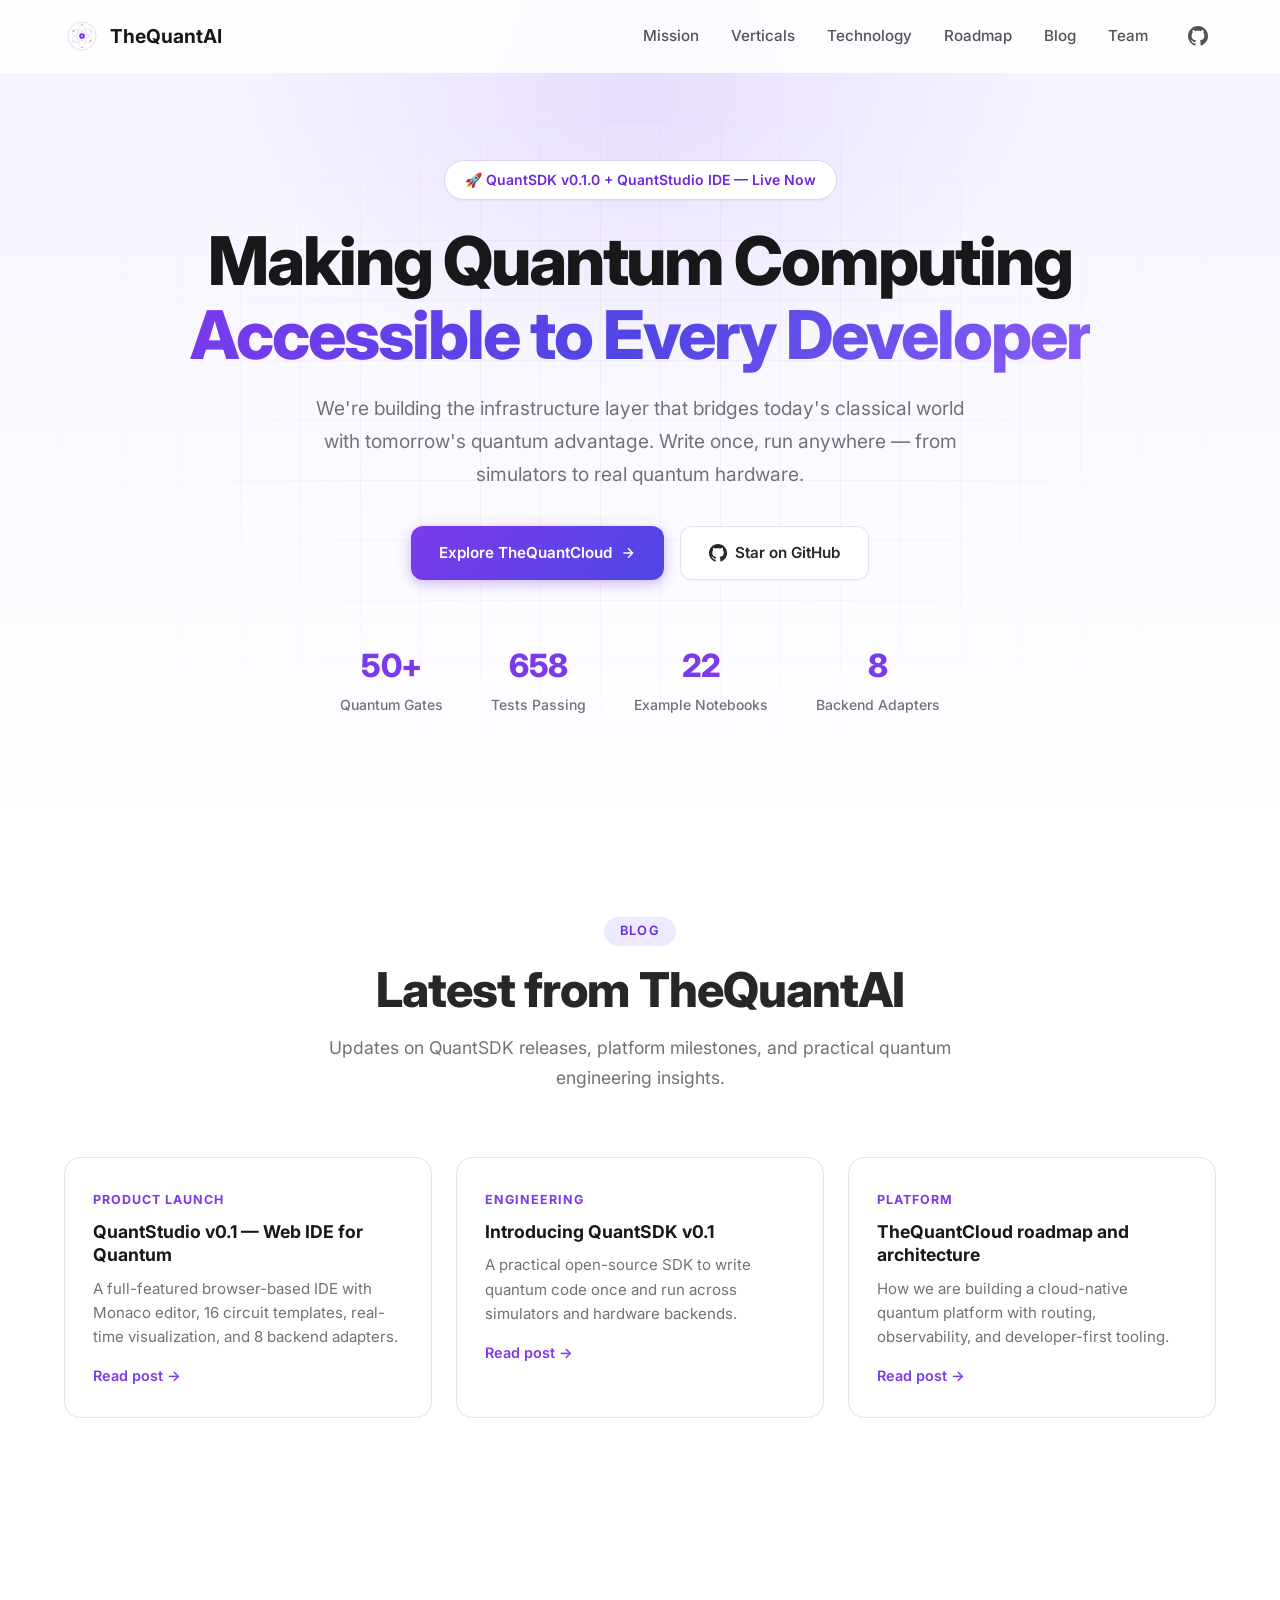
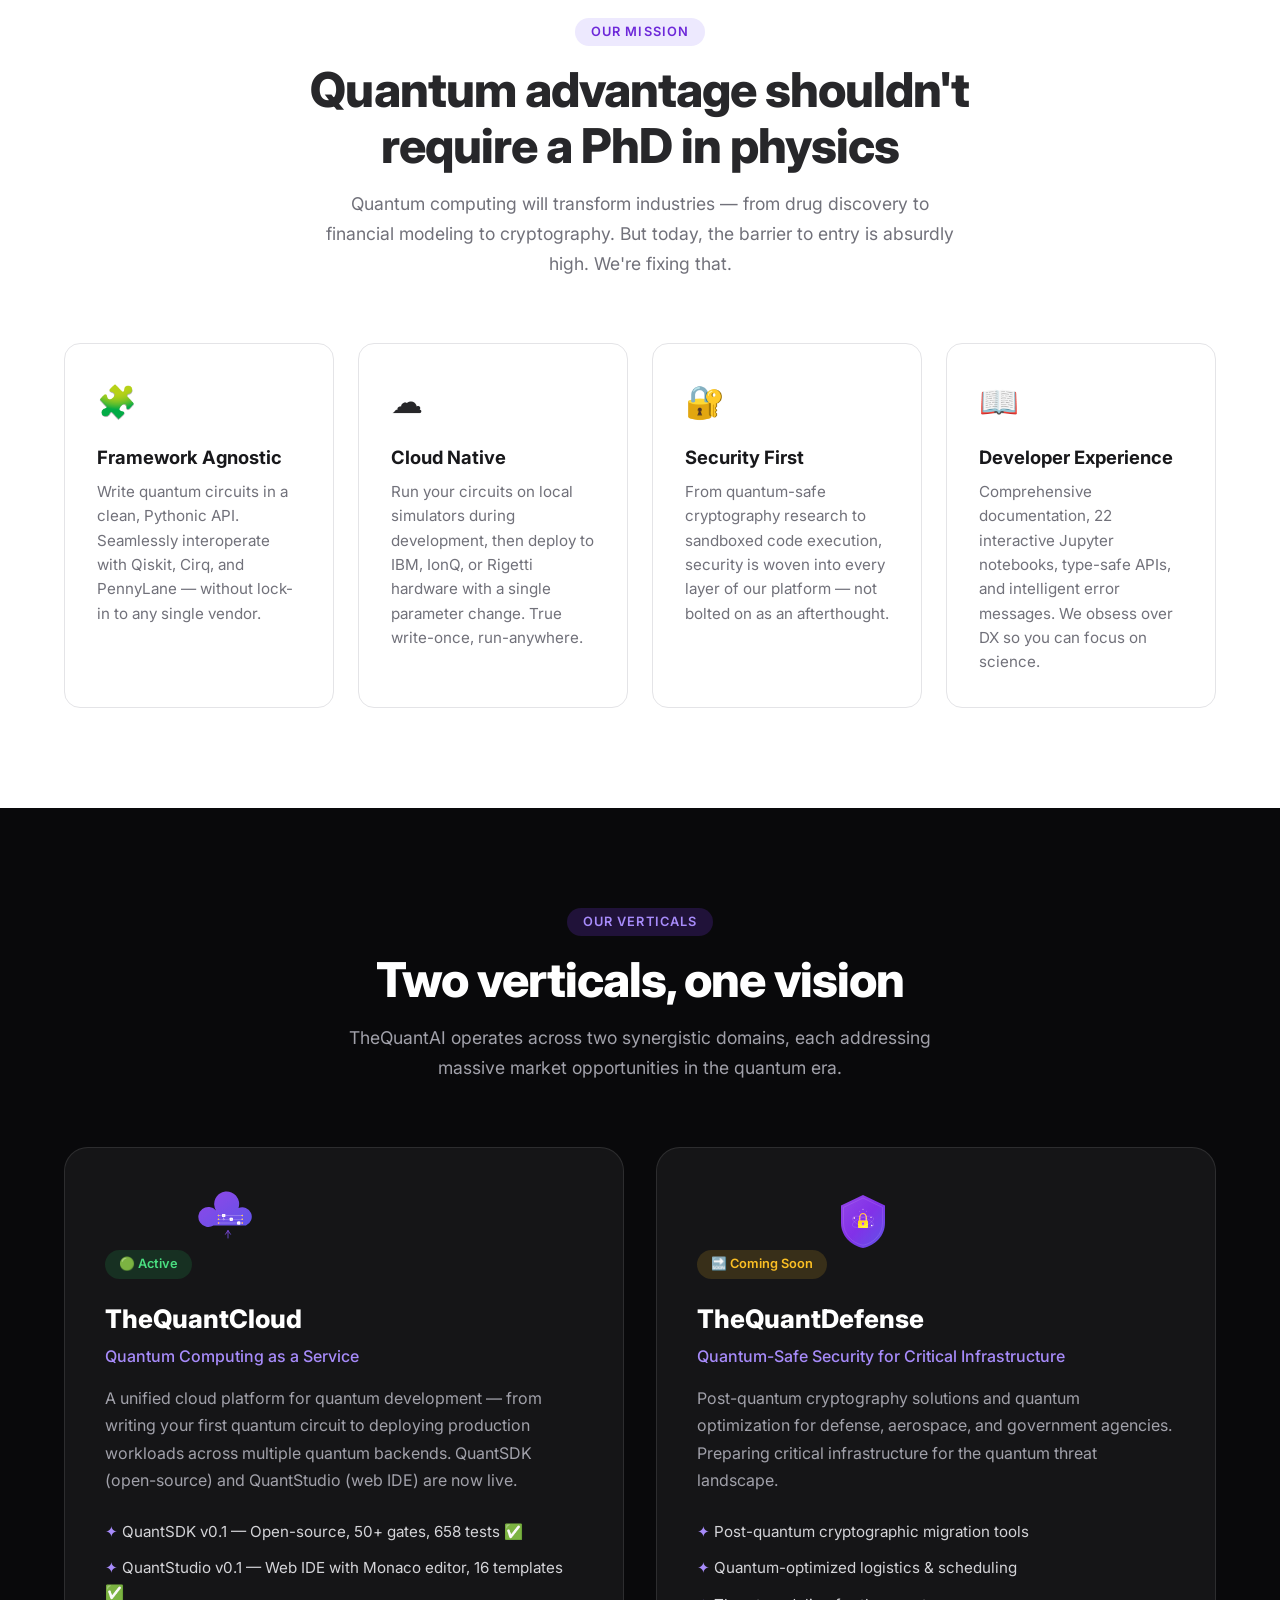
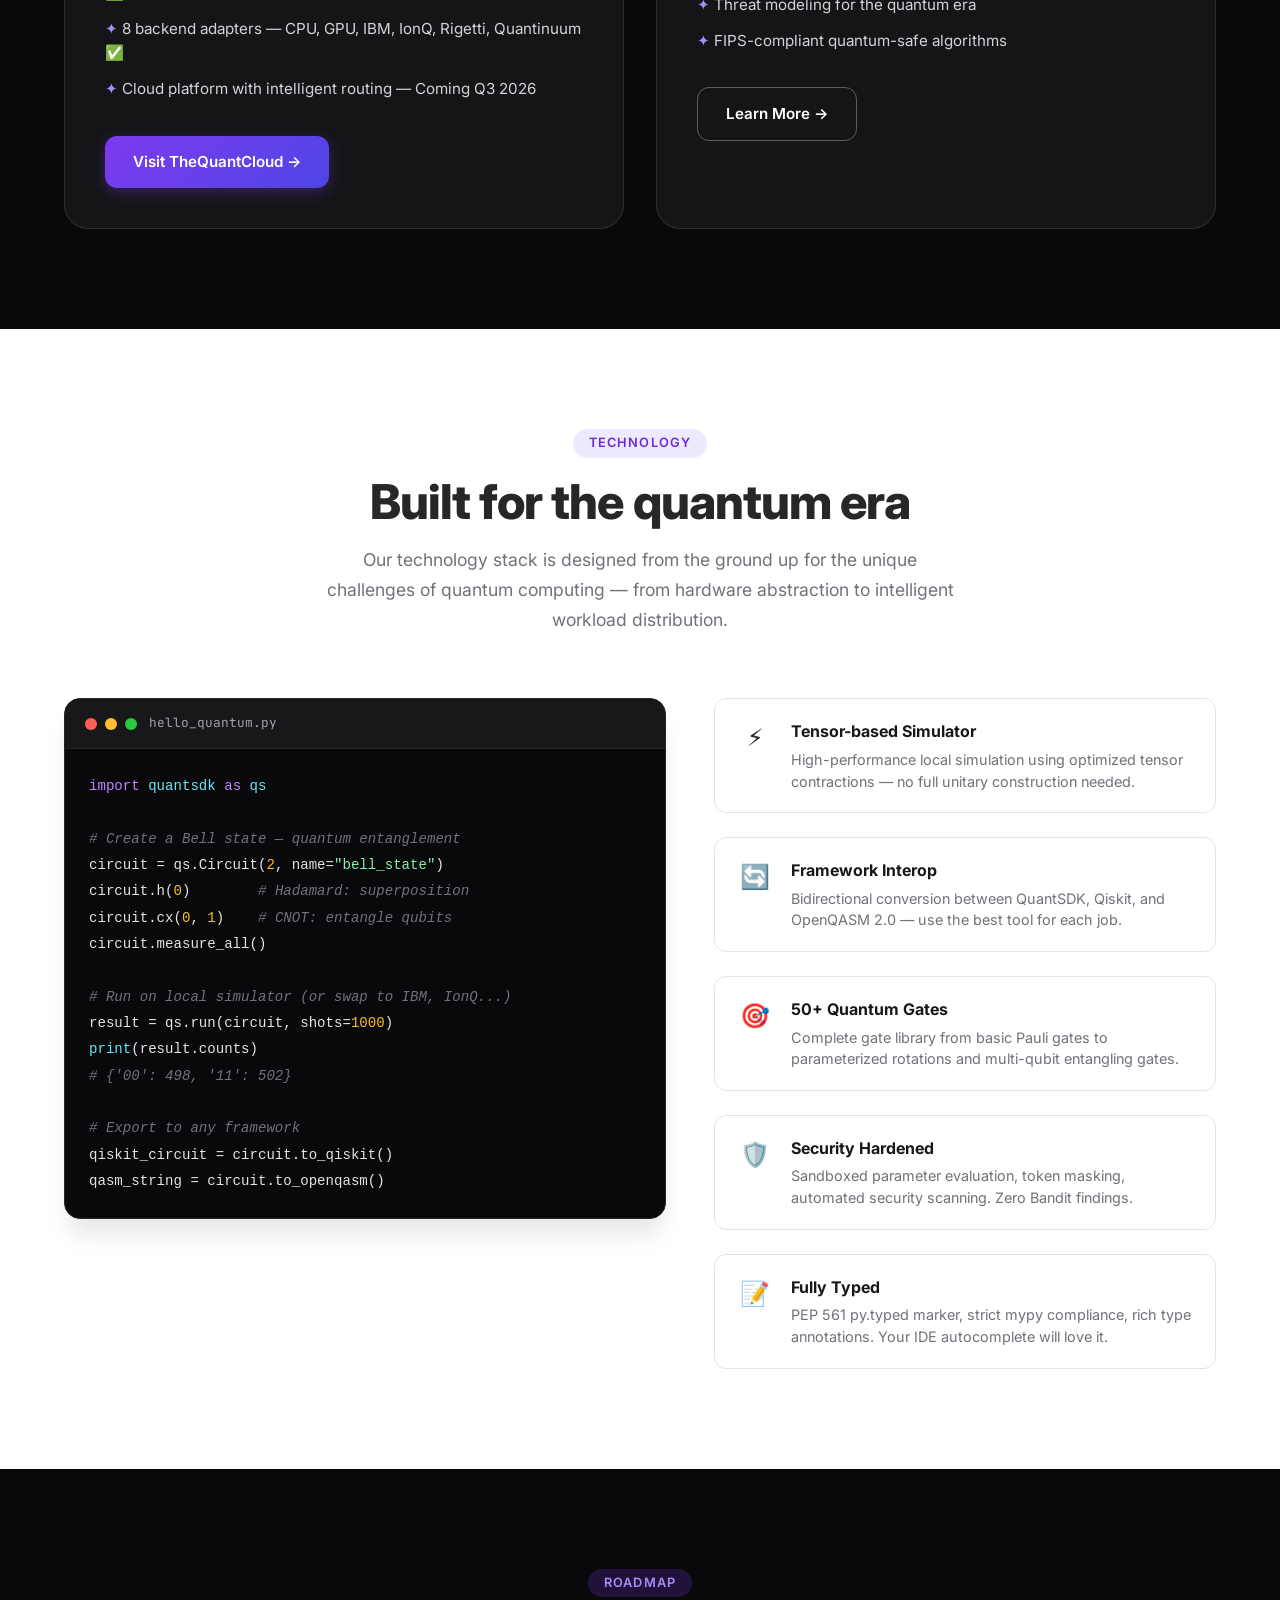
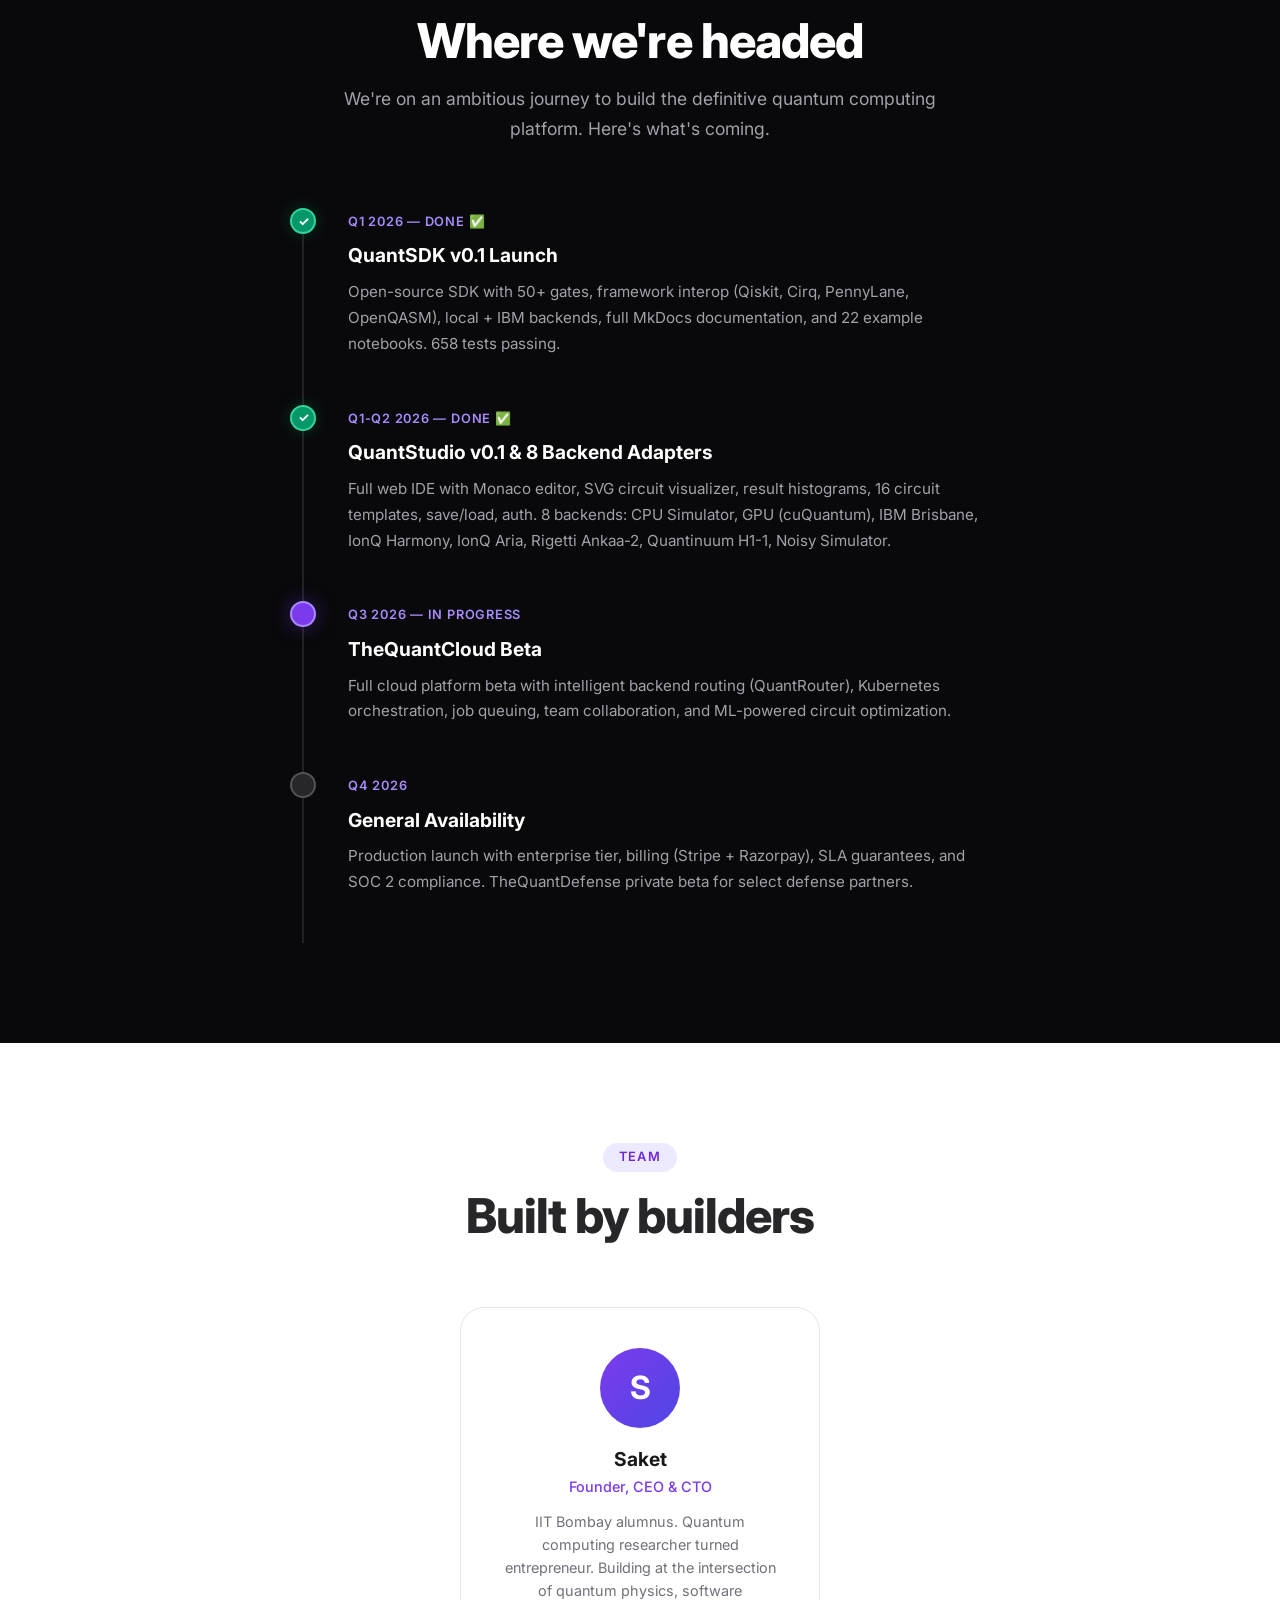
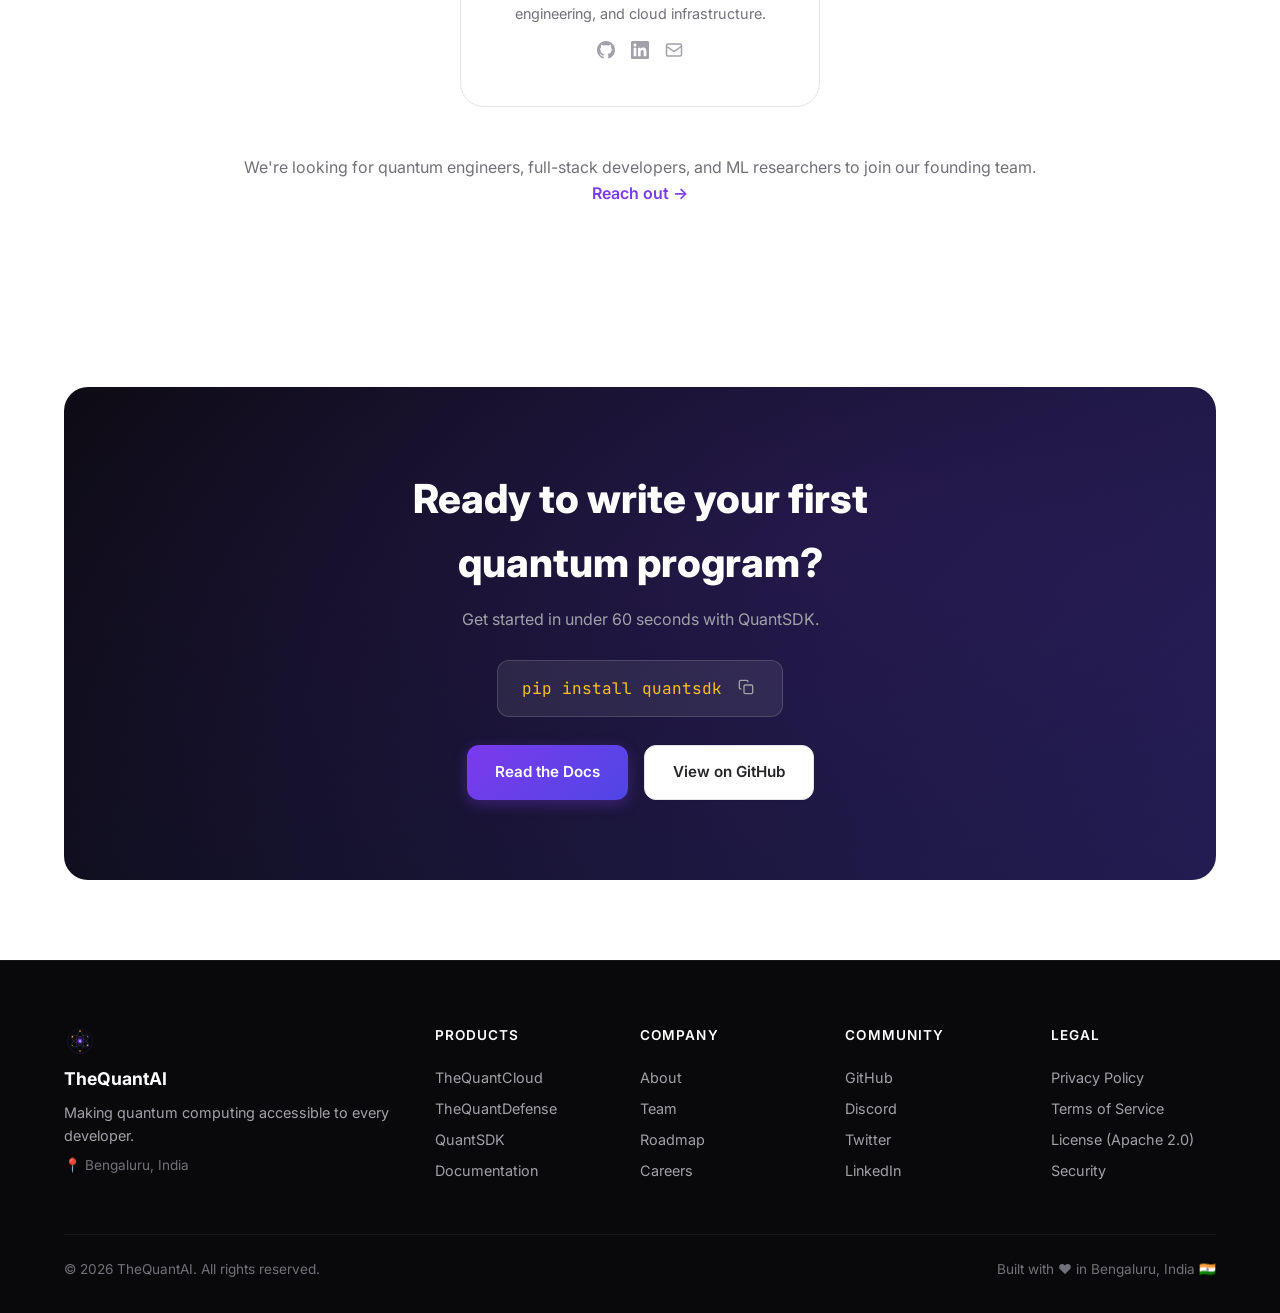
==== index.html @ 884511b2 "update: Sprint 2 complete — QuantStudio live, 658 tests, 8 backends - Hero badge: QuantSDK v0.1.0 + " ====
<!DOCTYPE html>
<html lang="en">
<head>
    <meta charset="UTF-8">
    <meta name="viewport" content="width=device-width, initial-scale=1.0">
    <title>TheQuantAI — Making Quantum Computing Accessible</title>
    <meta name="description" content="TheQuantAI is building the infrastructure that makes quantum computing practical for every developer. From SDKs to cloud orchestration to defense-grade cryptography.">
    <meta name="keywords" content="quantum computing, quantum SDK, quantum cloud, quantum-safe cryptography, TheQuantAI">
    <meta name="author" content="TheQuantAI">

    <!-- Open Graph -->
    <meta property="og:title" content="TheQuantAI — Making Quantum Computing Accessible">
    <meta property="og:description" content="Building the infrastructure layer for practical quantum computing. Write once, run anywhere.">
    <meta property="og:type" content="website">
    <meta property="og:url" content="https://thequantai.in">
    <meta property="og:image" content="https://thequantai.in/assets/og-image.png">
    <meta property="og:image:alt" content="TheQuantAI — Quantum computing infrastructure for developers">

    <!-- Twitter Card -->
    <meta name="twitter:card" content="summary_large_image">
    <meta name="twitter:site" content="@TheQuantAI">
    <meta name="twitter:title" content="TheQuantAI — Making Quantum Computing Accessible">
    <meta name="twitter:description" content="Building the infrastructure layer for practical quantum computing.">
    <meta name="twitter:image" content="https://thequantai.in/assets/og-image.png">

    <!-- Favicon -->
    <link rel="icon" type="image/svg+xml" href="assets/favicon.svg">

    <!-- Fonts -->
    <link rel="preconnect" href="https://fonts.googleapis.com">
    <link rel="preconnect" href="https://fonts.gstatic.com" crossorigin>
    <link href="https://fonts.googleapis.com/css2?family=Inter:wght@400;500;600;700;800&family=JetBrains+Mono:wght@400;500&display=swap" rel="stylesheet">

    <link rel="stylesheet" href="style.css">
    <script defer data-domain="thequantai.in" src="https://plausible.io/js/script.js"></script>
</head>
<body>
    <!-- ─── Navigation ─── -->
    <nav class="nav" id="nav">
        <div class="container nav-inner">
            <a href="/" class="nav-logo">
                <img src="assets/logo-thequantai.svg" alt="TheQuantAI" width="36" height="36">
                <span>TheQuantAI</span>
            </a>
            <div class="nav-links" id="navLinks">
                <a href="#mission">Mission</a>
                <a href="#verticals">Verticals</a>
                <a href="#technology">Technology</a>
                <a href="#roadmap">Roadmap</a>
                <a href="#blog">Blog</a>
                <a href="#team">Team</a>
                <a href="https://github.com/TheQuantAI" target="_blank" rel="noopener" class="nav-github">
                    <svg width="20" height="20" viewBox="0 0 24 24" fill="currentColor"><path d="M12 0c-6.626 0-12 5.373-12 12 0 5.302 3.438 9.8 8.207 11.387.599.111.793-.261.793-.577v-2.234c-3.338.726-4.033-1.416-4.033-1.416-.546-1.387-1.333-1.756-1.333-1.756-1.089-.745.083-.729.083-.729 1.205.084 1.839 1.237 1.839 1.237 1.07 1.834 2.807 1.304 3.492.997.107-.775.418-1.305.762-1.604-2.665-.305-5.467-1.334-5.467-5.931 0-1.311.469-2.381 1.236-3.221-.124-.303-.535-1.524.117-3.176 0 0 1.008-.322 3.301 1.23.957-.266 1.983-.399 3.003-.404 1.02.005 2.047.138 3.006.404 2.291-1.552 3.297-1.23 3.297-1.23.653 1.653.242 2.874.118 3.176.77.84 1.235 1.911 1.235 3.221 0 4.609-2.807 5.624-5.479 5.921.43.372.823 1.102.823 2.222v3.293c0 .319.192.694.801.576 4.765-1.589 8.199-6.086 8.199-11.386 0-6.627-5.373-12-12-12z"/></svg>
                </a>
            </div>
            <button class="nav-toggle" id="navToggle" aria-label="Menu">
                <span></span><span></span><span></span>
            </button>
        </div>
    </nav>

    <!-- ─── Hero Section ─── -->
    <section class="hero">
        <div class="hero-bg">
            <div class="hero-grid"></div>
            <div class="hero-glow"></div>
        </div>
        <div class="container hero-content">
            <div class="hero-badge">🚀 QuantSDK v0.1.0 + QuantStudio IDE — Live Now</div>
            <h1>Making Quantum Computing<br><span class="gradient-text">Accessible to Every Developer</span></h1>
            <p class="hero-subtitle">We're building the infrastructure layer that bridges today's classical world with tomorrow's quantum advantage. Write once, run anywhere — from simulators to real quantum hardware.</p>
            <div class="hero-actions">
                <a href="https://thequantcloud.com" class="btn btn-primary">
                    <span>Explore TheQuantCloud</span>
                    <svg width="16" height="16" viewBox="0 0 24 24" fill="none" stroke="currentColor" stroke-width="2"><path d="M5 12h14M12 5l7 7-7 7"/></svg>
                </a>
                <a href="https://github.com/TheQuantAI/quantsdk" class="btn btn-secondary" target="_blank" rel="noopener">
                    <svg width="18" height="18" viewBox="0 0 24 24" fill="currentColor"><path d="M12 0c-6.626 0-12 5.373-12 12 0 5.302 3.438 9.8 8.207 11.387.599.111.793-.261.793-.577v-2.234c-3.338.726-4.033-1.416-4.033-1.416-.546-1.387-1.333-1.756-1.333-1.756-1.089-.745.083-.729.083-.729 1.205.084 1.839 1.237 1.839 1.237 1.07 1.834 2.807 1.304 3.492.997.107-.775.418-1.305.762-1.604-2.665-.305-5.467-1.334-5.467-5.931 0-1.311.469-2.381 1.236-3.221-.124-.303-.535-1.524.117-3.176 0 0 1.008-.322 3.301 1.23.957-.266 1.983-.399 3.003-.404 1.02.005 2.047.138 3.006.404 2.291-1.552 3.297-1.23 3.297-1.23.653 1.653.242 2.874.118 3.176.77.84 1.235 1.911 1.235 3.221 0 4.609-2.807 5.624-5.479 5.921.43.372.823 1.102.823 2.222v3.293c0 .319.192.694.801.576 4.765-1.589 8.199-6.086 8.199-11.386 0-6.627-5.373-12-12-12z"/></svg>
                    <span>Star on GitHub</span>
                </a>
            </div>
            <div class="hero-stats">
                <div class="stat"><span class="stat-value">50+</span><span class="stat-label">Quantum Gates</span></div>
                <div class="stat"><span class="stat-value">658</span><span class="stat-label">Tests Passing</span></div>
                <div class="stat"><span class="stat-value">22</span><span class="stat-label">Example Notebooks</span></div>
                <div class="stat"><span class="stat-value">8</span><span class="stat-label">Backend Adapters</span></div>
            </div>
        </div>
    </section>

    <!-- ─── Blog ─── -->
    <section class="section" id="blog">
        <div class="container">
            <div class="section-header">
                <span class="section-tag">Blog</span>
                <h2>Latest from TheQuantAI</h2>
                <p class="section-desc">Updates on QuantSDK releases, platform milestones, and practical quantum engineering insights.</p>
            </div>
            <div class="blog-grid">
                <a class="blog-card" href="/blog.html#quantstudio-launch">
                    <span class="blog-meta">Product Launch</span>
                    <h3>QuantStudio v0.1 — Web IDE for Quantum</h3>
                    <p>A full-featured browser-based IDE with Monaco editor, 16 circuit templates, real-time visualization, and 8 backend adapters.</p>
                    <span class="blog-link">Read post →</span>
                </a>
                <a class="blog-card" href="/blog.html#quant-sdk-v01">
                    <span class="blog-meta">Engineering</span>
                    <h3>Introducing QuantSDK v0.1</h3>
                    <p>A practical open-source SDK to write quantum code once and run across simulators and hardware backends.</p>
                    <span class="blog-link">Read post →</span>
                </a>
                <a class="blog-card" href="/blog.html#quantcloud-roadmap">
                    <span class="blog-meta">Platform</span>
                    <h3>TheQuantCloud roadmap and architecture</h3>
                    <p>How we are building a cloud-native quantum platform with routing, observability, and developer-first tooling.</p>
                    <span class="blog-link">Read post →</span>
                </a>
            </div>
        </div>
    </section>

    <!-- ─── Mission ─── -->
    <section class="section" id="mission">
        <div class="container">
            <div class="section-header">
                <span class="section-tag">Our Mission</span>
                <h2>Quantum advantage shouldn't<br>require a PhD in physics</h2>
                <p class="section-desc">Quantum computing will transform industries — from drug discovery to financial modeling to cryptography. But today, the barrier to entry is absurdly high. We're fixing that.</p>
            </div>
            <div class="mission-grid">
                <div class="mission-card">
                    <div class="mission-icon">🧩</div>
                    <h3>Framework Agnostic</h3>
                    <p>Write quantum circuits in a clean, Pythonic API. Seamlessly interoperate with Qiskit, Cirq, and PennyLane — without lock-in to any single vendor.</p>
                </div>
                <div class="mission-card">
                    <div class="mission-icon">☁️</div>
                    <h3>Cloud Native</h3>
                    <p>Run your circuits on local simulators during development, then deploy to IBM, IonQ, or Rigetti hardware with a single parameter change. True write-once, run-anywhere.</p>
                </div>
                <div class="mission-card">
                    <div class="mission-icon">🔐</div>
                    <h3>Security First</h3>
                    <p>From quantum-safe cryptography research to sandboxed code execution, security is woven into every layer of our platform — not bolted on as an afterthought.</p>
                </div>
                <div class="mission-card">
                    <div class="mission-icon">📖</div>
                    <h3>Developer Experience</h3>
                    <p>Comprehensive documentation, 22 interactive Jupyter notebooks, type-safe APIs, and intelligent error messages. We obsess over DX so you can focus on science.</p>
                </div>
            </div>
        </div>
    </section>

    <!-- ─── Verticals ─── -->
    <section class="section section-dark" id="verticals">
        <div class="container">
            <div class="section-header">
                <span class="section-tag">Our Verticals</span>
                <h2>Two verticals, one vision</h2>
                <p class="section-desc">TheQuantAI operates across two synergistic domains, each addressing massive market opportunities in the quantum era.</p>
            </div>
            <div class="verticals-grid">
                <div class="vertical-card">
                    <div class="vertical-badge active">🟢 Active</div>
                    <img src="assets/logo-thequantcloud.svg" alt="TheQuantCloud" width="64" height="64" class="vertical-logo">
                    <h3>TheQuantCloud</h3>
                    <p class="vertical-tagline">Quantum Computing as a Service</p>
                    <p>A unified cloud platform for quantum development — from writing your first quantum circuit to deploying production workloads across multiple quantum backends. QuantSDK (open-source) and QuantStudio (web IDE) are now live.</p>
                    <ul class="vertical-features">
                        <li>QuantSDK v0.1 — Open-source, 50+ gates, 658 tests ✅</li>
                        <li>QuantStudio v0.1 — Web IDE with Monaco editor, 16 templates ✅</li>
                        <li>8 backend adapters — CPU, GPU, IBM, IonQ, Rigetti, Quantinuum ✅</li>
                        <li>Cloud platform with intelligent routing — Coming Q3 2026</li>
                    </ul>
                    <a href="https://thequantcloud.com" class="btn btn-primary">Visit TheQuantCloud →</a>
                </div>
                <div class="vertical-card">
                    <div class="vertical-badge coming">🔜 Coming Soon</div>
                    <img src="assets/logo-thequantdefense.svg" alt="TheQuantDefense" width="64" height="64" class="vertical-logo">
                    <h3>TheQuantDefense</h3>
                    <p class="vertical-tagline">Quantum-Safe Security for Critical Infrastructure</p>
                    <p>Post-quantum cryptography solutions and quantum optimization for defense, aerospace, and government agencies. Preparing critical infrastructure for the quantum threat landscape.</p>
                    <ul class="vertical-features">
                        <li>Post-quantum cryptographic migration tools</li>
                        <li>Quantum-optimized logistics & scheduling</li>
                        <li>Threat modeling for the quantum era</li>
                        <li>FIPS-compliant quantum-safe algorithms</li>
                    </ul>
                    <a href="https://thequantdefense.com" class="btn btn-outline">Learn More →</a>
                </div>
            </div>
        </div>
    </section>

    <!-- ─── Technology ─── -->
    <section class="section" id="technology">
        <div class="container">
            <div class="section-header">
                <span class="section-tag">Technology</span>
                <h2>Built for the quantum era</h2>
                <p class="section-desc">Our technology stack is designed from the ground up for the unique challenges of quantum computing — from hardware abstraction to intelligent workload distribution.</p>
            </div>
            <div class="tech-showcase">
                <div class="tech-code">
                    <div class="code-header">
                        <div class="code-dots">
                            <span class="dot red"></span>
                            <span class="dot yellow"></span>
                            <span class="dot green"></span>
                        </div>
                        <span class="code-title">hello_quantum.py</span>
                    </div>
                    <pre class="code-block"><code><span class="kw">import</span> <span class="mod">quantsdk</span> <span class="kw">as</span> <span class="mod">qs</span>

<span class="cmt"># Create a Bell state — quantum entanglement</span>
circuit = qs.Circuit(<span class="num">2</span>, name=<span class="str">"bell_state"</span>)
circuit.h(<span class="num">0</span>)        <span class="cmt"># Hadamard: superposition</span>
circuit.cx(<span class="num">0</span>, <span class="num">1</span>)    <span class="cmt"># CNOT: entangle qubits</span>
circuit.measure_all()

<span class="cmt"># Run on local simulator (or swap to IBM, IonQ...)</span>
result = qs.run(circuit, shots=<span class="num">1000</span>)
<span class="fn">print</span>(result.counts)
<span class="cmt"># {'00': 498, '11': 502}</span>

<span class="cmt"># Export to any framework</span>
qiskit_circuit = circuit.to_qiskit()
qasm_string = circuit.to_openqasm()</code></pre>
                </div>
                <div class="tech-features">
                    <div class="tech-feature">
                        <div class="tech-icon">⚡</div>
                        <div>
                            <h4>Tensor-based Simulator</h4>
                            <p>High-performance local simulation using optimized tensor contractions — no full unitary construction needed.</p>
                        </div>
                    </div>
                    <div class="tech-feature">
                        <div class="tech-icon">🔄</div>
                        <div>
                            <h4>Framework Interop</h4>
                            <p>Bidirectional conversion between QuantSDK, Qiskit, and OpenQASM 2.0 — use the best tool for each job.</p>
                        </div>
                    </div>
                    <div class="tech-feature">
                        <div class="tech-icon">🎯</div>
                        <div>
                            <h4>50+ Quantum Gates</h4>
                            <p>Complete gate library from basic Pauli gates to parameterized rotations and multi-qubit entangling gates.</p>
                        </div>
                    </div>
                    <div class="tech-feature">
                        <div class="tech-icon">🛡️</div>
                        <div>
                            <h4>Security Hardened</h4>
                            <p>Sandboxed parameter evaluation, token masking, automated security scanning. Zero Bandit findings.</p>
                        </div>
                    </div>
                    <div class="tech-feature">
                        <div class="tech-icon">📝</div>
                        <div>
                            <h4>Fully Typed</h4>
                            <p>PEP 561 py.typed marker, strict mypy compliance, rich type annotations. Your IDE autocomplete will love it.</p>
                        </div>
                    </div>
                </div>
            </div>
        </div>
    </section>

    <!-- ─── Roadmap ─── -->
    <section class="section section-dark" id="roadmap">
        <div class="container">
            <div class="section-header">
                <span class="section-tag">Roadmap</span>
                <h2>Where we're headed</h2>
                <p class="section-desc">We're on an ambitious journey to build the definitive quantum computing platform. Here's what's coming.</p>
            </div>
            <div class="timeline">
                <div class="timeline-item completed">
                    <div class="timeline-marker"></div>
                    <div class="timeline-content">
                        <span class="timeline-date">Q1 2026 — Done ✅</span>
                        <h4>QuantSDK v0.1 Launch</h4>
                        <p>Open-source SDK with 50+ gates, framework interop (Qiskit, Cirq, PennyLane, OpenQASM), local + IBM backends, full MkDocs documentation, and 22 example notebooks. 658 tests passing.</p>
                    </div>
                </div>
                <div class="timeline-item completed">
                    <div class="timeline-marker"></div>
                    <div class="timeline-content">
                        <span class="timeline-date">Q1-Q2 2026 — Done ✅</span>
                        <h4>QuantStudio v0.1 & 8 Backend Adapters</h4>
                        <p>Full web IDE with Monaco editor, SVG circuit visualizer, result histograms, 16 circuit templates, save/load, auth. 8 backends: CPU Simulator, GPU (cuQuantum), IBM Brisbane, IonQ Harmony, IonQ Aria, Rigetti Ankaa-2, Quantinuum H1-1, Noisy Simulator.</p>
                    </div>
                </div>
                <div class="timeline-item active">
                    <div class="timeline-marker"></div>
                    <div class="timeline-content">
                        <span class="timeline-date">Q3 2026 — In Progress</span>
                        <h4>TheQuantCloud Beta</h4>
                        <p>Full cloud platform beta with intelligent backend routing (QuantRouter), Kubernetes orchestration, job queuing, team collaboration, and ML-powered circuit optimization.</p>
                    </div>
                </div>
                <div class="timeline-item">
                    <div class="timeline-marker"></div>
                    <div class="timeline-content">
                        <span class="timeline-date">Q4 2026</span>
                        <h4>General Availability</h4>
                        <p>Production launch with enterprise tier, billing (Stripe + Razorpay), SLA guarantees, and SOC 2 compliance. TheQuantDefense private beta for select defense partners.</p>
                    </div>
                </div>
            </div>
        </div>
    </section>

    <!-- ─── Team ─── -->
    <section class="section" id="team">
        <div class="container">
            <div class="section-header">
                <span class="section-tag">Team</span>
                <h2>Built by builders</h2>
            </div>
            <div class="team-grid">
                <div class="team-card">
                    <div class="team-avatar">S</div>
                    <h4>Saket</h4>
                    <p class="team-role">Founder, CEO & CTO</p>
                    <p class="team-bio">IIT Bombay alumnus. Quantum computing researcher turned entrepreneur. Building at the intersection of quantum physics, software engineering, and cloud infrastructure.</p>
                    <div class="team-links">
                        <a href="https://github.com/Saket-TheQuantAI" target="_blank" rel="noopener" aria-label="GitHub">
                            <svg width="18" height="18" viewBox="0 0 24 24" fill="currentColor"><path d="M12 0c-6.626 0-12 5.373-12 12 0 5.302 3.438 9.8 8.207 11.387.599.111.793-.261.793-.577v-2.234c-3.338.726-4.033-1.416-4.033-1.416-.546-1.387-1.333-1.756-1.333-1.756-1.089-.745.083-.729.083-.729 1.205.084 1.839 1.237 1.839 1.237 1.07 1.834 2.807 1.304 3.492.997.107-.775.418-1.305.762-1.604-2.665-.305-5.467-1.334-5.467-5.931 0-1.311.469-2.381 1.236-3.221-.124-.303-.535-1.524.117-3.176 0 0 1.008-.322 3.301 1.23.957-.266 1.983-.399 3.003-.404 1.02.005 2.047.138 3.006.404 2.291-1.552 3.297-1.23 3.297-1.23.653 1.653.242 2.874.118 3.176.77.84 1.235 1.911 1.235 3.221 0 4.609-2.807 5.624-5.479 5.921.43.372.823 1.102.823 2.222v3.293c0 .319.192.694.801.576 4.765-1.589 8.199-6.086 8.199-11.386 0-6.627-5.373-12-12-12z"/></svg>
                        </a>
                        <a href="https://linkedin.com/in/saket-thequantai" target="_blank" rel="noopener" aria-label="LinkedIn">
                            <svg width="18" height="18" viewBox="0 0 24 24" fill="currentColor"><path d="M20.447 20.452h-3.554v-5.569c0-1.328-.027-3.037-1.852-3.037-1.853 0-2.136 1.445-2.136 2.939v5.667H9.351V9h3.414v1.561h.046c.477-.9 1.637-1.85 3.37-1.85 3.601 0 4.267 2.37 4.267 5.455v6.286zM5.337 7.433c-1.144 0-2.063-.926-2.063-2.065 0-1.138.92-2.063 2.063-2.063 1.14 0 2.064.925 2.064 2.063 0 1.139-.925 2.065-2.064 2.065zm1.782 13.019H3.555V9h3.564v11.452zM22.225 0H1.771C.792 0 0 .774 0 1.729v20.542C0 23.227.792 24 1.771 24h20.451C23.2 24 24 23.227 24 22.271V1.729C24 .774 23.2 0 22.222 0h.003z"/></svg>
                        </a>
                        <a href="mailto:saket@thequantai.in" aria-label="Email">
                            <svg width="18" height="18" viewBox="0 0 24 24" fill="none" stroke="currentColor" stroke-width="2"><rect x="2" y="4" width="20" height="16" rx="2"/><path d="M22 7l-10 7L2 7"/></svg>
                        </a>
                    </div>
                </div>
            </div>
            <p class="team-hiring">We're looking for quantum engineers, full-stack developers, and ML researchers to join our founding team.<br><a href="mailto:team@thequantai.in">Reach out →</a></p>
        </div>
    </section>

    <!-- ─── CTA ─── -->
    <section class="section cta-section">
        <div class="container">
            <div class="cta-inner">
                <h2>Ready to write your first<br>quantum program?</h2>
                <p>Get started in under 60 seconds with QuantSDK.</p>
                <div class="cta-install">
                    <code>pip install quantsdk</code>
                    <button class="copy-btn" onclick="navigator.clipboard.writeText('pip install quantsdk')" title="Copy">
                        <svg width="16" height="16" viewBox="0 0 24 24" fill="none" stroke="currentColor" stroke-width="2"><rect x="9" y="9" width="13" height="13" rx="2"/><path d="M5 15H4a2 2 0 01-2-2V4a2 2 0 012-2h9a2 2 0 012 2v1"/></svg>
                    </button>
                </div>
                <div class="cta-actions">
                    <a href="https://docs.thequantcloud.com" class="btn btn-primary">Read the Docs</a>
                    <a href="https://github.com/TheQuantAI/quantsdk" class="btn btn-secondary" target="_blank" rel="noopener">View on GitHub</a>
                </div>
            </div>
        </div>
    </section>

    <!-- ─── Footer ─── -->
    <footer class="footer">
        <div class="container">
            <div class="footer-grid">
                <div class="footer-brand">
                    <img src="assets/logo-thequantai.svg" alt="TheQuantAI" width="32" height="32">
                    <span>TheQuantAI</span>
                    <p>Making quantum computing accessible to every developer.</p>
                    <p class="footer-location">📍 Bengaluru, India</p>
                </div>
                <div class="footer-col">
                    <h5>Products</h5>
                    <a href="https://thequantcloud.com">TheQuantCloud</a>
                    <a href="https://thequantdefense.com">TheQuantDefense</a>
                    <a href="https://github.com/TheQuantAI/quantsdk">QuantSDK</a>
                    <a href="https://docs.thequantcloud.com">Documentation</a>
                </div>
                <div class="footer-col">
                    <h5>Company</h5>
                    <a href="#mission">About</a>
                    <a href="#team">Team</a>
                    <a href="#roadmap">Roadmap</a>
                    <a href="mailto:team@thequantai.in">Careers</a>
                </div>
                <div class="footer-col">
                    <h5>Community</h5>
                    <a href="https://github.com/TheQuantAI" target="_blank" rel="noopener">GitHub</a>
                    <a href="https://discord.gg/TheQuantAI" target="_blank" rel="noopener">Discord</a>
                    <a href="https://twitter.com/TheQuantAI" target="_blank" rel="noopener">Twitter</a>
                    <a href="https://linkedin.com/company/thequantai" target="_blank" rel="noopener">LinkedIn</a>
                </div>
                <div class="footer-col">
                    <h5>Legal</h5>
                    <a href="/privacy">Privacy Policy</a>
                    <a href="/terms">Terms of Service</a>
                    <a href="https://github.com/TheQuantAI/quantsdk/blob/main/LICENSE">License (Apache 2.0)</a>
                    <a href="mailto:security@thequantai.in">Security</a>
                </div>
            </div>
            <div class="footer-bottom">
                <p>&copy; 2026 TheQuantAI. All rights reserved.</p>
                <p>Built with ❤️ in Bengaluru, India 🇮🇳</p>
            </div>
        </div>
    </footer>

    <script src="script.js"></script>
</body>
</html>
---- style.css ----
/* ─── TheQuantAI — Design System ─── */
/* Palette: Violet #7C3AED → Indigo #4F46E5 | Amber #F59E0B accent */

:root {
    --violet-50: #F5F3FF;
    --violet-100: #EDE9FE;
    --violet-200: #DDD6FE;
    --violet-400: #A78BFA;
    --violet-500: #8B5CF6;
    --violet-600: #7C3AED;
    --violet-700: #6D28D9;
    --violet-800: #5B21B6;
    --violet-900: #4C1D95;
    --indigo-500: #6366F1;
    --indigo-600: #4F46E5;
    --amber-400: #FBBF24;
    --amber-500: #F59E0B;
    --gray-50: #FAFAFA;
    --gray-100: #F4F4F5;
    --gray-200: #E4E4E7;
    --gray-300: #D4D4D8;
    --gray-400: #A1A1AA;
    --gray-500: #71717A;
    --gray-600: #52525B;
    --gray-700: #3F3F46;
    --gray-800: #27272A;
    --gray-900: #18181B;
    --gray-950: #09090B;
    --font-sans: 'Inter', system-ui, -apple-system, sans-serif;
    --font-mono: 'JetBrains Mono', 'Fira Code', monospace;
    --radius: 12px;
    --radius-sm: 8px;
    --radius-lg: 16px;
    --radius-xl: 24px;
    --shadow-sm: 0 1px 2px rgba(0,0,0,0.05);
    --shadow: 0 4px 6px -1px rgba(0,0,0,0.1);
    --shadow-lg: 0 10px 15px -3px rgba(0,0,0,0.1);
    --shadow-xl: 0 20px 25px -5px rgba(0,0,0,0.1);
    --shadow-glow: 0 0 40px rgba(124,58,237,0.15);
}

*, *::before, *::after { box-sizing: border-box; margin: 0; padding: 0; }

html { scroll-behavior: smooth; }

body {
    font-family: var(--font-sans);
    color: var(--gray-800);
    background: white;
    line-height: 1.6;
    -webkit-font-smoothing: antialiased;
    -moz-osx-font-smoothing: grayscale;
}

.container {
    max-width: 1200px;
    margin: 0 auto;
    padding: 0 24px;
}

/* ─── Navigation ─── */
.nav {
    position: fixed;
    top: 0;
    left: 0;
    right: 0;
    z-index: 1000;
    background: rgba(255,255,255,0.85);
    backdrop-filter: blur(16px);
    -webkit-backdrop-filter: blur(16px);
    border-bottom: 1px solid transparent;
    transition: border-color 0.3s, background 0.3s;
}
.nav.scrolled {
    border-bottom-color: var(--gray-200);
    background: rgba(255,255,255,0.95);
}
.nav-inner {
    display: flex;
    align-items: center;
    justify-content: space-between;
    height: 72px;
}
.nav-logo {
    display: flex;
    align-items: center;
    gap: 10px;
    text-decoration: none;
    font-weight: 700;
    font-size: 1.2rem;
    color: var(--gray-900);
}
.nav-links {
    display: flex;
    align-items: center;
    gap: 32px;
}
.nav-links a {
    text-decoration: none;
    color: var(--gray-600);
    font-weight: 500;
    font-size: 0.95rem;
    transition: color 0.2s;
}
.nav-links a:hover { color: var(--violet-600); }
.nav-github {
    display: flex;
    align-items: center;
    padding: 8px;
    border-radius: 8px;
    transition: background 0.2s;
}
.nav-github:hover { background: var(--gray-100); }
.nav-toggle {
    display: none;
    flex-direction: column;
    gap: 5px;
    background: none;
    border: none;
    cursor: pointer;
    padding: 8px;
}
.nav-toggle span {
    display: block;
    width: 24px;
    height: 2px;
    background: var(--gray-700);
    border-radius: 2px;
    transition: transform 0.3s;
}

/* ─── Hero ─── */
.hero {
    position: relative;
    padding: 160px 0 100px;
    overflow: hidden;
    background: linear-gradient(180deg, var(--violet-50) 0%, white 100%);
}
.hero-bg {
    position: absolute;
    inset: 0;
    overflow: hidden;
}
.hero-grid {
    position: absolute;
    inset: 0;
    background-image:
        linear-gradient(rgba(124,58,237,0.05) 1px, transparent 1px),
        linear-gradient(90deg, rgba(124,58,237,0.05) 1px, transparent 1px);
    background-size: 60px 60px;
    mask-image: radial-gradient(ellipse at center, black 30%, transparent 70%);
    -webkit-mask-image: radial-gradient(ellipse at center, black 30%, transparent 70%);
}
.hero-glow {
    position: absolute;
    top: -200px;
    left: 50%;
    transform: translateX(-50%);
    width: 800px;
    height: 600px;
    background: radial-gradient(ellipse, rgba(124,58,237,0.12) 0%, transparent 70%);
}
.hero-content {
    position: relative;
    text-align: center;
    z-index: 1;
}
.hero-badge {
    display: inline-flex;
    align-items: center;
    gap: 8px;
    padding: 8px 20px;
    background: white;
    border: 1px solid var(--violet-200);
    border-radius: 100px;
    font-size: 0.875rem;
    font-weight: 600;
    color: var(--violet-700);
    margin-bottom: 24px;
    box-shadow: var(--shadow-sm);
}
.hero h1 {
    font-size: clamp(2.5rem, 6vw, 4.2rem);
    font-weight: 800;
    line-height: 1.1;
    letter-spacing: -0.03em;
    color: var(--gray-900);
    margin-bottom: 20px;
}
.gradient-text {
    background: linear-gradient(135deg, var(--violet-600), var(--indigo-600), var(--violet-500));
    -webkit-background-clip: text;
    -webkit-text-fill-color: transparent;
    background-clip: text;
}
.hero-subtitle {
    font-size: 1.2rem;
    color: var(--gray-500);
    max-width: 680px;
    margin: 0 auto 36px;
    line-height: 1.7;
}
.hero-actions {
    display: flex;
    gap: 16px;
    justify-content: center;
    flex-wrap: wrap;
    margin-bottom: 60px;
}
.hero-stats {
    display: flex;
    justify-content: center;
    gap: 48px;
    flex-wrap: wrap;
}
.stat {
    text-align: center;
}
.stat-value {
    display: block;
    font-size: 2rem;
    font-weight: 800;
    color: var(--violet-600);
    letter-spacing: -0.02em;
}
.stat-label {
    font-size: 0.875rem;
    color: var(--gray-500);
    font-weight: 500;
}

/* ─── Buttons ─── */
.btn {
    display: inline-flex;
    align-items: center;
    gap: 8px;
    padding: 14px 28px;
    border-radius: var(--radius);
    font-weight: 600;
    font-size: 0.95rem;
    text-decoration: none;
    transition: all 0.2s ease;
    cursor: pointer;
    border: none;
}
.btn-primary {
    background: linear-gradient(135deg, var(--violet-600), var(--indigo-600));
    color: white;
    box-shadow: 0 4px 14px rgba(124,58,237,0.35);
}
.btn-primary:hover {
    transform: translateY(-2px);
    box-shadow: 0 6px 20px rgba(124,58,237,0.45);
}
.btn-secondary {
    background: white;
    color: var(--gray-800);
    border: 1px solid var(--gray-200);
    box-shadow: var(--shadow-sm);
}
.btn-secondary:hover {
    background: var(--gray-50);
    border-color: var(--gray-300);
    transform: translateY(-1px);
}
.btn-outline {
    background: transparent;
    color: white;
    border: 1px solid rgba(255,255,255,0.3);
}
.btn-outline:hover {
    background: rgba(255,255,255,0.1);
    border-color: rgba(255,255,255,0.5);
}

/* ─── Sections ─── */
.section {
    padding: 100px 0;
}
.section-dark {
    background: var(--gray-950);
    color: white;
}
.section-dark .section-desc {
    color: var(--gray-400);
}
.section-header {
    text-align: center;
    margin-bottom: 64px;
}
.section-tag {
    display: inline-block;
    padding: 4px 16px;
    background: var(--violet-100);
    color: var(--violet-700);
    border-radius: 100px;
    font-size: 0.8rem;
    font-weight: 600;
    text-transform: uppercase;
    letter-spacing: 0.08em;
    margin-bottom: 16px;
}
.section-dark .section-tag {
    background: rgba(124,58,237,0.2);
    color: var(--violet-400);
}
.section-header h2 {
    font-size: clamp(2rem, 4vw, 3rem);
    font-weight: 800;
    letter-spacing: -0.02em;
    line-height: 1.15;
    margin-bottom: 16px;
}
.section-desc {
    font-size: 1.1rem;
    color: var(--gray-500);
    max-width: 640px;
    margin: 0 auto;
    line-height: 1.7;
}

/* ─── Mission Grid ─── */
.mission-grid {
    display: grid;
    grid-template-columns: repeat(auto-fit, minmax(260px, 1fr));
    gap: 24px;
}
.mission-card {
    padding: 32px;
    background: white;
    border: 1px solid var(--gray-200);
    border-radius: var(--radius-lg);
    transition: all 0.3s;
}
.mission-card:hover {
    border-color: var(--violet-200);
    box-shadow: var(--shadow-glow);
    transform: translateY(-4px);
}
.mission-icon {
    font-size: 2rem;
    margin-bottom: 16px;
}
.mission-card h3 {
    font-size: 1.15rem;
    font-weight: 700;
    margin-bottom: 8px;
    color: var(--gray-900);
}
.mission-card p {
    color: var(--gray-500);
    font-size: 0.95rem;
    line-height: 1.6;
}

/* ─── Verticals ─── */
.verticals-grid {
    display: grid;
    grid-template-columns: repeat(auto-fit, minmax(400px, 1fr));
    gap: 32px;
}
.vertical-card {
    padding: 40px;
    background: rgba(255,255,255,0.05);
    border: 1px solid rgba(255,255,255,0.1);
    border-radius: var(--radius-xl);
    transition: all 0.3s;
}
.vertical-card:hover {
    border-color: rgba(124,58,237,0.3);
    background: rgba(255,255,255,0.08);
}
.vertical-badge {
    display: inline-block;
    padding: 4px 14px;
    border-radius: 100px;
    font-size: 0.8rem;
    font-weight: 600;
    margin-bottom: 20px;
}
.vertical-badge.active { background: rgba(34,197,94,0.15); color: #4ade80; }
.vertical-badge.coming { background: rgba(251,191,36,0.15); color: var(--amber-400); }
.vertical-logo { margin-bottom: 16px; filter: brightness(1.3); }
.vertical-card h3 {
    font-size: 1.6rem;
    font-weight: 800;
    margin-bottom: 4px;
}
.vertical-tagline {
    color: var(--violet-400);
    font-weight: 500;
    margin-bottom: 16px;
    font-size: 1rem;
}
.vertical-card > p:not(.vertical-tagline) {
    color: var(--gray-400);
    line-height: 1.7;
    margin-bottom: 20px;
}
.vertical-features {
    list-style: none;
    margin-bottom: 28px;
}
.vertical-features li {
    padding: 6px 0;
    color: var(--gray-300);
    font-size: 0.95rem;
}
.vertical-features li::before {
    content: "✦ ";
    color: var(--violet-400);
}

/* ─── Technology ─── */
.tech-showcase {
    display: grid;
    grid-template-columns: 1.2fr 1fr;
    gap: 48px;
    align-items: start;
}
.tech-code {
    background: var(--gray-950);
    border-radius: var(--radius-lg);
    overflow: hidden;
    box-shadow: var(--shadow-xl);
    border: 1px solid var(--gray-800);
}
.code-header {
    display: flex;
    align-items: center;
    gap: 12px;
    padding: 14px 20px;
    background: var(--gray-900);
    border-bottom: 1px solid var(--gray-800);
}
.code-dots { display: flex; gap: 8px; }
.dot {
    width: 12px;
    height: 12px;
    border-radius: 50%;
}
.dot.red { background: #FF5F57; }
.dot.yellow { background: #FEBC2E; }
.dot.green { background: #28C840; }
.code-title {
    font-family: var(--font-mono);
    font-size: 0.8rem;
    color: var(--gray-400);
}
.code-block {
    padding: 24px;
    font-family: var(--font-mono);
    font-size: 0.88rem;
    line-height: 1.8;
    color: #E4E4E7;
    overflow-x: auto;
}
.code-block .kw { color: #C084FC; }
.code-block .mod { color: #67E8F9; }
.code-block .fn { color: #67E8F9; }
.code-block .str { color: #86EFAC; }
.code-block .num { color: var(--amber-400); }
.code-block .cmt { color: #71717A; font-style: italic; }

.tech-features {
    display: flex;
    flex-direction: column;
    gap: 24px;
}
.tech-feature {
    display: flex;
    gap: 16px;
    padding: 20px;
    border-radius: var(--radius);
    border: 1px solid var(--gray-200);
    transition: all 0.2s;
}
.tech-feature:hover {
    border-color: var(--violet-200);
    box-shadow: var(--shadow);
}
.tech-icon {
    font-size: 1.5rem;
    flex-shrink: 0;
    width: 40px;
    text-align: center;
}
.tech-feature h4 {
    font-size: 1rem;
    font-weight: 700;
    margin-bottom: 4px;
    color: var(--gray-900);
}
.tech-feature p {
    font-size: 0.9rem;
    color: var(--gray-500);
    line-height: 1.5;
}

/* ─── Timeline / Roadmap ─── */
.timeline {
    max-width: 700px;
    margin: 0 auto;
    position: relative;
}
.timeline::before {
    content: '';
    position: absolute;
    left: 12px;
    top: 0;
    bottom: 0;
    width: 2px;
    background: rgba(255,255,255,0.1);
}
.timeline-item {
    display: flex;
    gap: 32px;
    padding-bottom: 48px;
    position: relative;
}
.timeline-marker {
    width: 26px;
    height: 26px;
    border-radius: 50%;
    background: var(--gray-800);
    border: 2px solid var(--gray-600);
    flex-shrink: 0;
    position: relative;
    z-index: 1;
    transition: all 0.3s;
}
.timeline-item.active .timeline-marker {
    background: var(--violet-600);
    border-color: var(--violet-400);
    box-shadow: 0 0 20px rgba(124,58,237,0.4);
}
.timeline-item.completed .timeline-marker {
    background: #059669;
    border-color: #34D399;
    box-shadow: 0 0 16px rgba(5,150,105,0.3);
}
.timeline-item.completed .timeline-marker::after {
    content: '✓';
    position: absolute;
    inset: 0;
    display: flex;
    align-items: center;
    justify-content: center;
    color: #fff;
    font-size: 13px;
    font-weight: 700;
}
.timeline-date {
    display: inline-block;
    font-size: 0.8rem;
    font-weight: 600;
    color: var(--violet-400);
    text-transform: uppercase;
    letter-spacing: 0.06em;
    margin-bottom: 8px;
}
.timeline-content h4 {
    font-size: 1.2rem;
    font-weight: 700;
    margin-bottom: 8px;
}
.timeline-content p {
    color: var(--gray-400);
    line-height: 1.7;
    font-size: 0.95rem;
}

/* ─── Team ─── */
.team-grid {
    display: flex;
    justify-content: center;
    gap: 32px;
    flex-wrap: wrap;
    margin-bottom: 48px;
}
.team-card {
    text-align: center;
    padding: 40px;
    background: white;
    border: 1px solid var(--gray-200);
    border-radius: var(--radius-xl);
    max-width: 360px;
    transition: all 0.3s;
}
.team-card:hover {
    border-color: var(--violet-200);
    box-shadow: var(--shadow-glow);
}
.team-avatar {
    width: 80px;
    height: 80px;
    border-radius: 50%;
    background: linear-gradient(135deg, var(--violet-600), var(--indigo-600));
    color: white;
    font-size: 2rem;
    font-weight: 700;
    display: flex;
    align-items: center;
    justify-content: center;
    margin: 0 auto 16px;
}
.team-card h4 {
    font-size: 1.2rem;
    font-weight: 700;
    color: var(--gray-900);
}
.team-role {
    color: var(--violet-600);
    font-weight: 500;
    font-size: 0.9rem;
    margin-bottom: 12px;
}
.team-bio {
    color: var(--gray-500);
    font-size: 0.9rem;
    line-height: 1.6;
    margin-bottom: 16px;
}
.team-links {
    display: flex;
    justify-content: center;
    gap: 16px;
}
.team-links a {
    color: var(--gray-400);
    transition: color 0.2s;
}
.team-links a:hover { color: var(--violet-600); }
.team-hiring {
    text-align: center;
    color: var(--gray-500);
    font-size: 1rem;
    line-height: 1.6;
}
.team-hiring a {
    color: var(--violet-600);
    text-decoration: none;
    font-weight: 600;
}
.team-hiring a:hover { text-decoration: underline; }

/* ─── Blog ─── */
.blog-grid {
    display: grid;
    grid-template-columns: repeat(auto-fit, minmax(280px, 1fr));
    gap: 24px;
}
.blog-card {
    display: block;
    padding: 28px;
    border: 1px solid var(--gray-200);
    border-radius: var(--radius-lg);
    text-decoration: none;
    transition: all 0.25s;
    background: white;
}
.blog-card:hover {
    border-color: var(--violet-200);
    box-shadow: var(--shadow-glow);
    transform: translateY(-3px);
}
.blog-meta {
    display: inline-block;
    font-size: 0.78rem;
    font-weight: 700;
    text-transform: uppercase;
    letter-spacing: 0.08em;
    color: var(--violet-600);
    margin-bottom: 10px;
}
.blog-card h3 {
    color: var(--gray-900);
    font-size: 1.1rem;
    line-height: 1.35;
    margin-bottom: 10px;
}
.blog-card p {
    color: var(--gray-500);
    font-size: 0.94rem;
    margin-bottom: 14px;
}
.blog-link {
    color: var(--violet-600);
    font-weight: 600;
    font-size: 0.9rem;
}

/* ─── CTA ─── */
.cta-section {
    padding: 80px 0;
}
.cta-inner {
    text-align: center;
    padding: 80px 48px;
    background: linear-gradient(135deg, var(--gray-950), #1E1B4B);
    border-radius: var(--radius-xl);
    color: white;
    position: relative;
    overflow: hidden;
}
.cta-inner::before {
    content: '';
    position: absolute;
    top: -50%;
    left: -50%;
    width: 200%;
    height: 200%;
    background: radial-gradient(ellipse at 60% 40%, rgba(124,58,237,0.15) 0%, transparent 60%);
}
.cta-inner h2 {
    font-size: clamp(1.8rem, 3.5vw, 2.5rem);
    font-weight: 800;
    margin-bottom: 12px;
    position: relative;
}
.cta-inner p {
    color: var(--gray-400);
    margin-bottom: 28px;
    position: relative;
}
.cta-install {
    display: inline-flex;
    align-items: center;
    gap: 12px;
    background: rgba(255,255,255,0.08);
    border: 1px solid rgba(255,255,255,0.15);
    border-radius: var(--radius);
    padding: 14px 24px;
    margin-bottom: 28px;
    position: relative;
}
.cta-install code {
    font-family: var(--font-mono);
    font-size: 1rem;
    color: var(--amber-400);
}
.copy-btn {
    background: none;
    border: none;
    color: var(--gray-400);
    cursor: pointer;
    padding: 4px;
    transition: color 0.2s;
}
.copy-btn:hover { color: white; }
.cta-actions {
    display: flex;
    justify-content: center;
    gap: 16px;
    flex-wrap: wrap;
    position: relative;
}

/* ─── Footer ─── */
.footer {
    background: var(--gray-950);
    color: var(--gray-400);
    padding: 64px 0 32px;
    border-top: 1px solid rgba(255,255,255,0.06);
}
.footer-grid {
    display: grid;
    grid-template-columns: 2fr 1fr 1fr 1fr 1fr;
    gap: 40px;
    margin-bottom: 48px;
}
.footer-brand {
    display: flex;
    flex-direction: column;
    gap: 8px;
}
.footer-brand span {
    font-weight: 700;
    font-size: 1.1rem;
    color: white;
}
.footer-brand p {
    font-size: 0.9rem;
    line-height: 1.6;
}
.footer-location {
    font-size: 0.85rem !important;
    color: var(--gray-500) !important;
}
.footer-col h5 {
    color: white;
    font-size: 0.85rem;
    font-weight: 600;
    text-transform: uppercase;
    letter-spacing: 0.08em;
    margin-bottom: 16px;
}
.footer-col a {
    display: block;
    color: var(--gray-400);
    text-decoration: none;
    font-size: 0.9rem;
    padding: 4px 0;
    transition: color 0.2s;
}
.footer-col a:hover { color: white; }
.footer-bottom {
    display: flex;
    justify-content: space-between;
    padding-top: 24px;
    border-top: 1px solid rgba(255,255,255,0.06);
    font-size: 0.85rem;
    color: var(--gray-500);
}

/* ─── Responsive ─── */
@media (max-width: 900px) {
    .tech-showcase { grid-template-columns: 1fr; }
    .footer-grid { grid-template-columns: 1fr 1fr; gap: 32px; }
    .verticals-grid { grid-template-columns: 1fr; }
}
@media (max-width: 640px) {
    .nav-links { display: none; }
    .nav-links.open {
        display: flex;
        flex-direction: column;
        position: absolute;
        top: 72px;
        left: 0;
        right: 0;
        background: white;
        padding: 24px;
        border-bottom: 1px solid var(--gray-200);
        gap: 16px;
        box-shadow: var(--shadow-lg);
    }
    .nav-toggle { display: flex; }
    .hero { padding: 120px 0 60px; }
    .hero-stats { gap: 24px; }
    .section { padding: 64px 0; }
    .footer-grid { grid-template-columns: 1fr; }
    .footer-bottom { flex-direction: column; gap: 8px; text-align: center; }
}
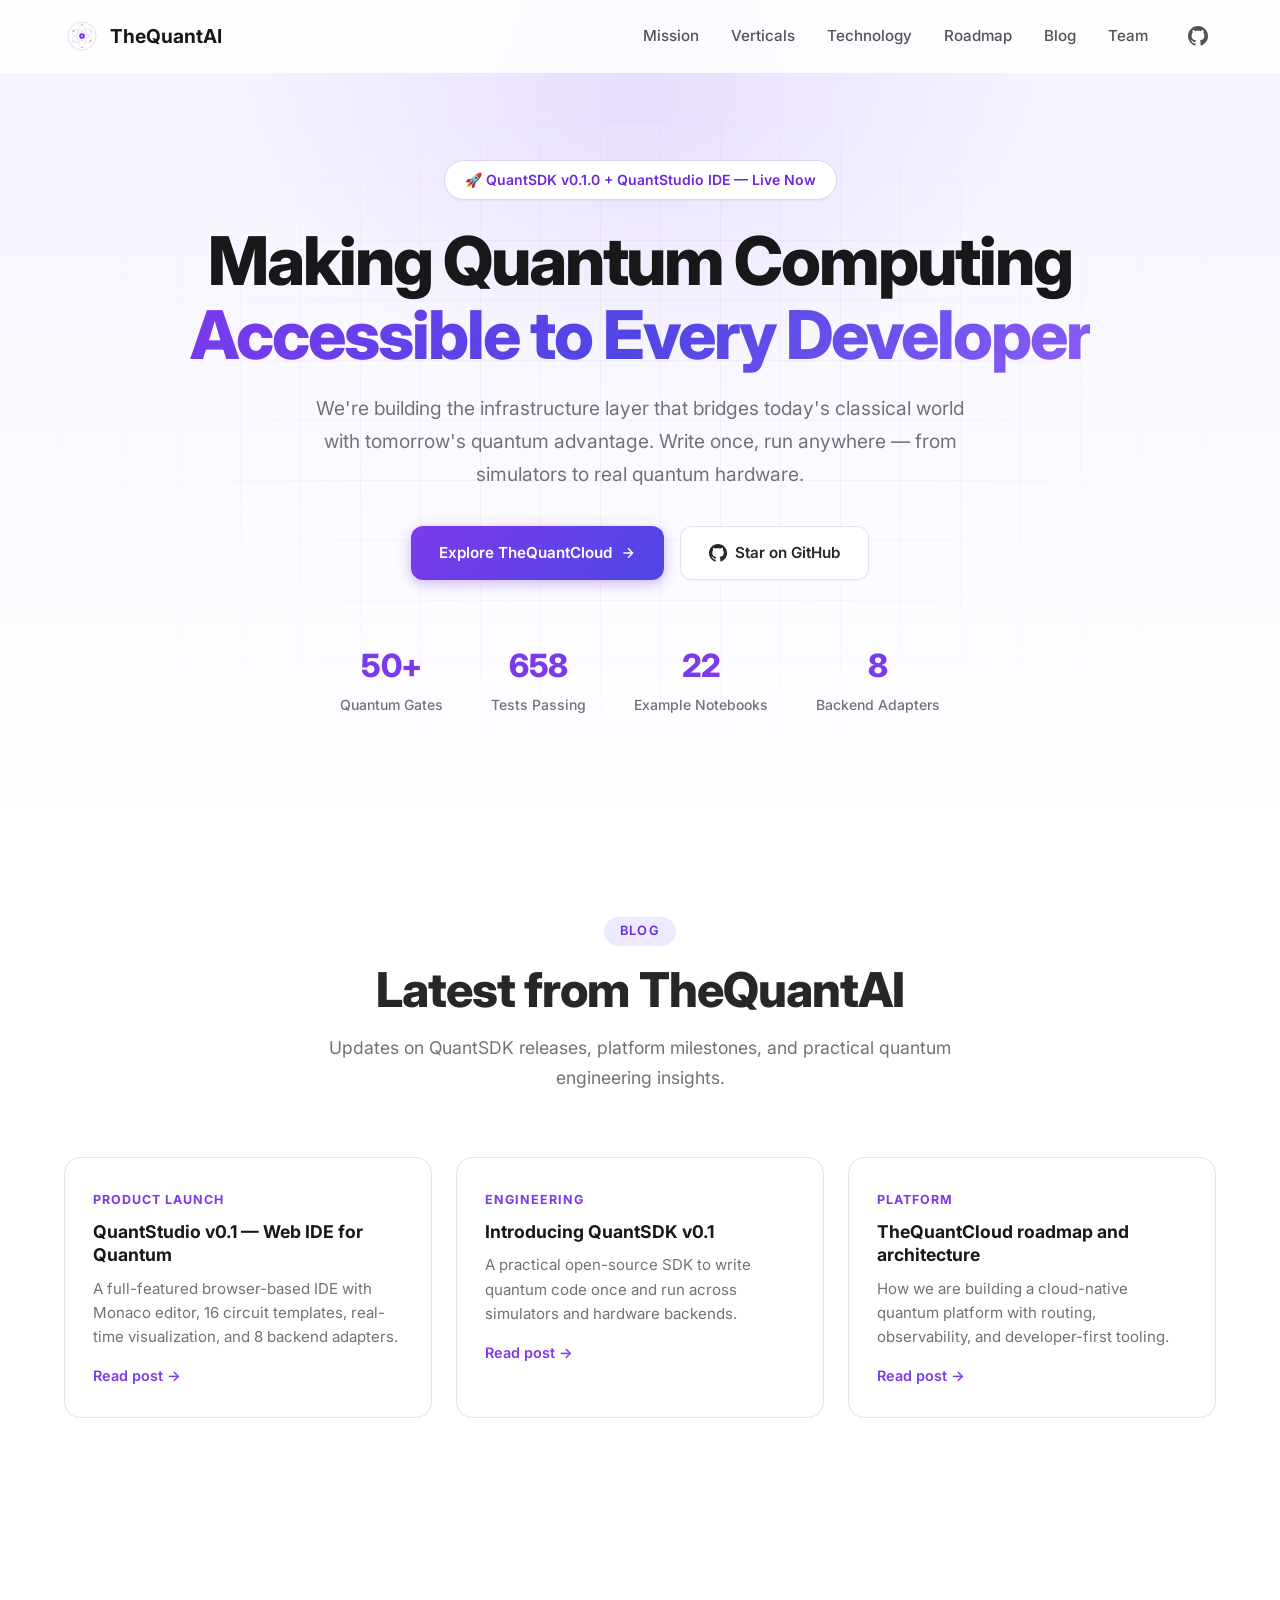
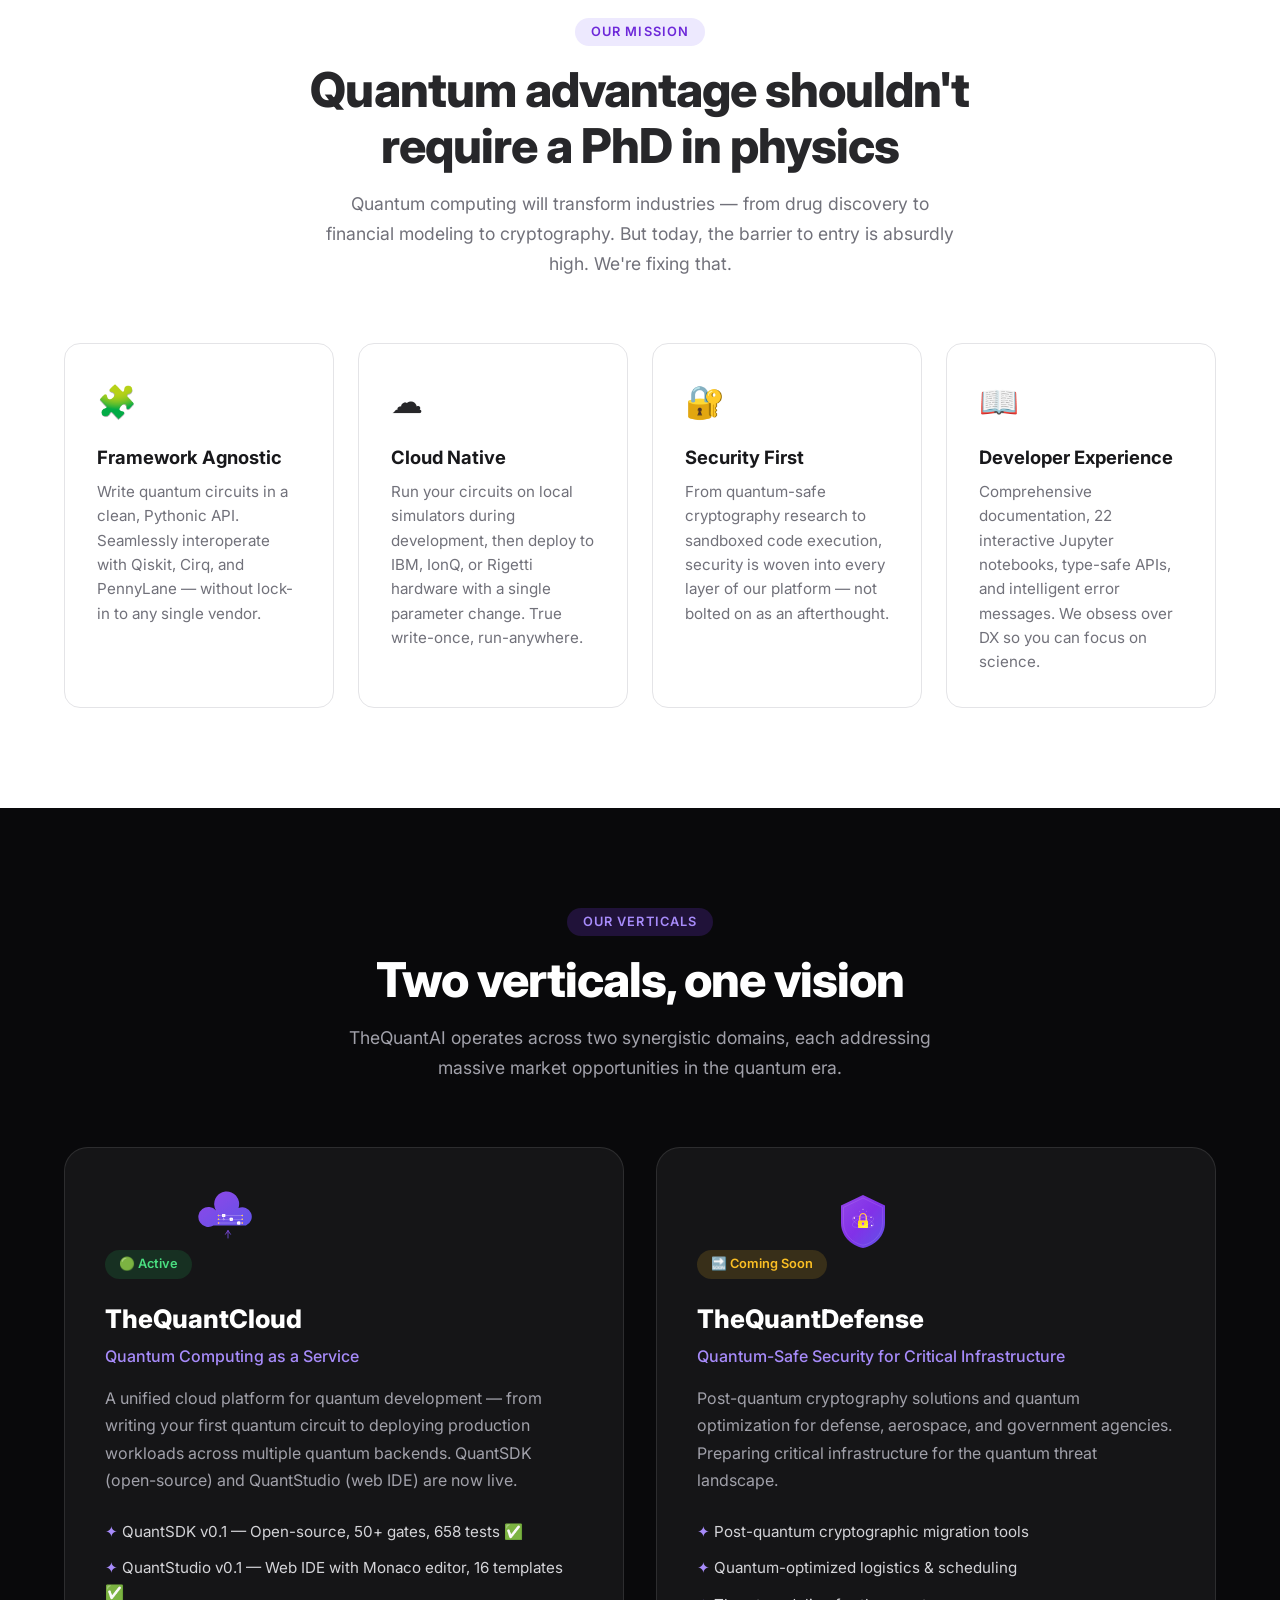
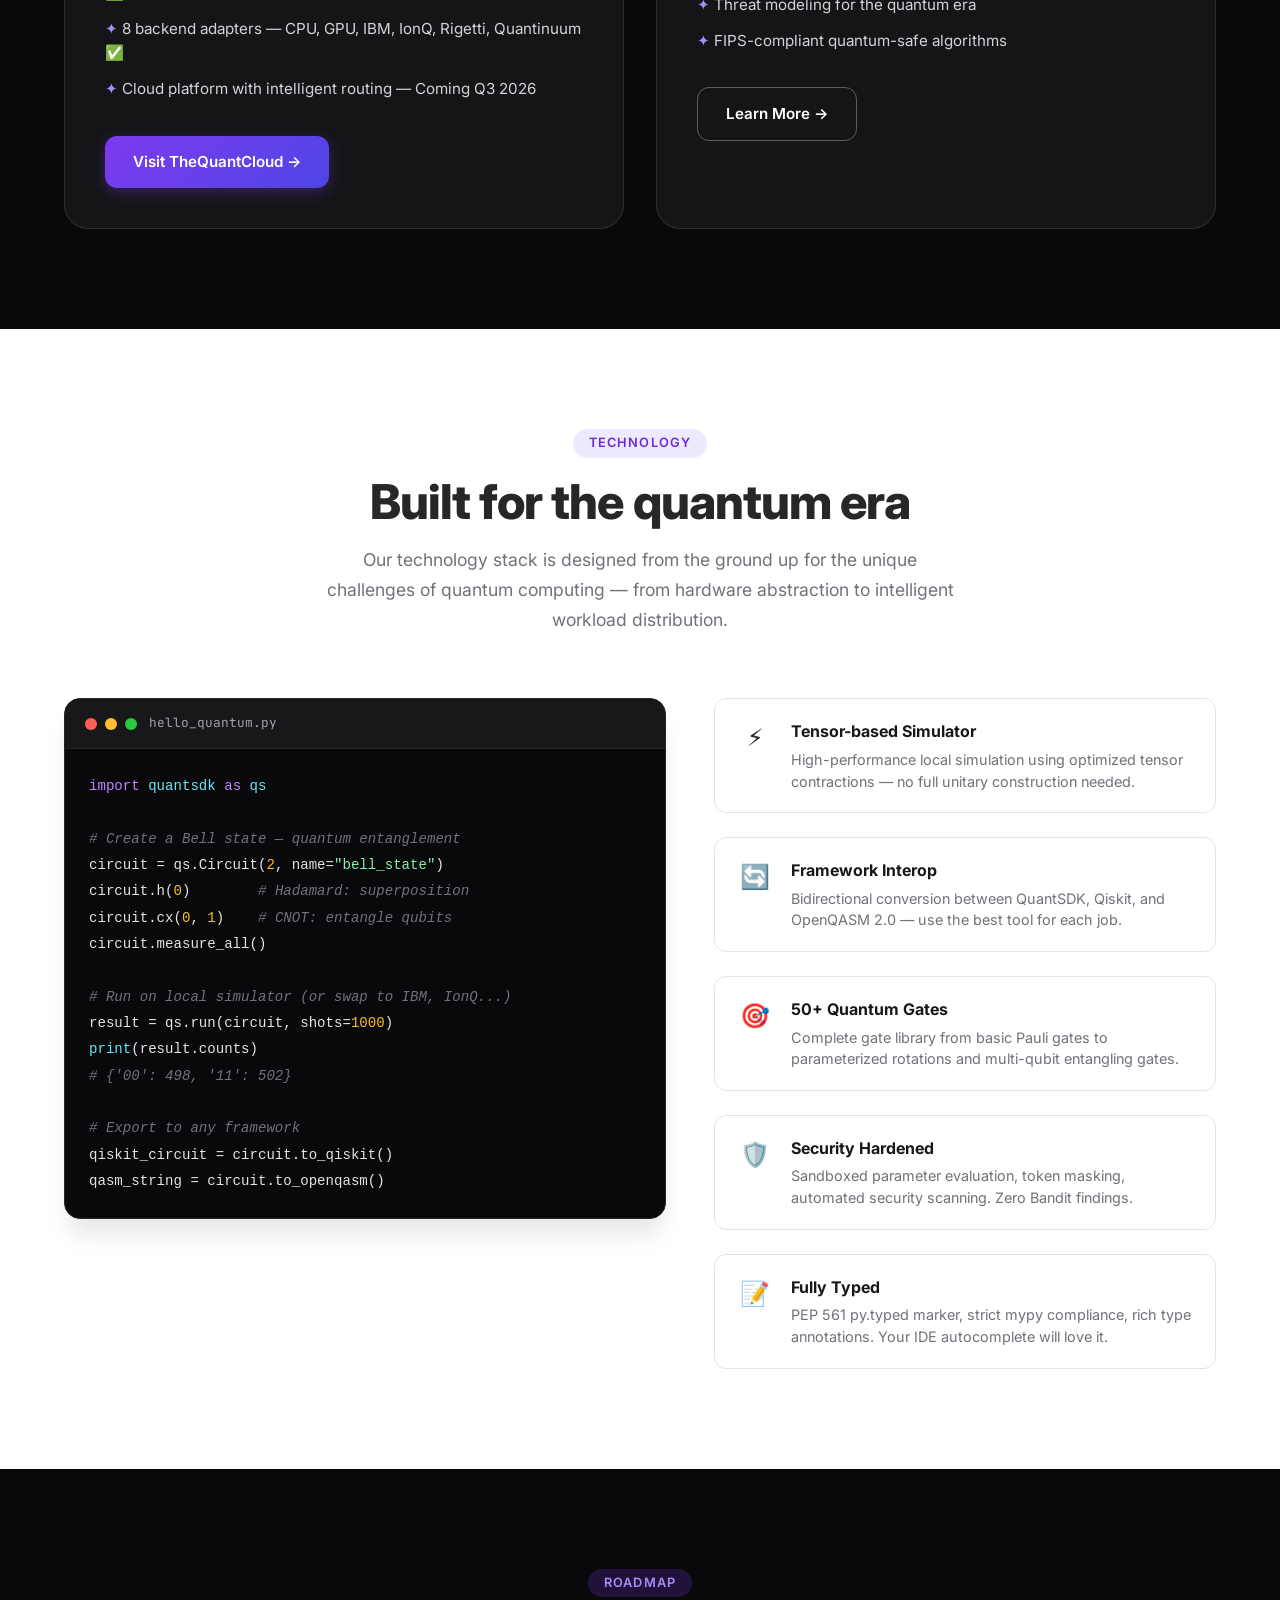
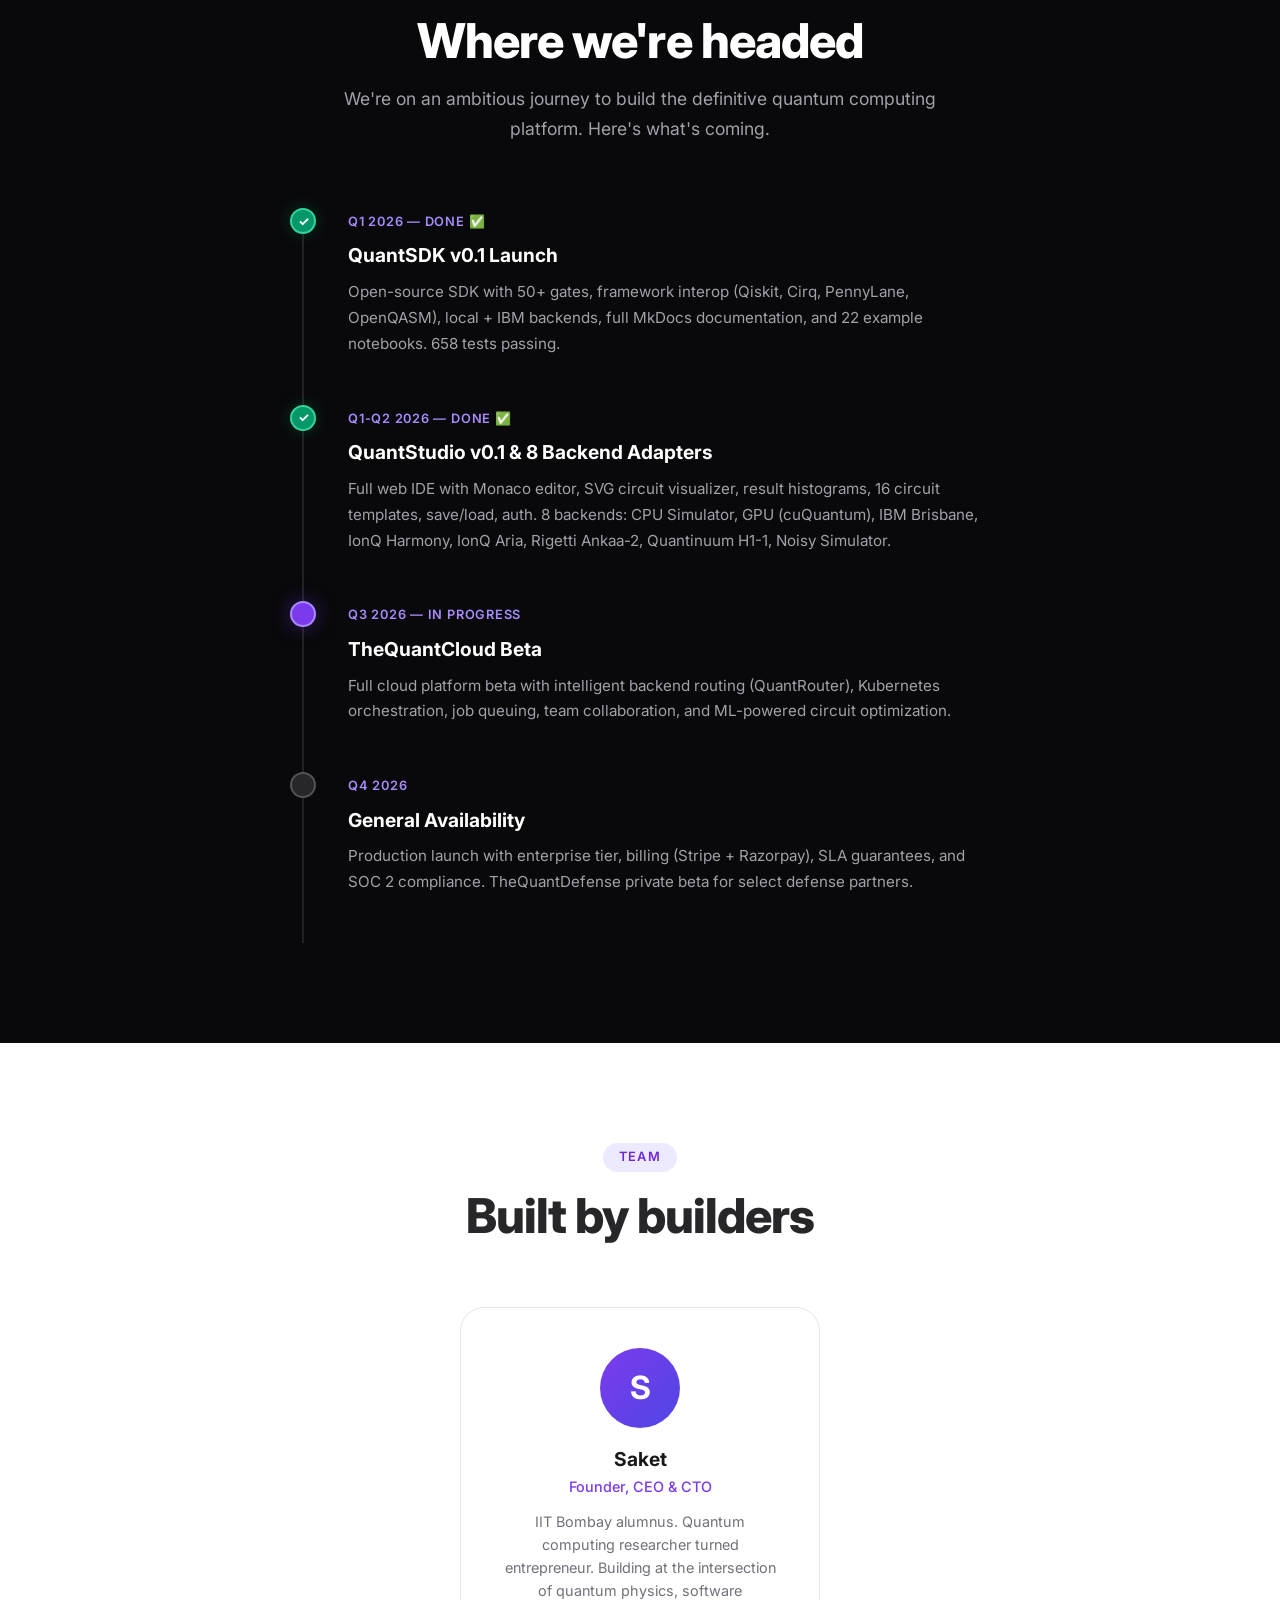
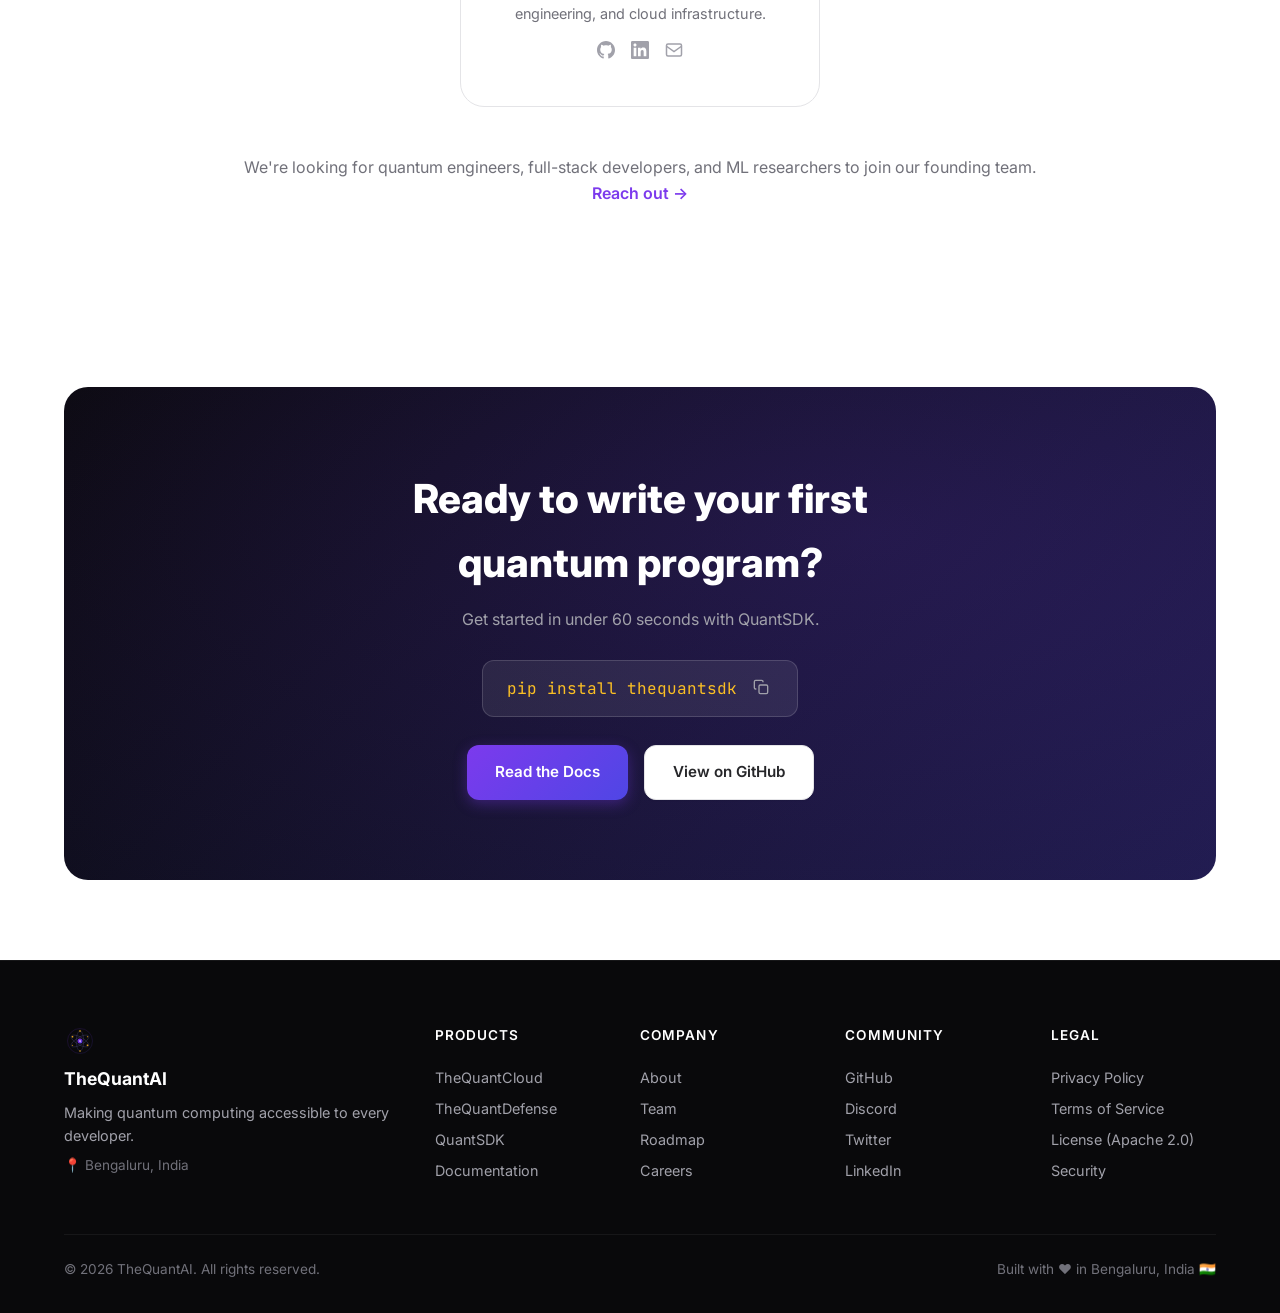
==== commit a8414fc7: "fix: rename pip install quantsdk → thequantsdk (PyPI name conflict)" ====
--- a/index.html
+++ b/index.html
@@ -351,8 +351,8 @@
                 <h2>Ready to write your first<br>quantum program?</h2>
                 <p>Get started in under 60 seconds with QuantSDK.</p>
                 <div class="cta-install">
-                    <code>pip install quantsdk</code>
-                    <button class="copy-btn" onclick="navigator.clipboard.writeText('pip install quantsdk')" title="Copy">
+                    <code>pip install thequantsdk</code>
+                    <button class="copy-btn" onclick="navigator.clipboard.writeText('pip install thequantsdk')" title="Copy">
                         <svg width="16" height="16" viewBox="0 0 24 24" fill="none" stroke="currentColor" stroke-width="2"><rect x="9" y="9" width="13" height="13" rx="2"/><path d="M5 15H4a2 2 0 01-2-2V4a2 2 0 012-2h9a2 2 0 012 2v1"/></svg>
                     </button>
                 </div>
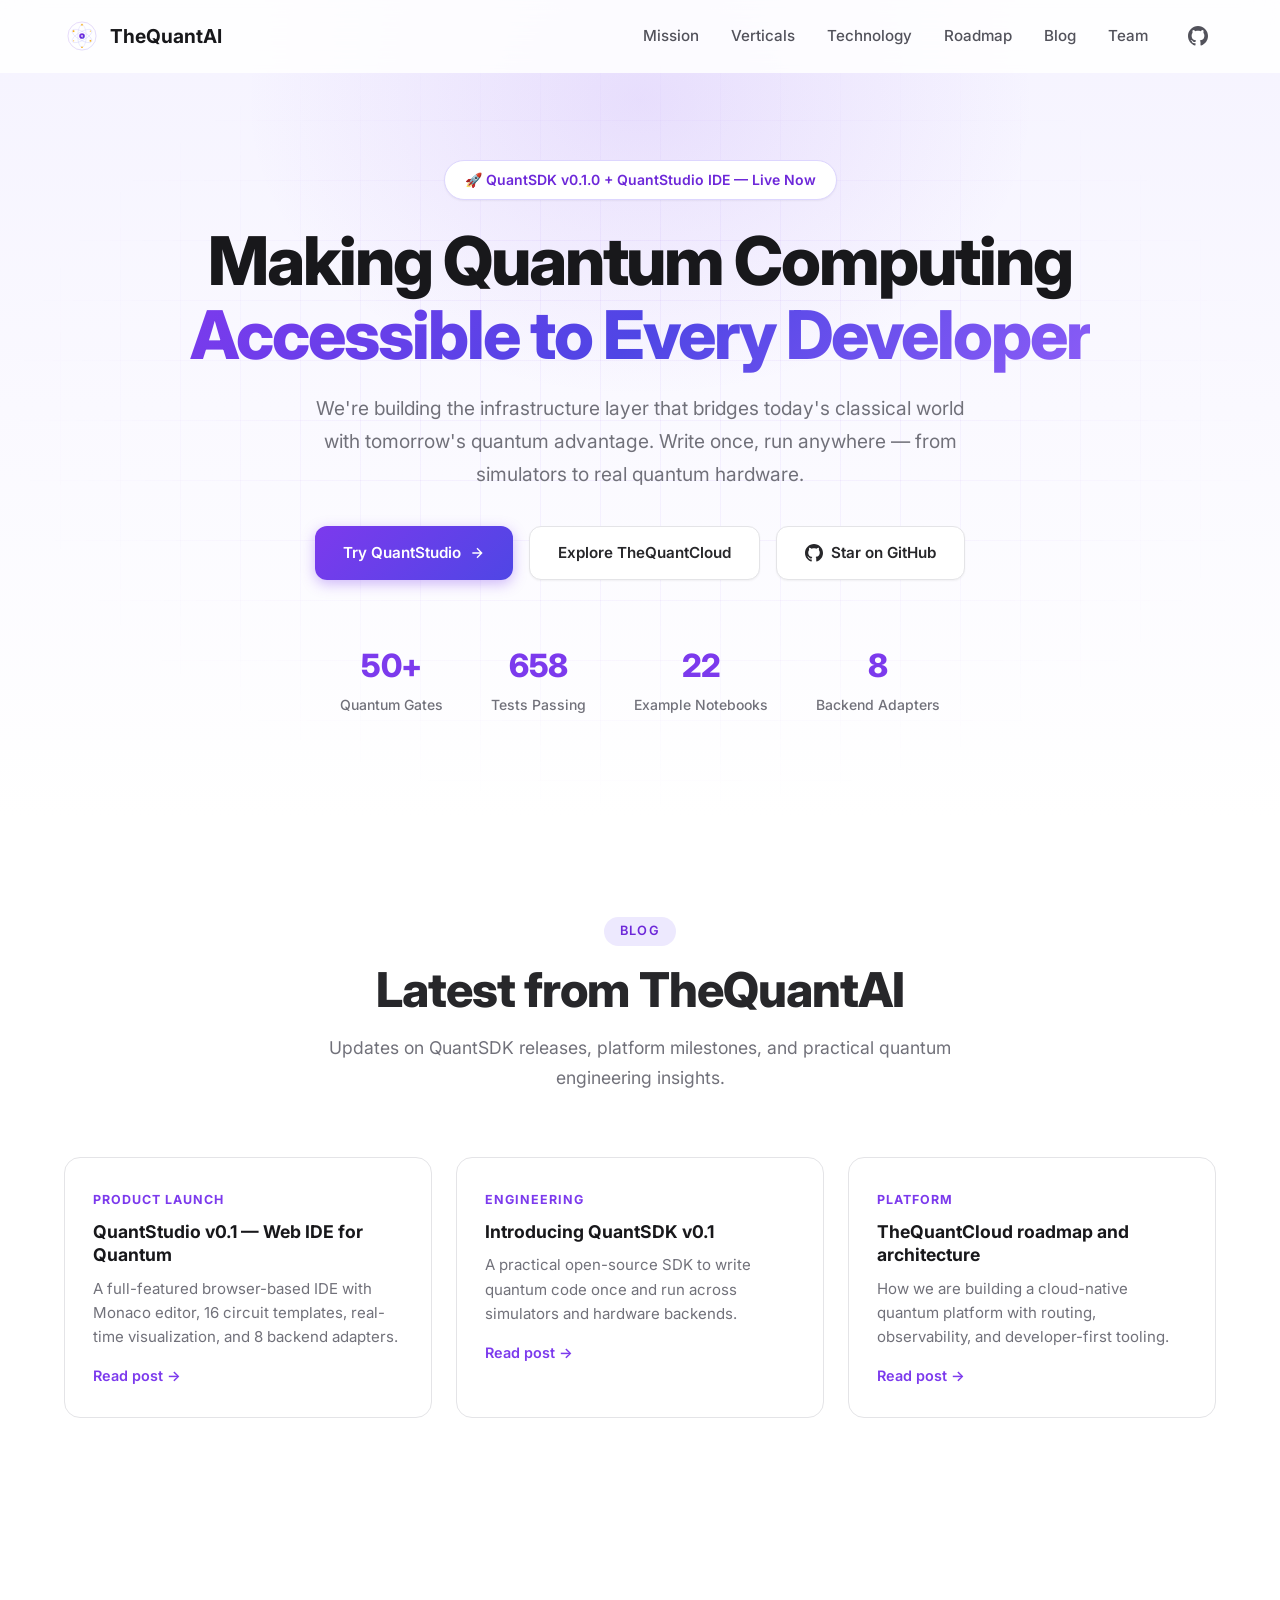
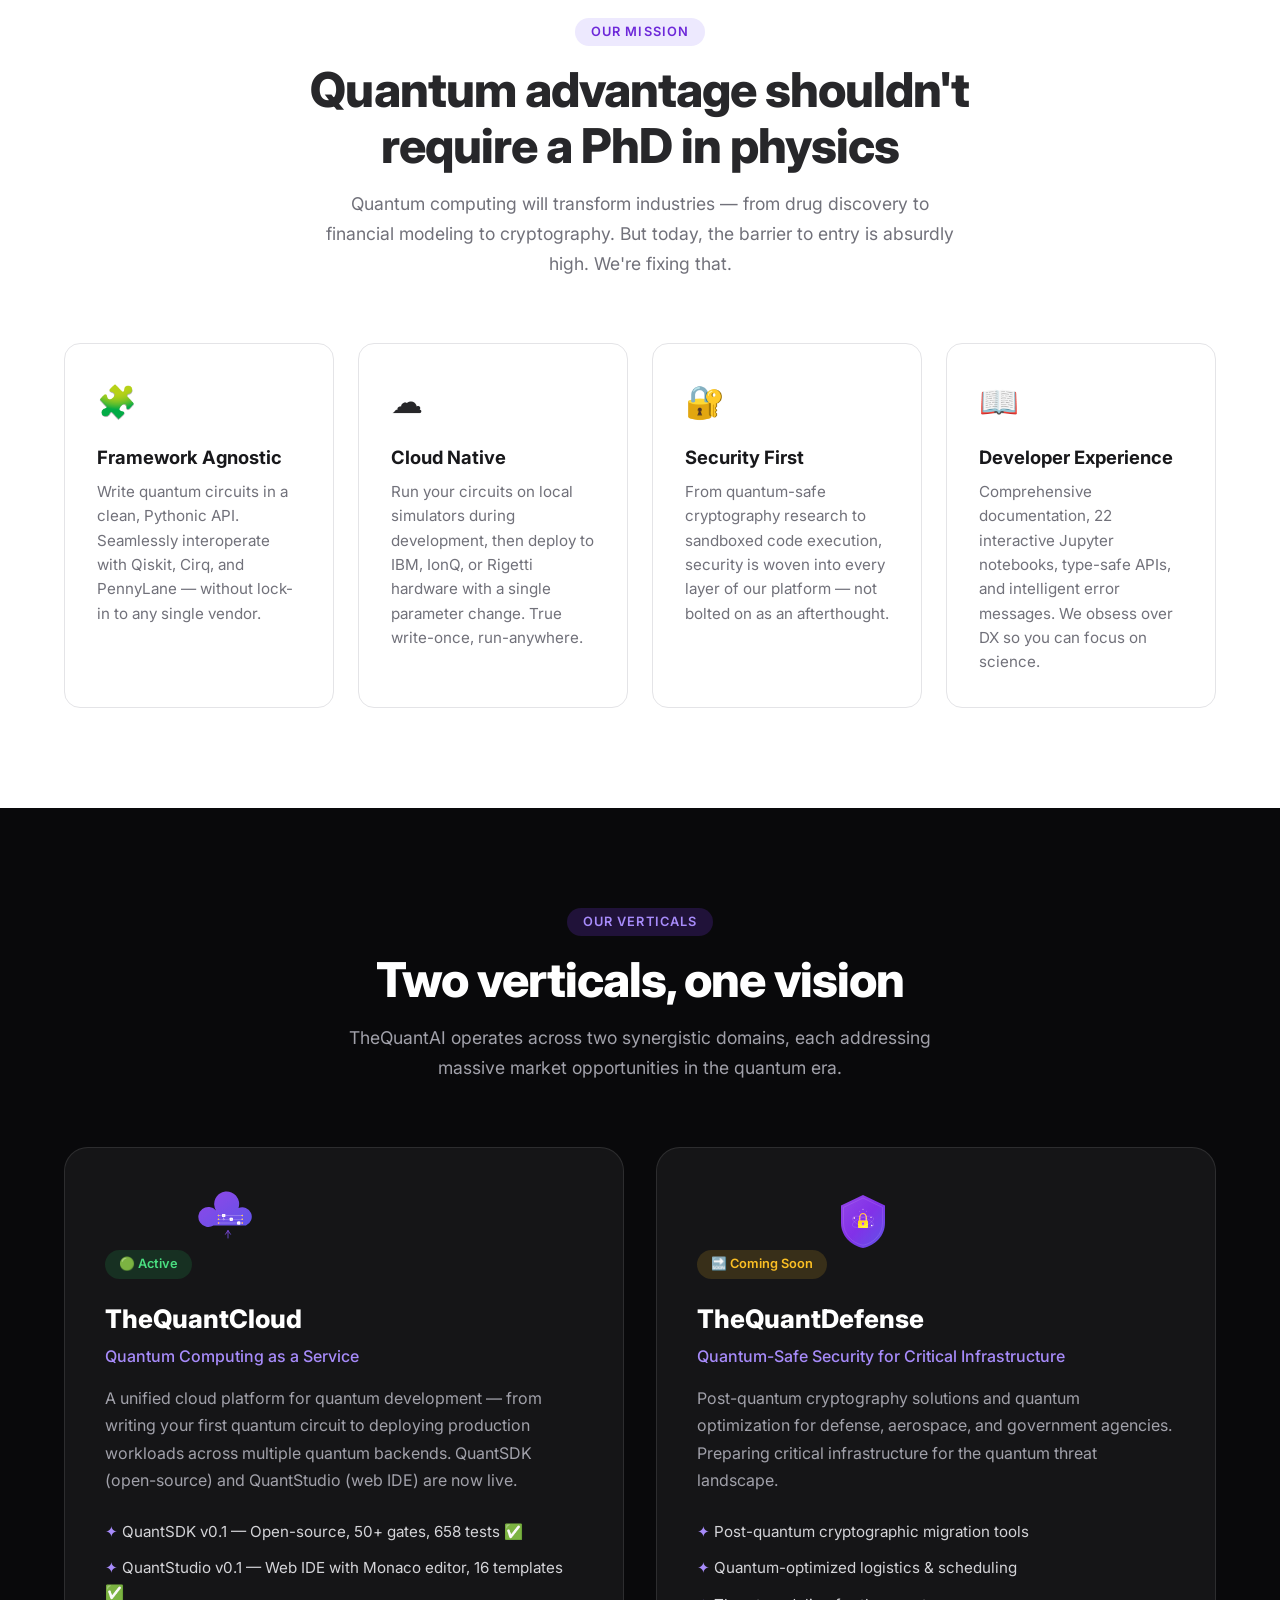
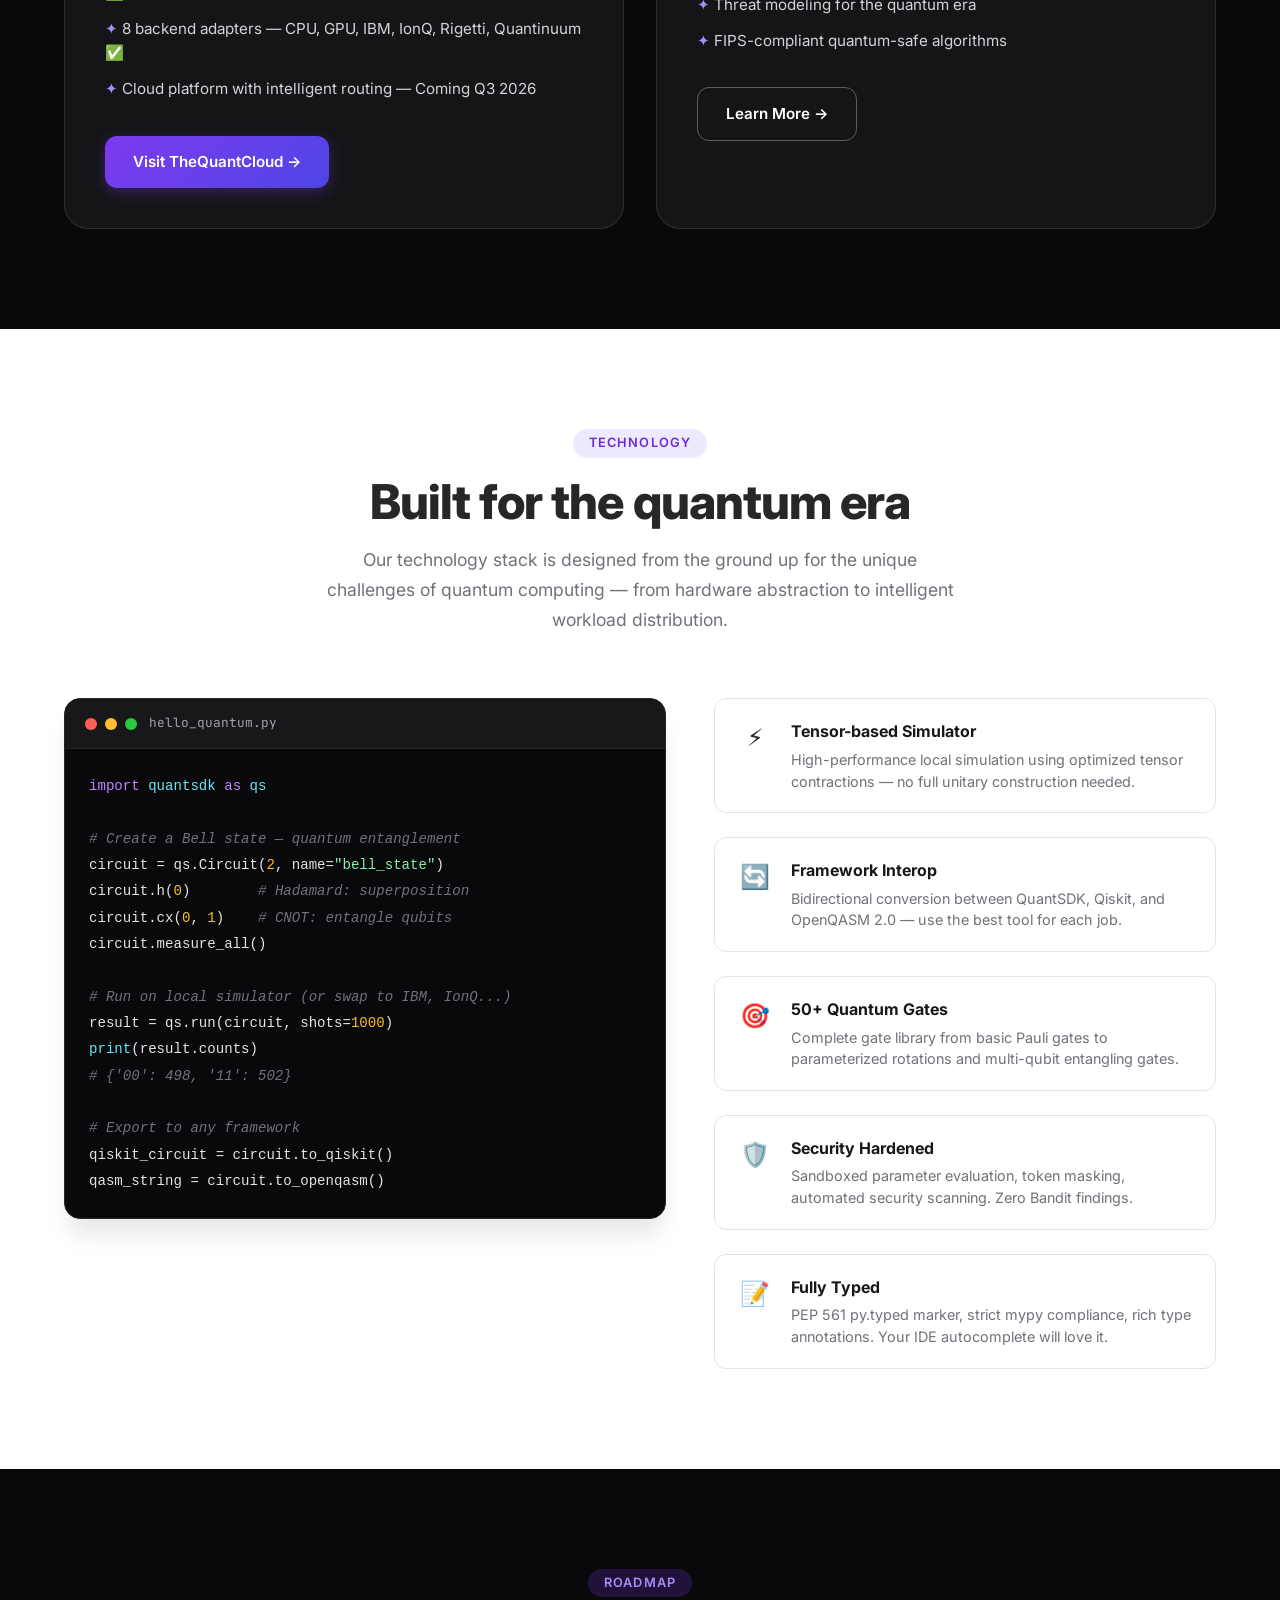
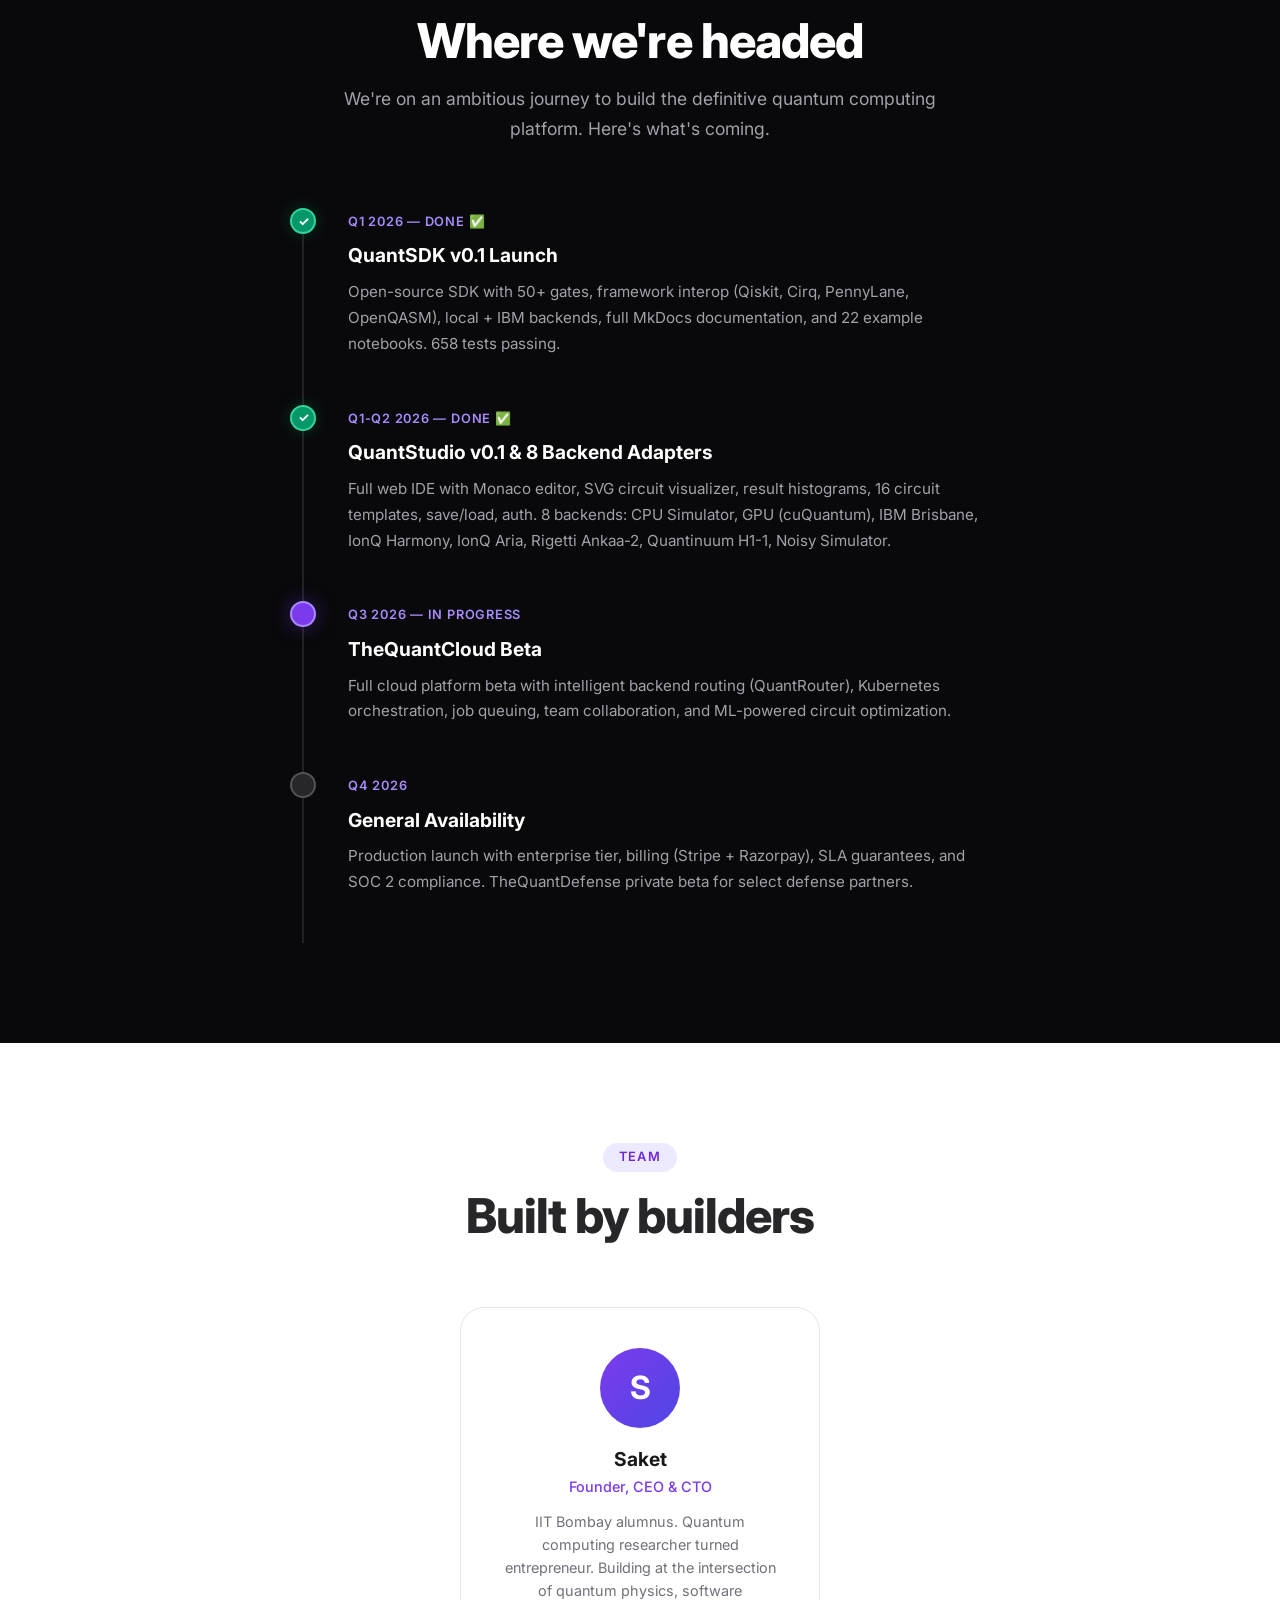
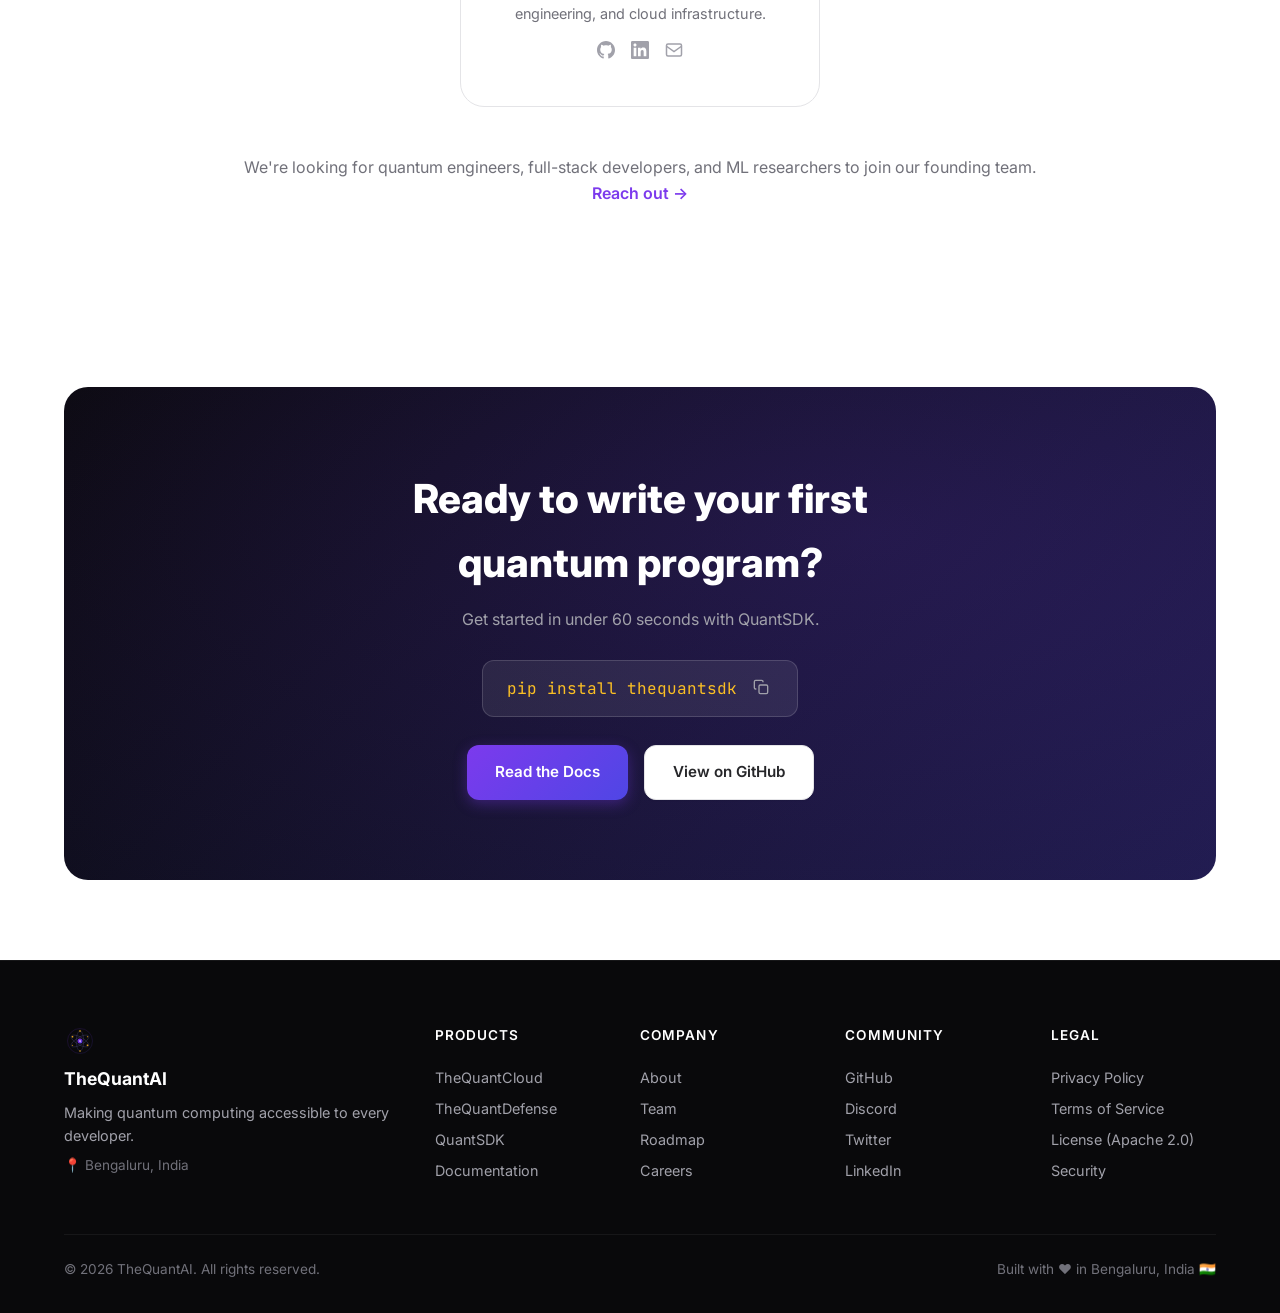
==== commit c980a08f: "feat: update Discord invite link + add QuantStudio CTA - Replace placeholder Discord link with live " ====
--- a/index.html
+++ b/index.html
@@ -70,9 +70,12 @@
             <h1>Making Quantum Computing<br><span class="gradient-text">Accessible to Every Developer</span></h1>
             <p class="hero-subtitle">We're building the infrastructure layer that bridges today's classical world with tomorrow's quantum advantage. Write once, run anywhere — from simulators to real quantum hardware.</p>
             <div class="hero-actions">
-                <a href="https://thequantcloud.com" class="btn btn-primary">
+                <a href="https://studio.thequantcloud.com" class="btn btn-primary" target="_blank" rel="noopener">
+                    <span>Try QuantStudio</span>
+                    <svg width="16" height="16" viewBox="0 0 24 24" fill="none" stroke="currentColor" stroke-width="2"><path d="M5 12h14M12 5l7 7-7 7"/></svg>
+                </a>
+                <a href="https://thequantcloud.com" class="btn btn-secondary">
                     <span>Explore TheQuantCloud</span>
-                    <svg width="16" height="16" viewBox="0 0 24 24" fill="none" stroke="currentColor" stroke-width="2"><path d="M5 12h14M12 5l7 7-7 7"/></svg>
                 </a>
                 <a href="https://github.com/TheQuantAI/quantsdk" class="btn btn-secondary" target="_blank" rel="noopener">
                     <svg width="18" height="18" viewBox="0 0 24 24" fill="currentColor"><path d="M12 0c-6.626 0-12 5.373-12 12 0 5.302 3.438 9.8 8.207 11.387.599.111.793-.261.793-.577v-2.234c-3.338.726-4.033-1.416-4.033-1.416-.546-1.387-1.333-1.756-1.333-1.756-1.089-.745.083-.729.083-.729 1.205.084 1.839 1.237 1.839 1.237 1.07 1.834 2.807 1.304 3.492.997.107-.775.418-1.305.762-1.604-2.665-.305-5.467-1.334-5.467-5.931 0-1.311.469-2.381 1.236-3.221-.124-.303-.535-1.524.117-3.176 0 0 1.008-.322 3.301 1.23.957-.266 1.983-.399 3.003-.404 1.02.005 2.047.138 3.006.404 2.291-1.552 3.297-1.23 3.297-1.23.653 1.653.242 2.874.118 3.176.77.84 1.235 1.911 1.235 3.221 0 4.609-2.807 5.624-5.479 5.921.43.372.823 1.102.823 2.222v3.293c0 .319.192.694.801.576 4.765-1.589 8.199-6.086 8.199-11.386 0-6.627-5.373-12-12-12z"/></svg>
@@ -391,7 +394,7 @@
                 <div class="footer-col">
                     <h5>Community</h5>
                     <a href="https://github.com/TheQuantAI" target="_blank" rel="noopener">GitHub</a>
-                    <a href="https://discord.gg/TheQuantAI" target="_blank" rel="noopener">Discord</a>
+                    <a href="https://discord.gg/uTEW77Kcj4" target="_blank" rel="noopener">Discord</a>
                     <a href="https://twitter.com/TheQuantAI" target="_blank" rel="noopener">Twitter</a>
                     <a href="https://linkedin.com/company/thequantai" target="_blank" rel="noopener">LinkedIn</a>
                 </div>
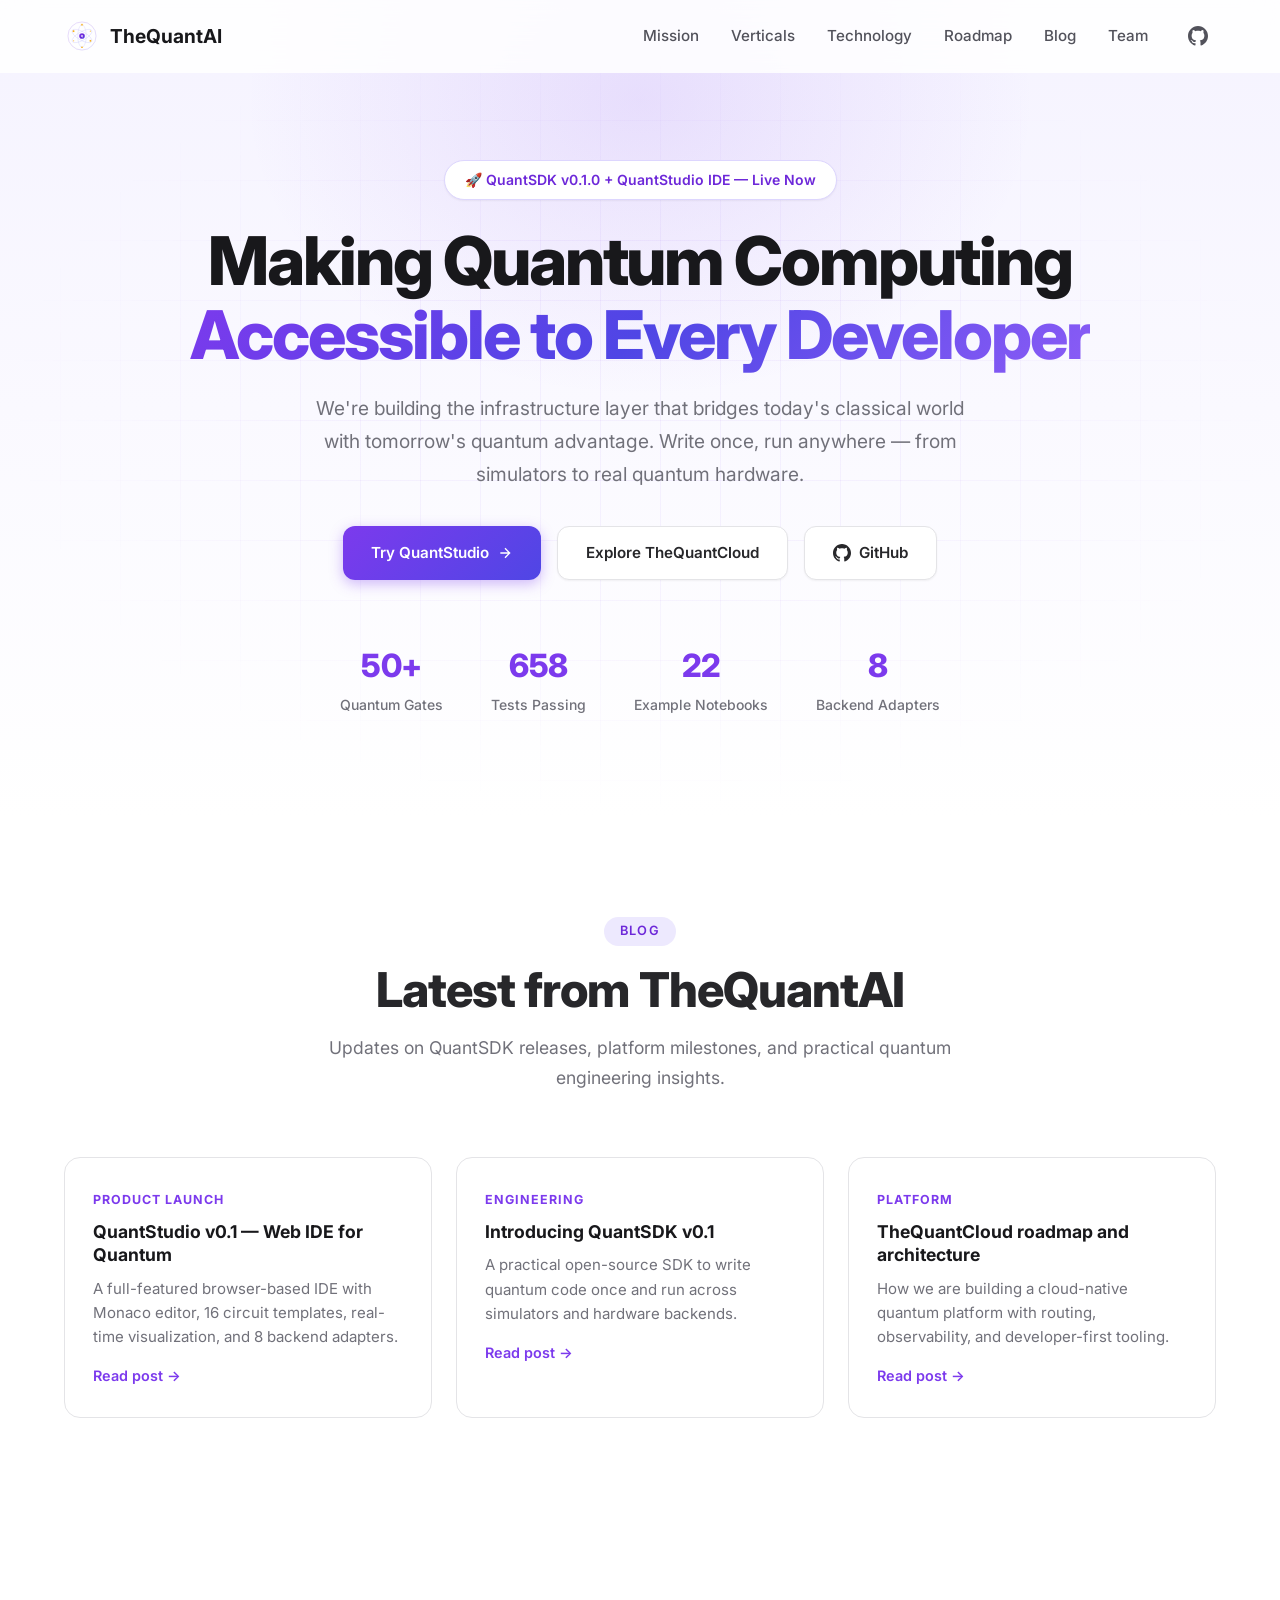
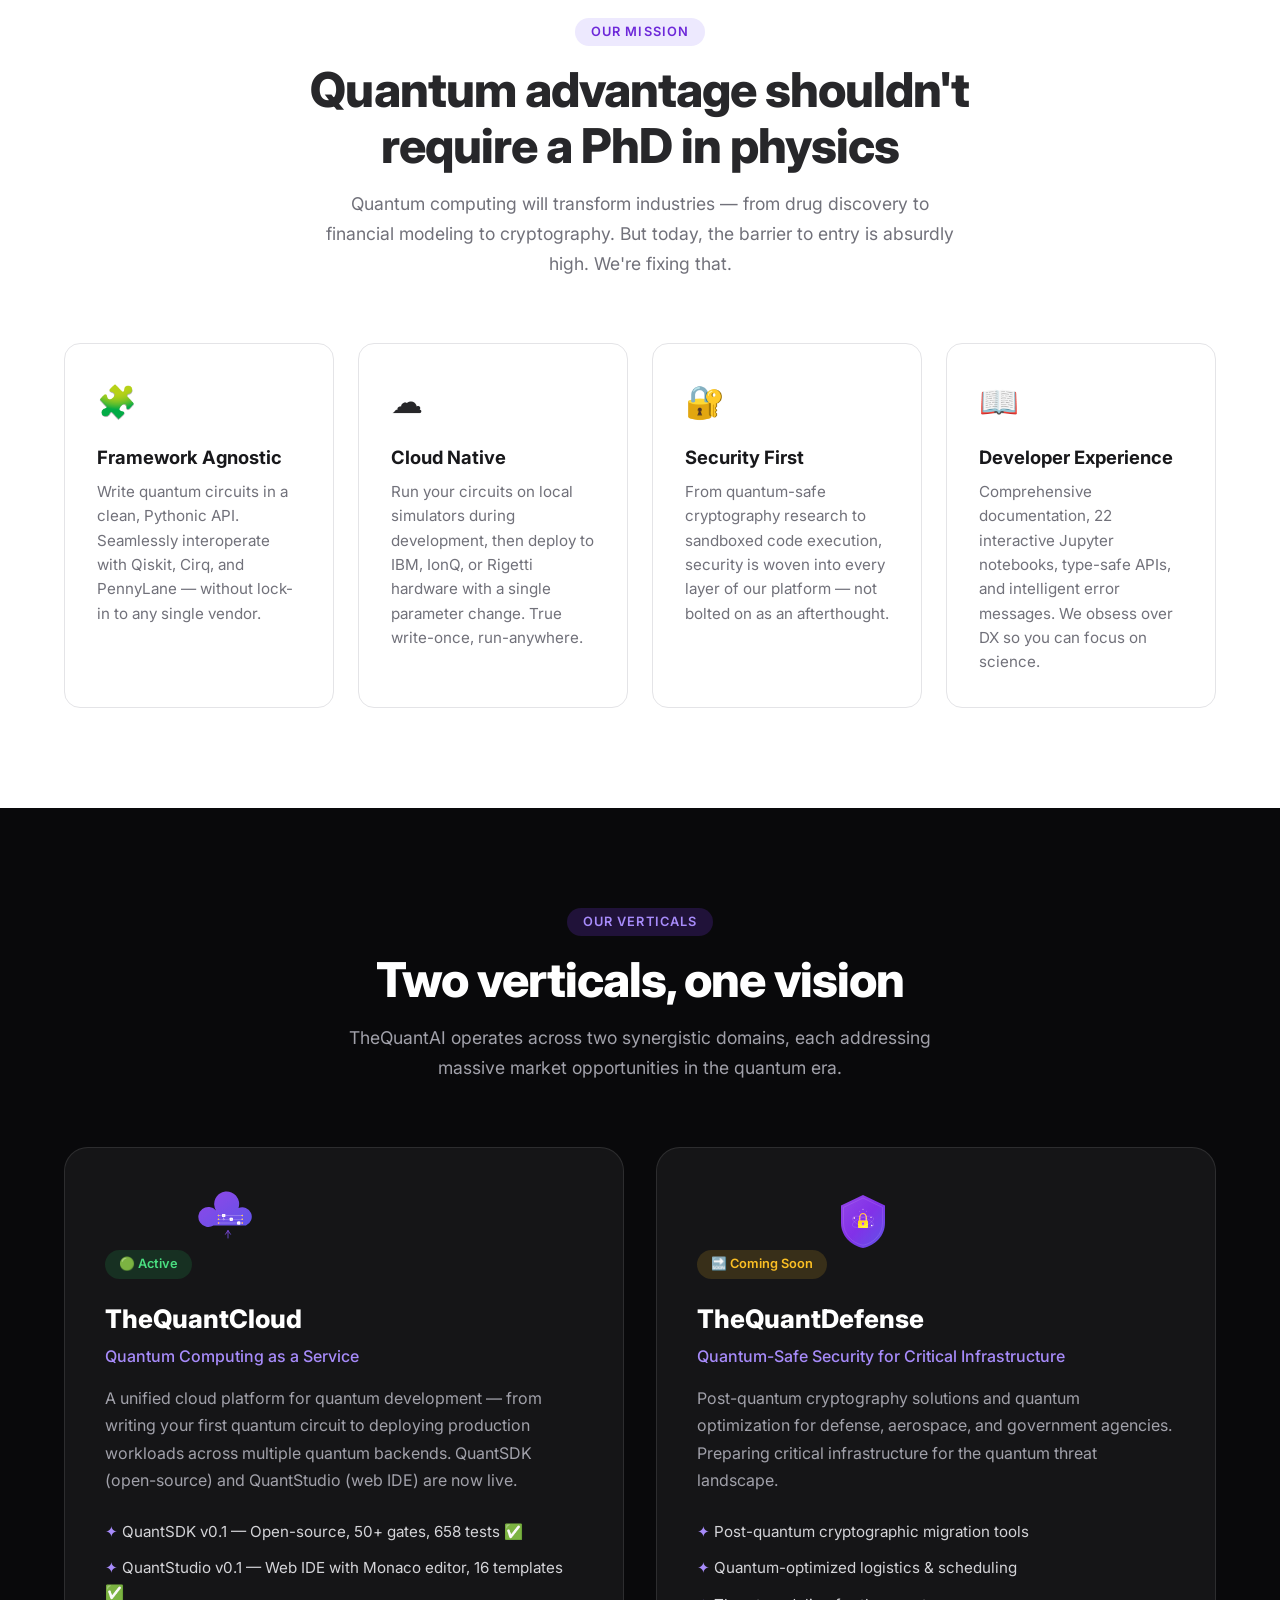
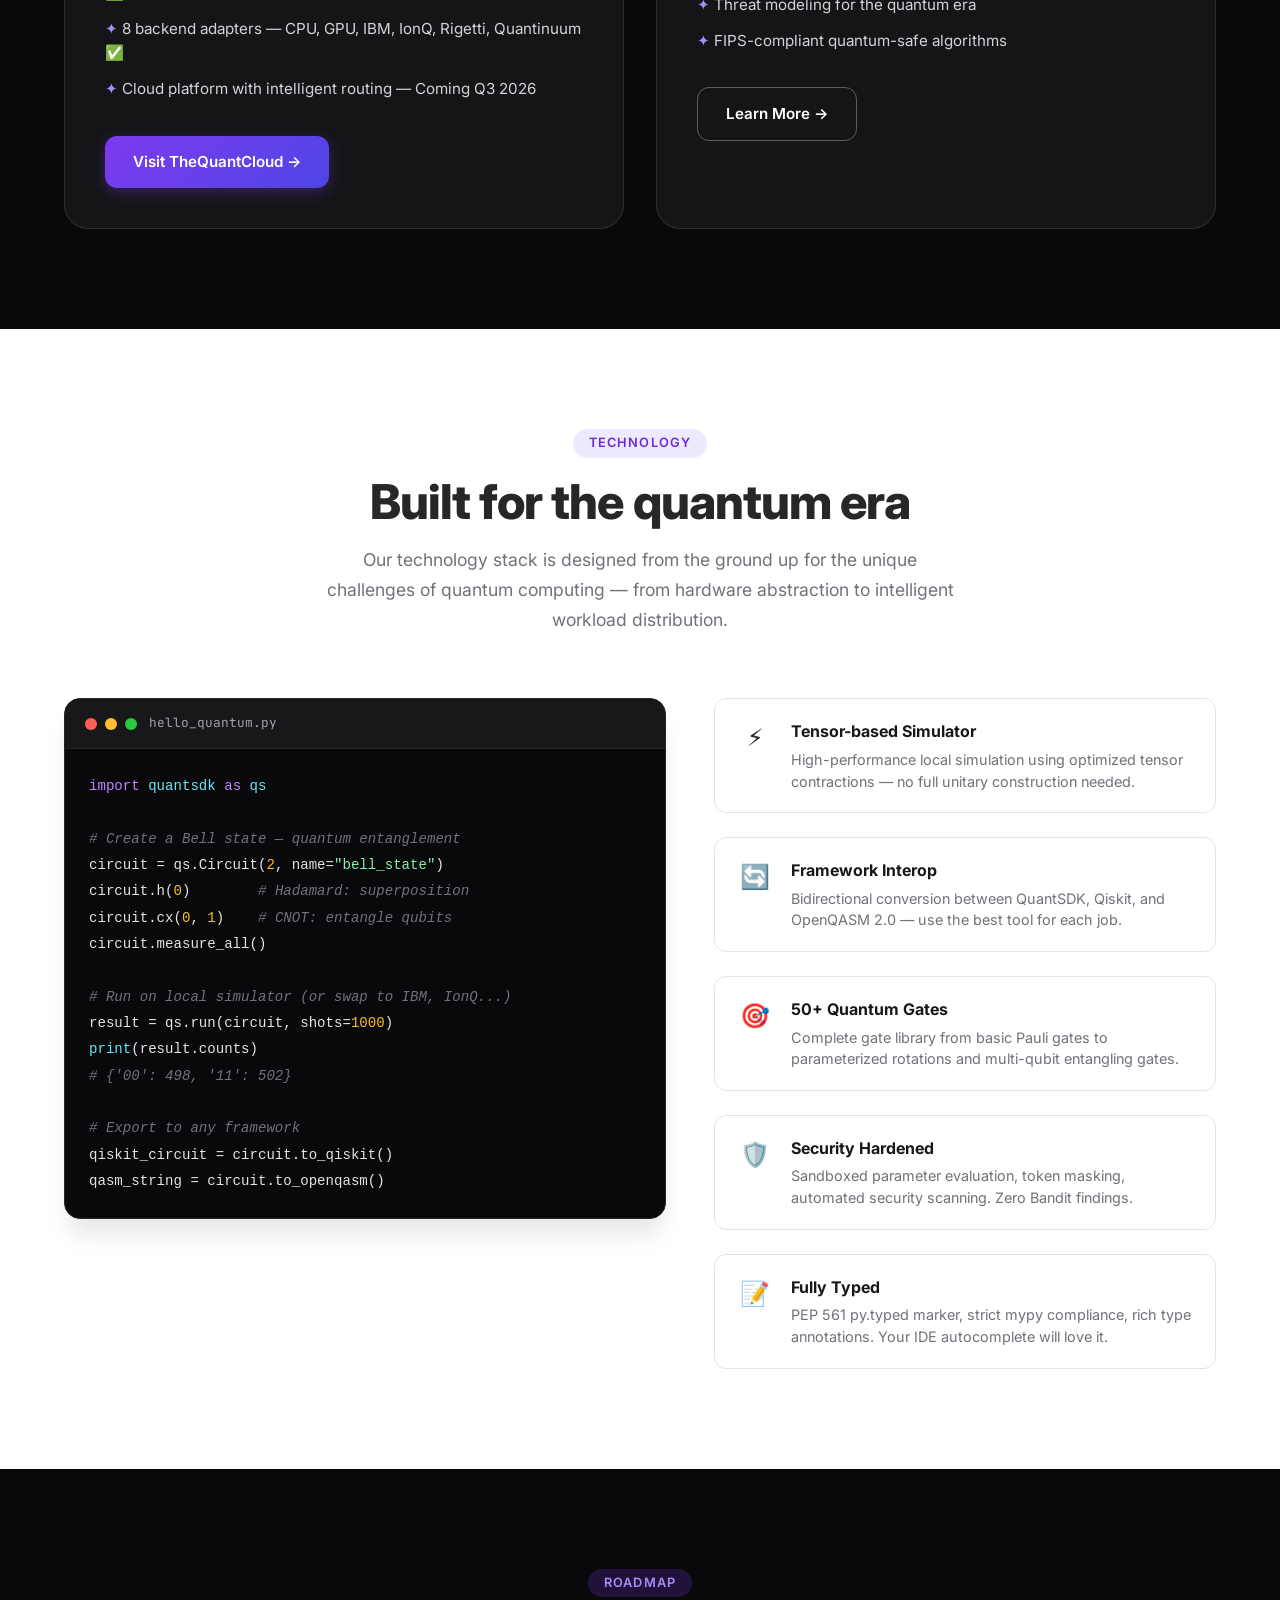
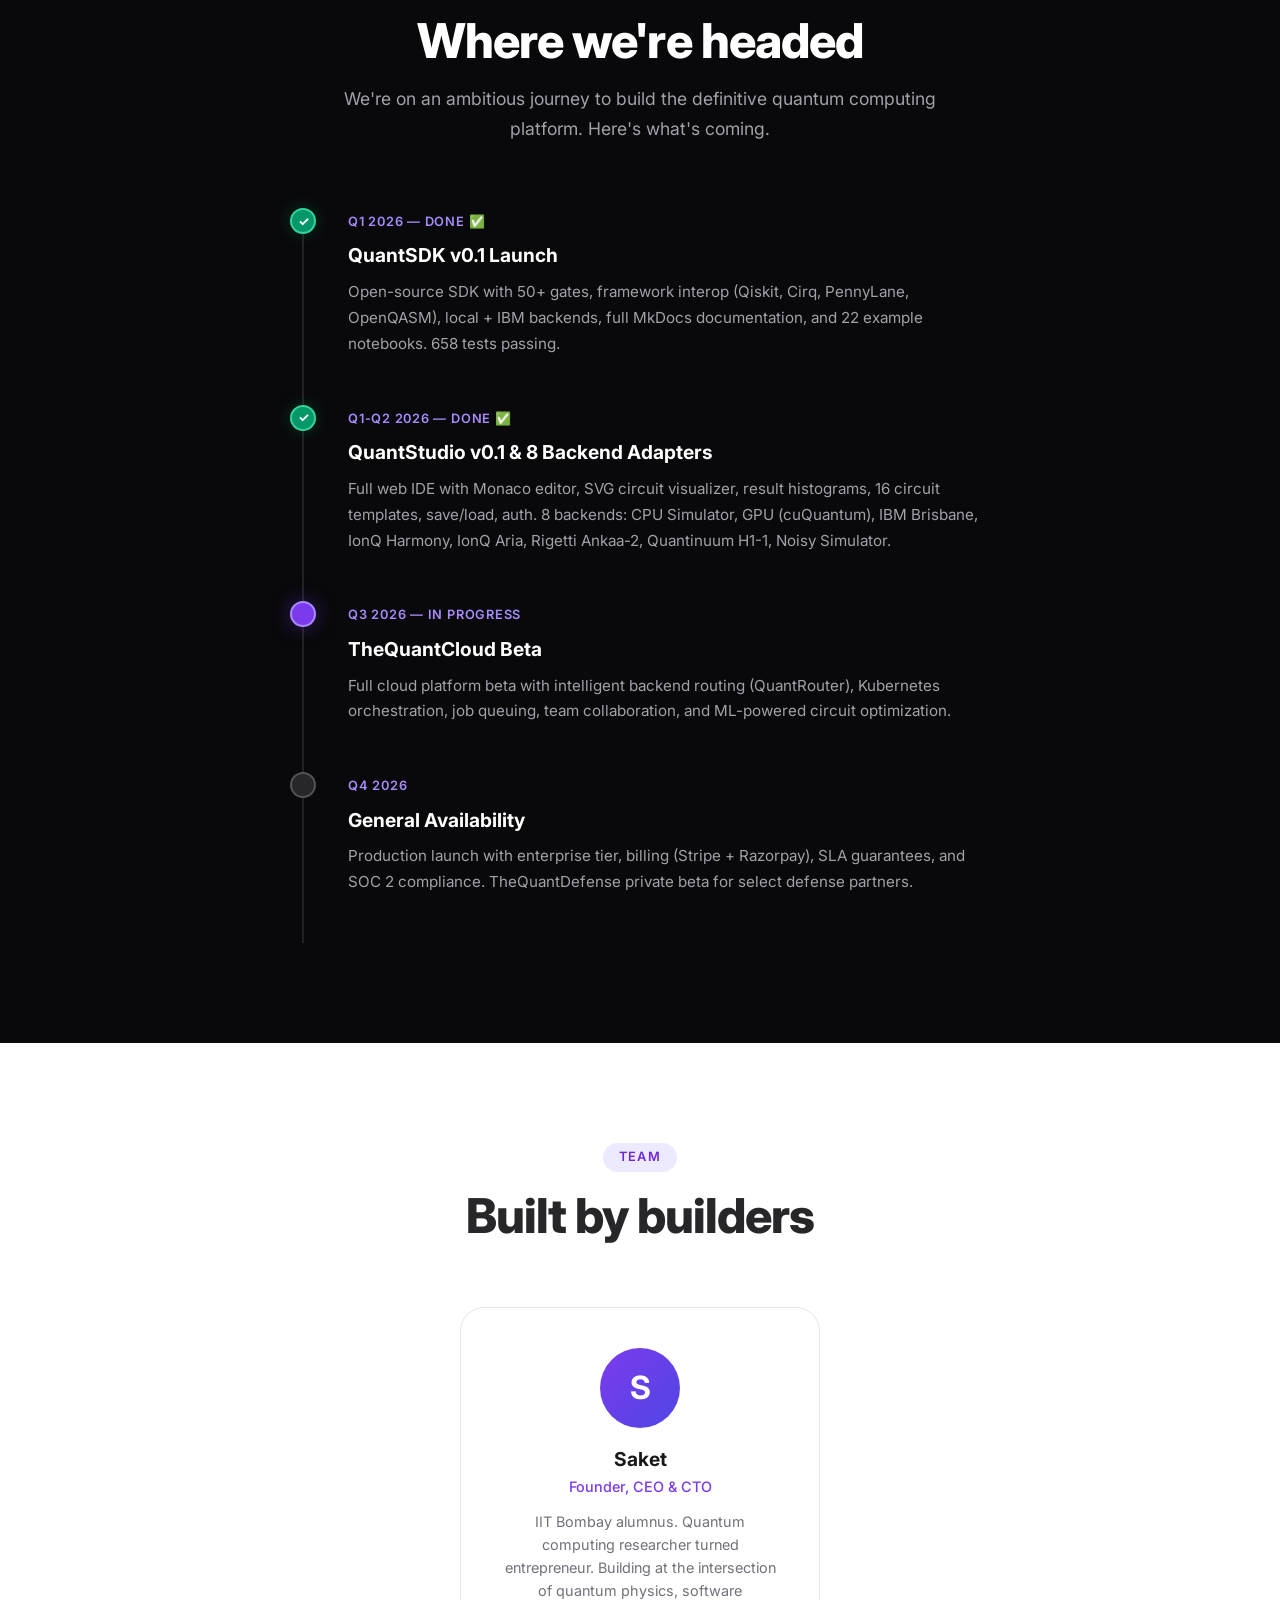
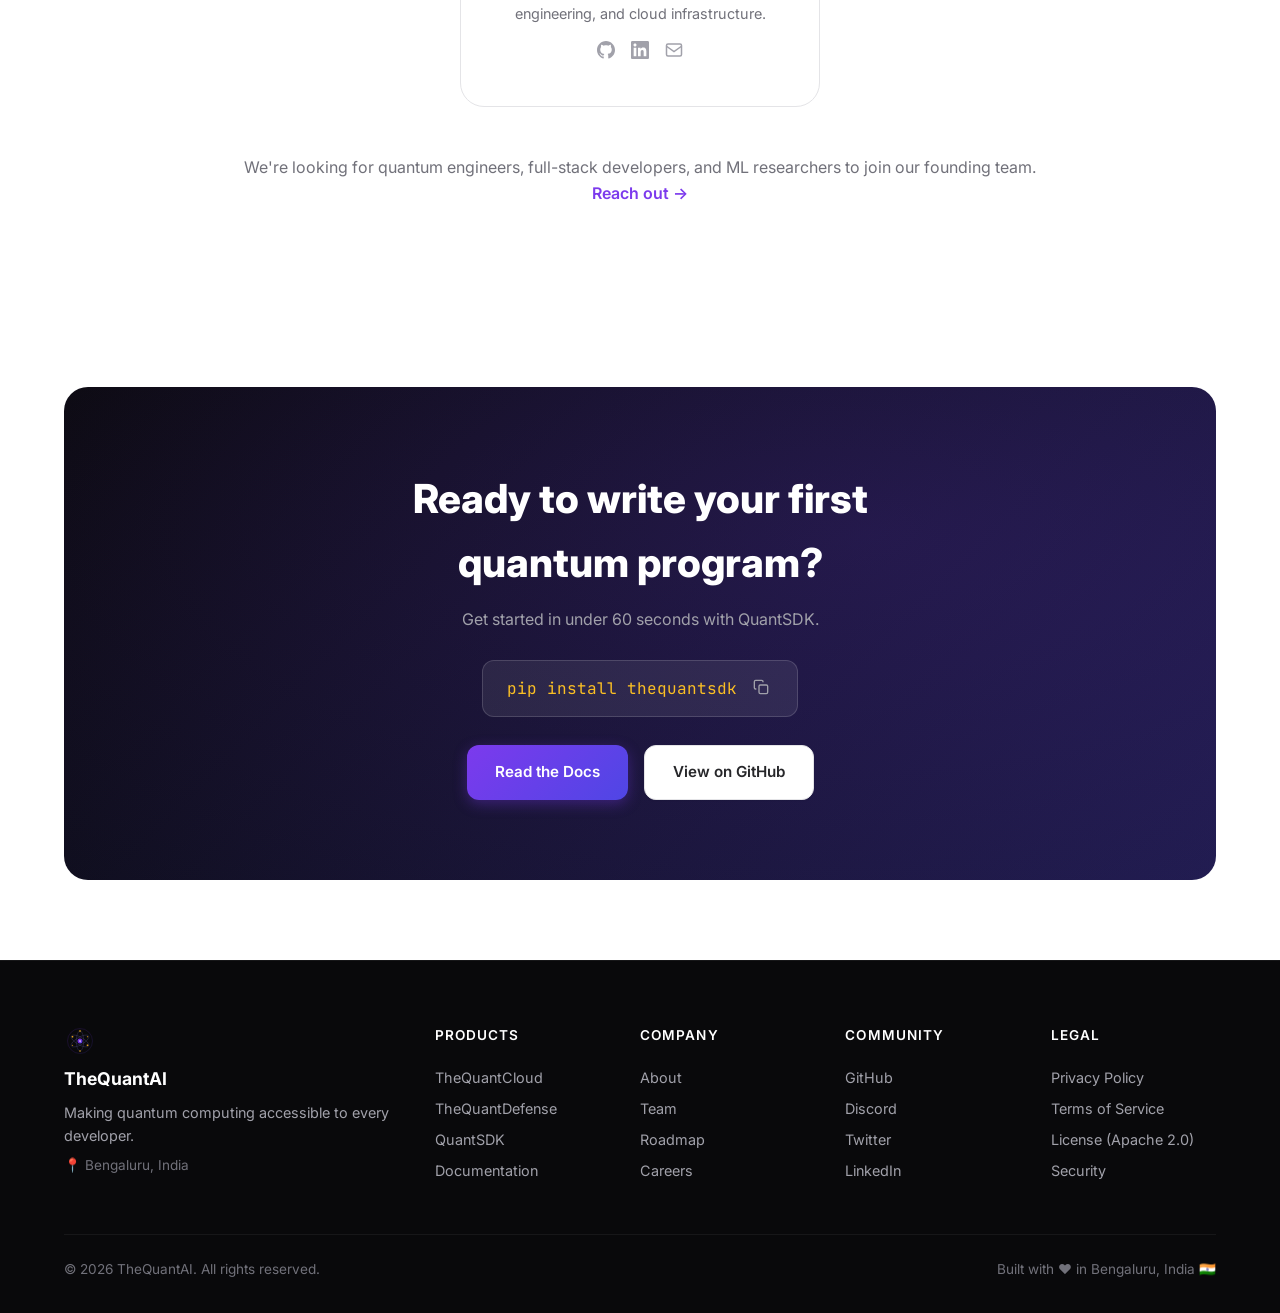
==== commit c4526028: "fix: Star on GitHub button links to org page Changed hero CTA from github.com/TheQuantAI/quantsdk to" ====
--- a/index.html
+++ b/index.html
@@ -77,9 +77,9 @@
                 <a href="https://thequantcloud.com" class="btn btn-secondary">
                     <span>Explore TheQuantCloud</span>
                 </a>
-                <a href="https://github.com/TheQuantAI/quantsdk" class="btn btn-secondary" target="_blank" rel="noopener">
+                <a href="https://github.com/TheQuantAI" class="btn btn-secondary" target="_blank" rel="noopener">
                     <svg width="18" height="18" viewBox="0 0 24 24" fill="currentColor"><path d="M12 0c-6.626 0-12 5.373-12 12 0 5.302 3.438 9.8 8.207 11.387.599.111.793-.261.793-.577v-2.234c-3.338.726-4.033-1.416-4.033-1.416-.546-1.387-1.333-1.756-1.333-1.756-1.089-.745.083-.729.083-.729 1.205.084 1.839 1.237 1.839 1.237 1.07 1.834 2.807 1.304 3.492.997.107-.775.418-1.305.762-1.604-2.665-.305-5.467-1.334-5.467-5.931 0-1.311.469-2.381 1.236-3.221-.124-.303-.535-1.524.117-3.176 0 0 1.008-.322 3.301 1.23.957-.266 1.983-.399 3.003-.404 1.02.005 2.047.138 3.006.404 2.291-1.552 3.297-1.23 3.297-1.23.653 1.653.242 2.874.118 3.176.77.84 1.235 1.911 1.235 3.221 0 4.609-2.807 5.624-5.479 5.921.43.372.823 1.102.823 2.222v3.293c0 .319.192.694.801.576 4.765-1.589 8.199-6.086 8.199-11.386 0-6.627-5.373-12-12-12z"/></svg>
-                    <span>Star on GitHub</span>
+                    <span>GitHub</span>
                 </a>
             </div>
             <div class="hero-stats">
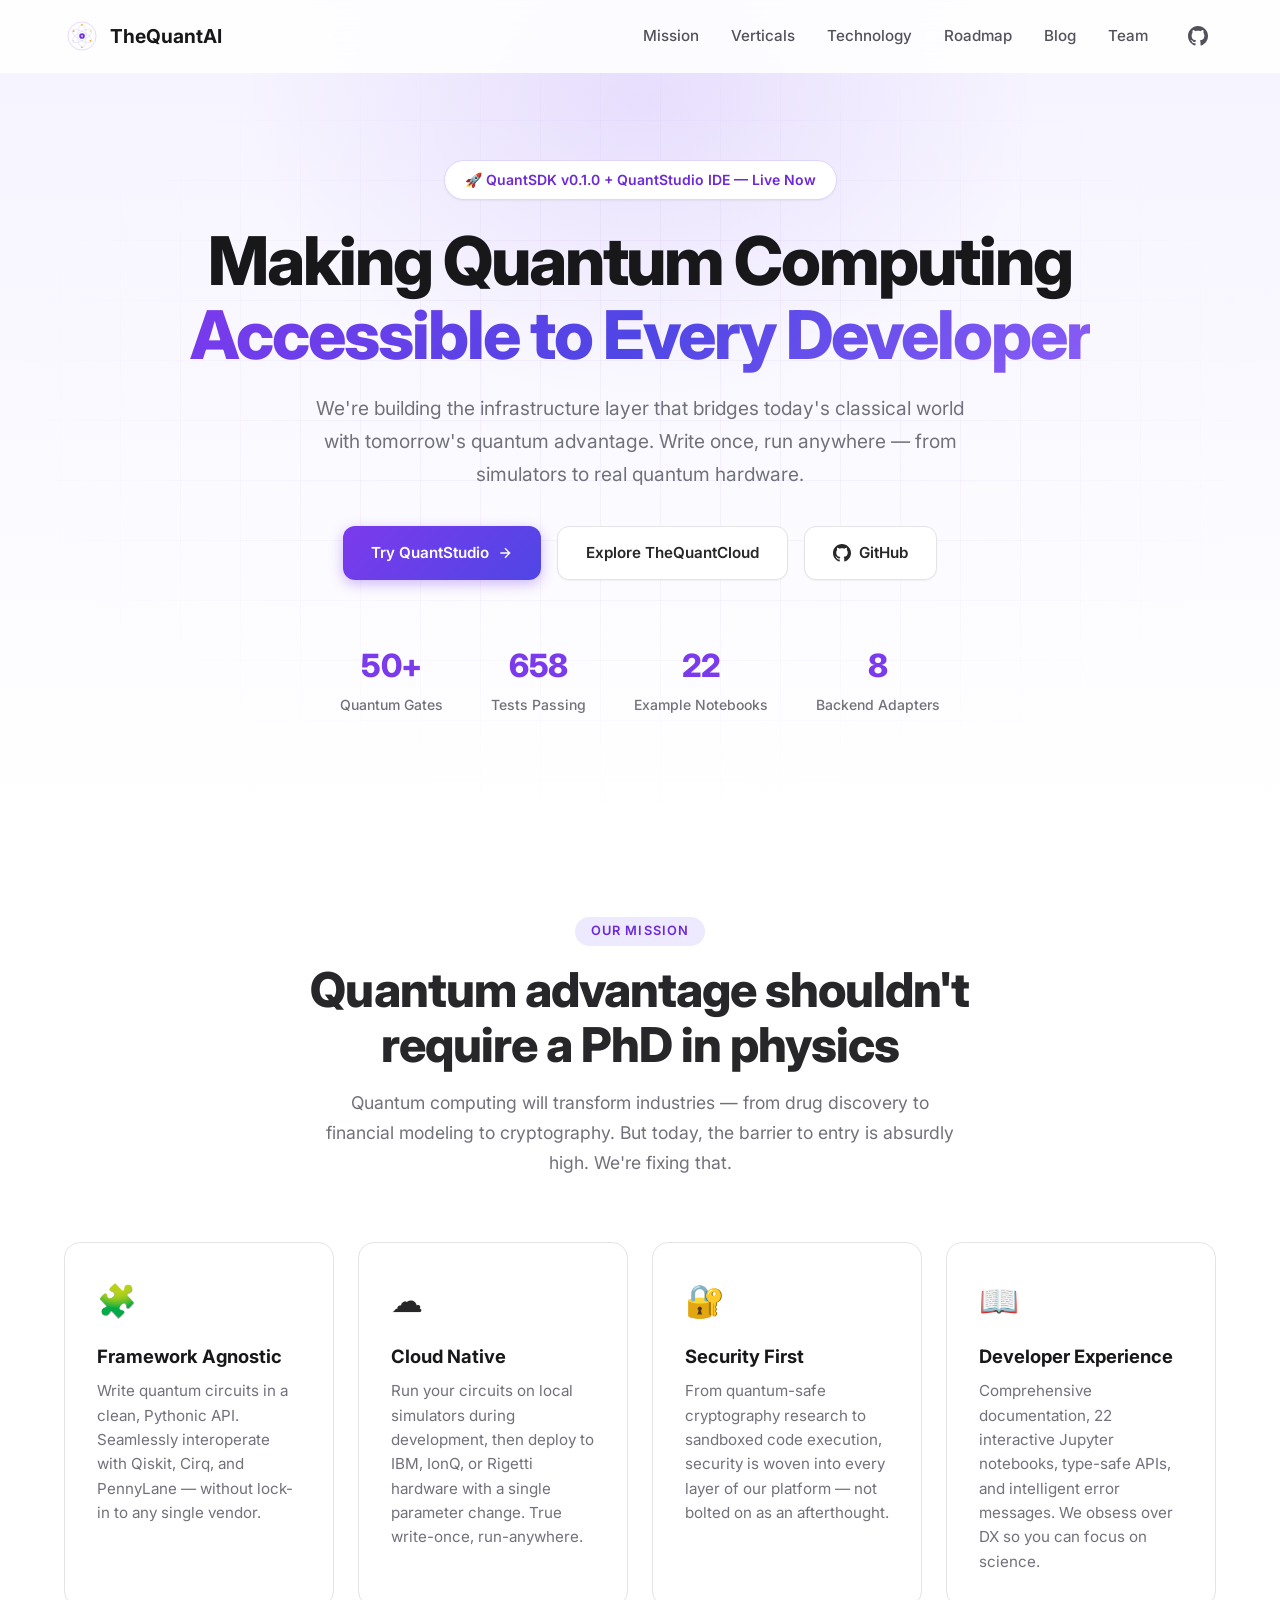
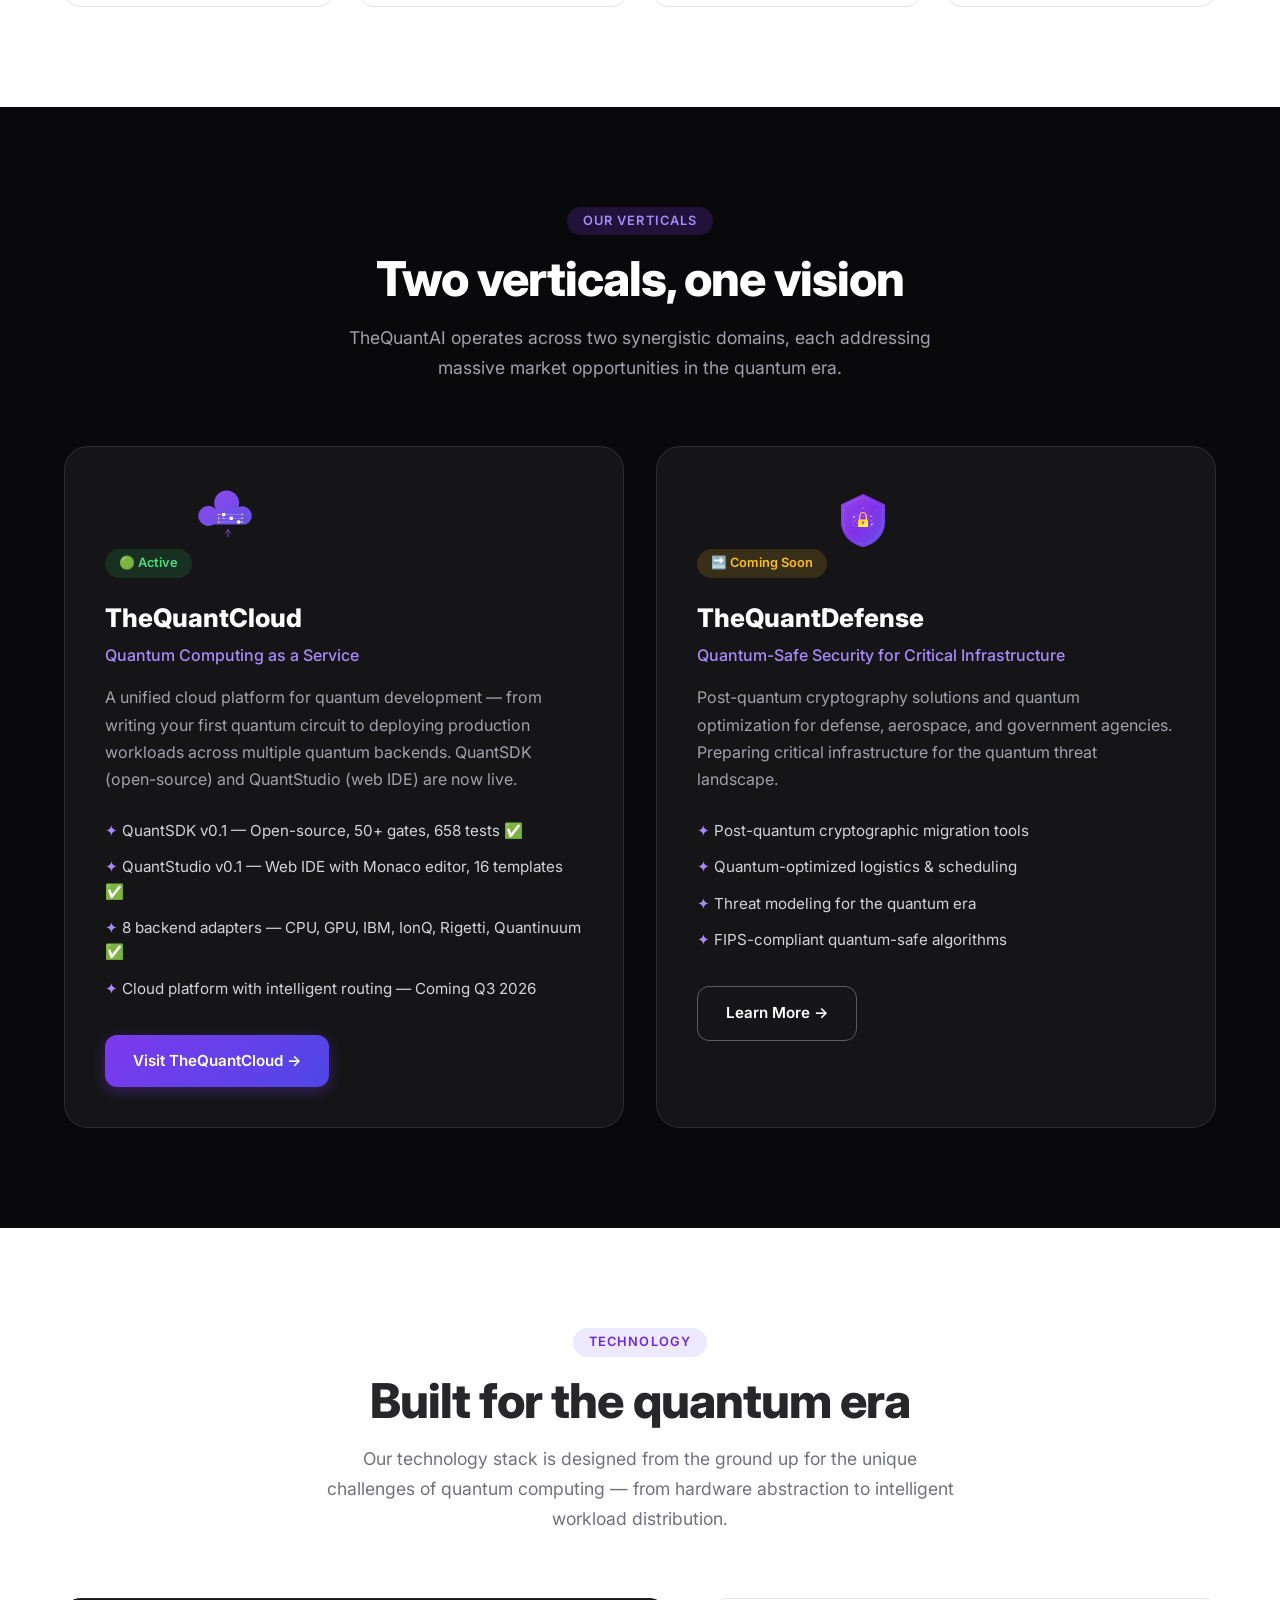
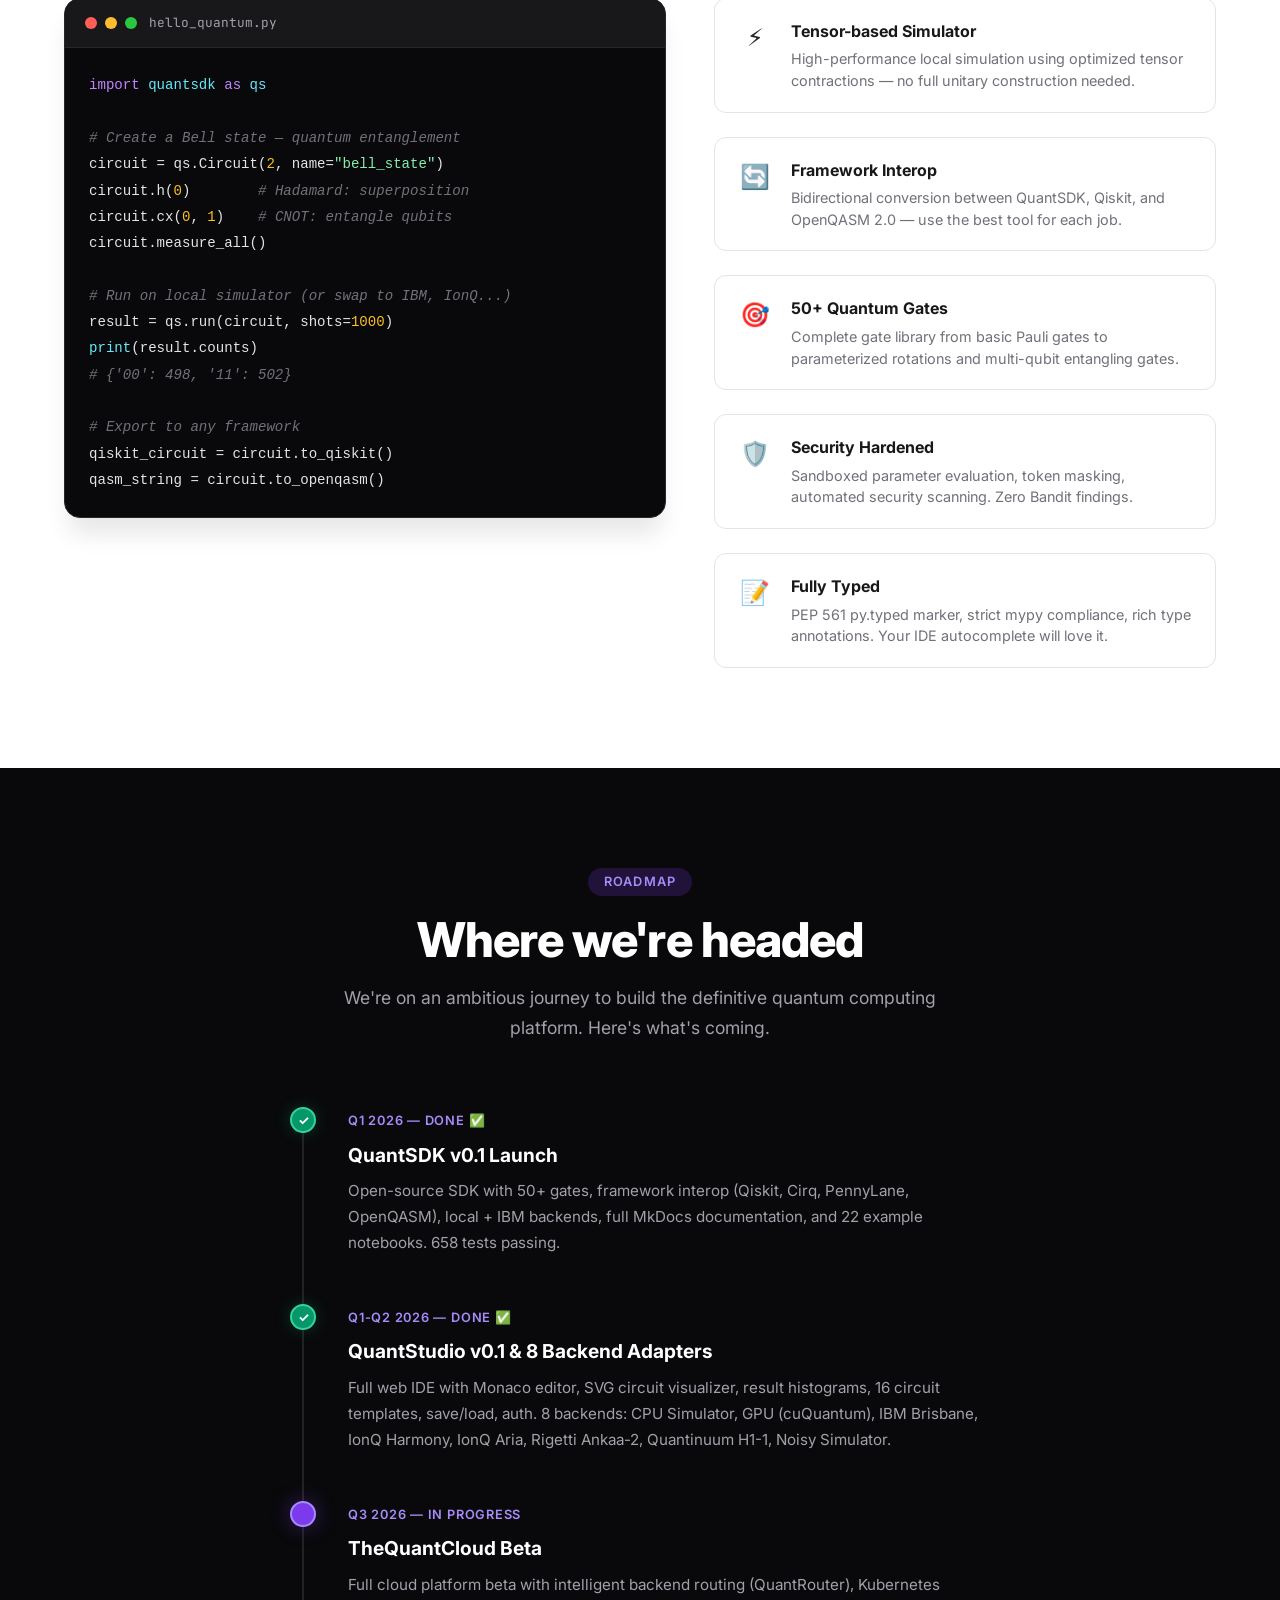
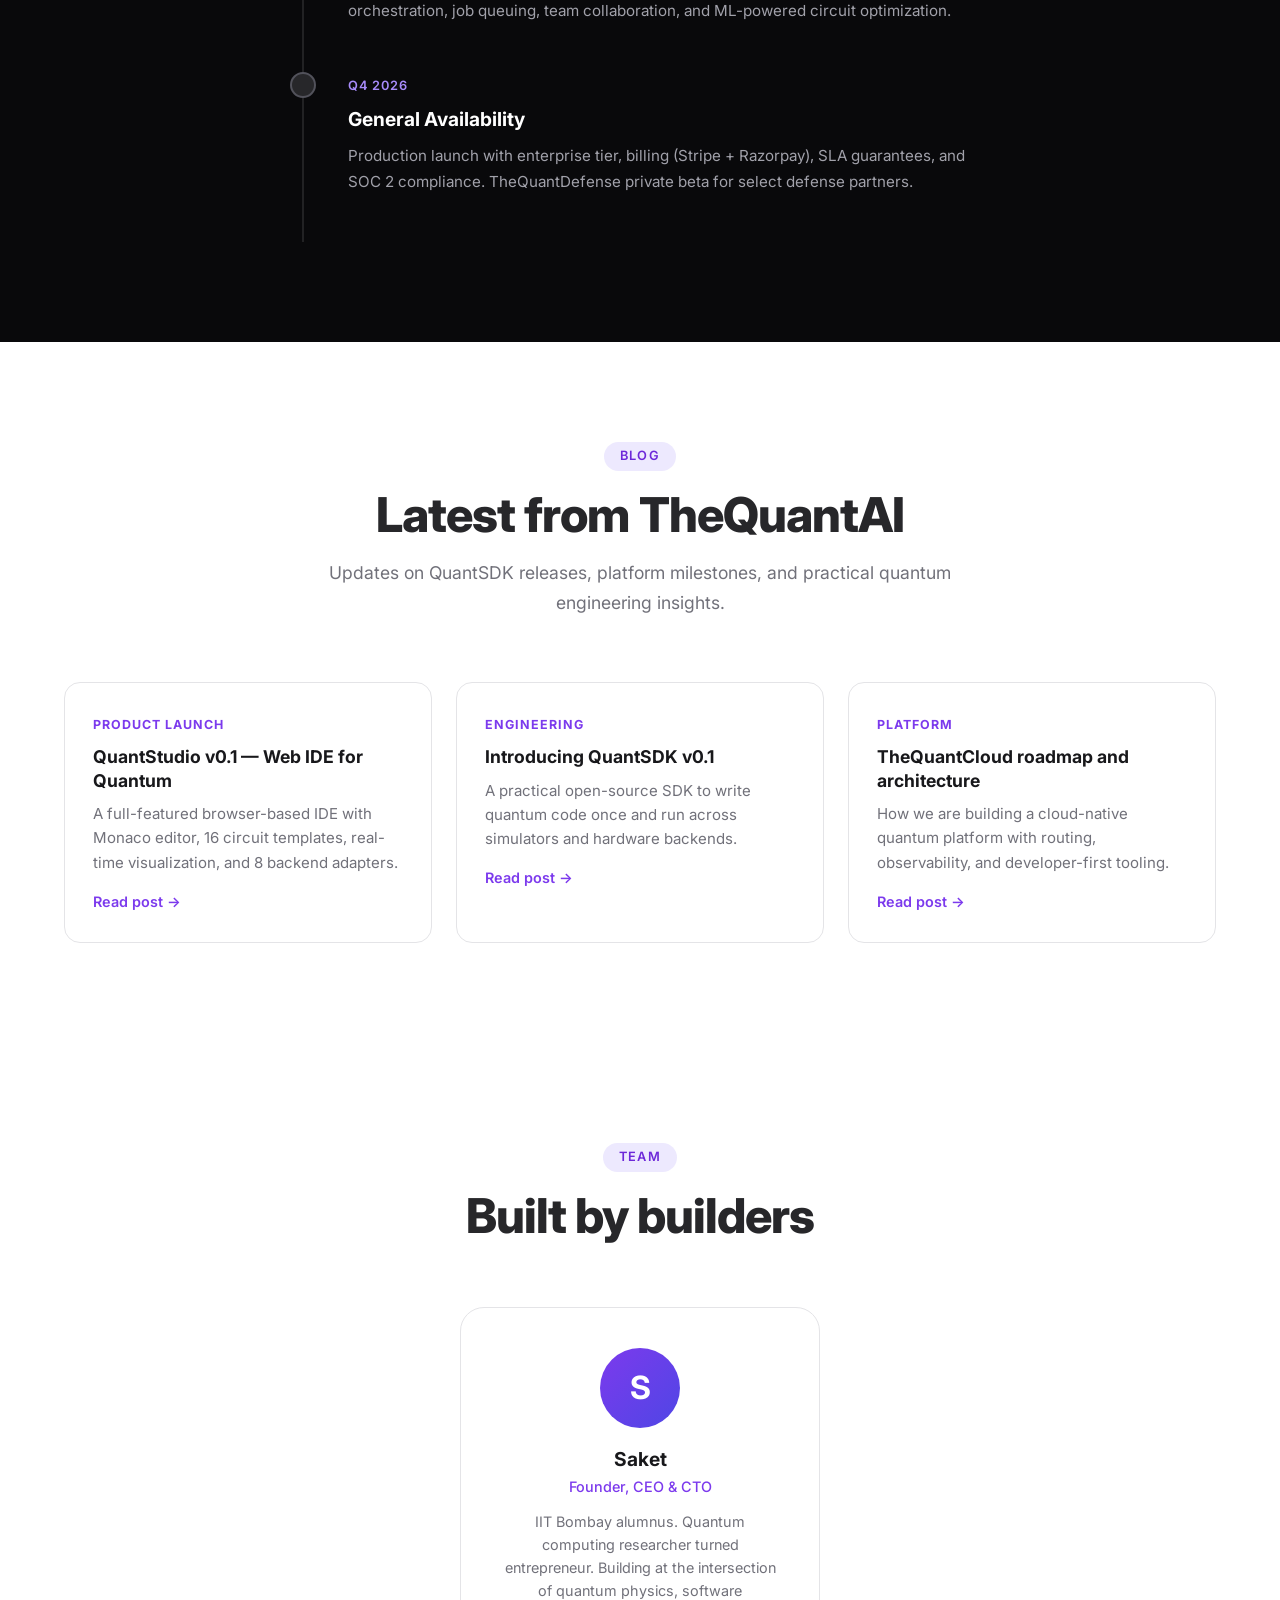
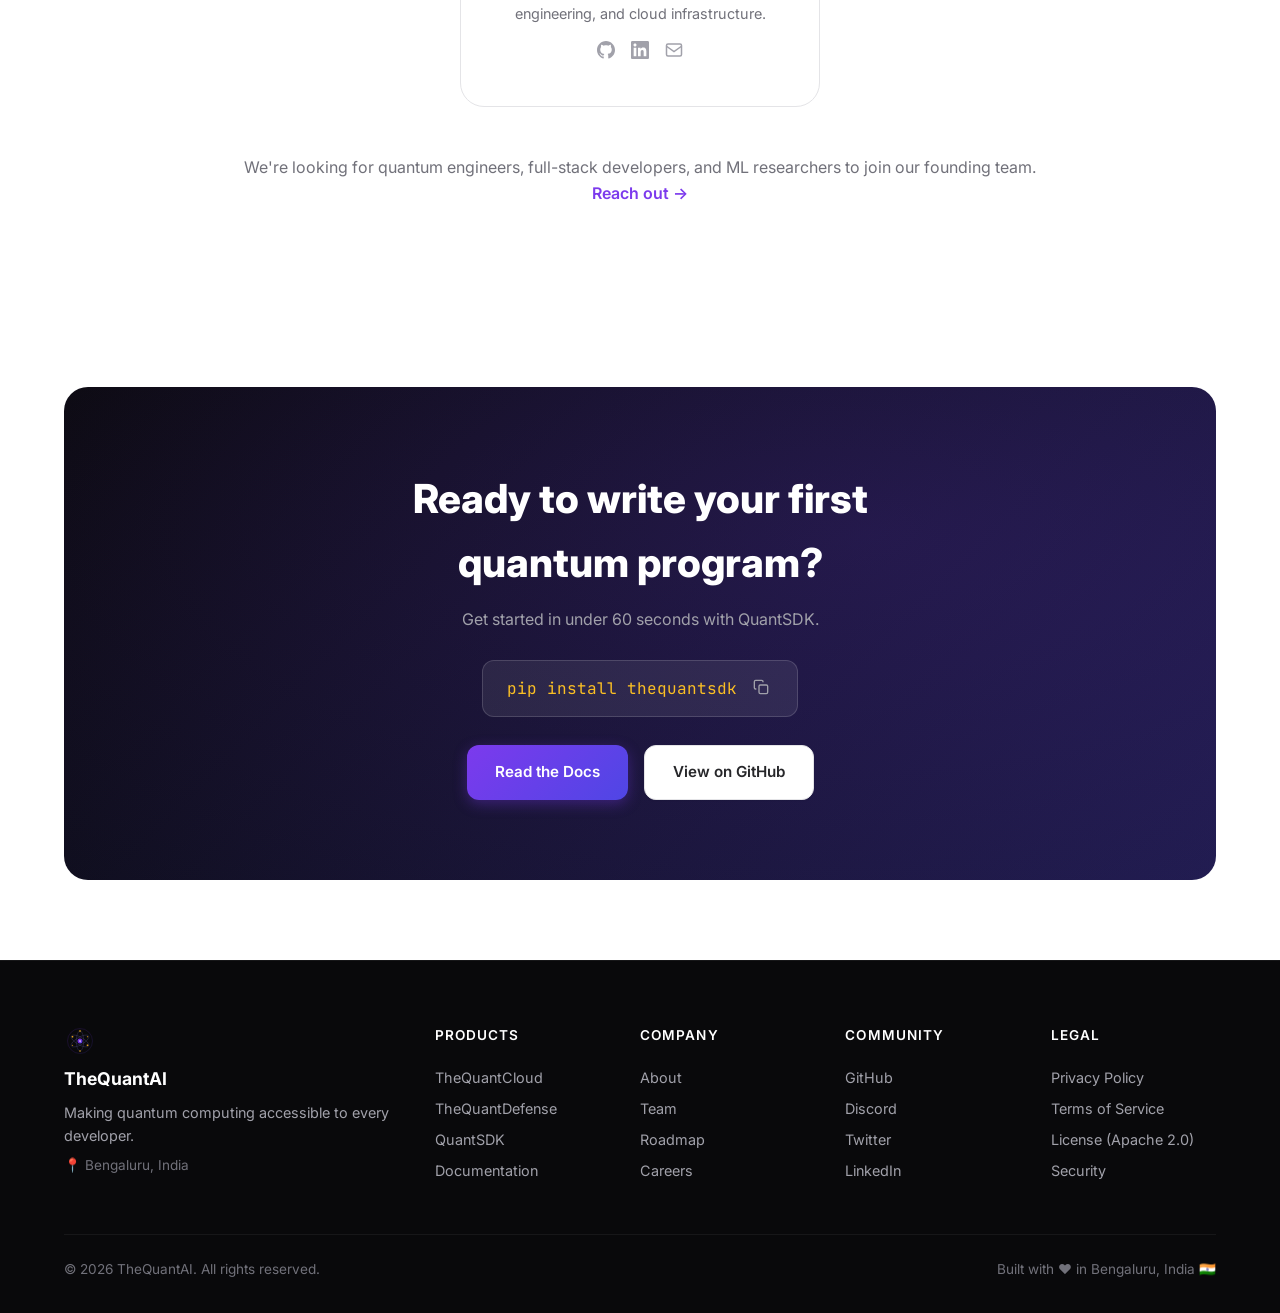
==== commit 4ad717d7: "fix: reorder Blog section to match nav sequence (after Roadmap, before Team)" ====
--- a/index.html
+++ b/index.html
@@ -91,37 +91,6 @@
         </div>
     </section>
 
-    <!-- ─── Blog ─── -->
-    <section class="section" id="blog">
-        <div class="container">
-            <div class="section-header">
-                <span class="section-tag">Blog</span>
-                <h2>Latest from TheQuantAI</h2>
-                <p class="section-desc">Updates on QuantSDK releases, platform milestones, and practical quantum engineering insights.</p>
-            </div>
-            <div class="blog-grid">
-                <a class="blog-card" href="/blog.html#quantstudio-launch">
-                    <span class="blog-meta">Product Launch</span>
-                    <h3>QuantStudio v0.1 — Web IDE for Quantum</h3>
-                    <p>A full-featured browser-based IDE with Monaco editor, 16 circuit templates, real-time visualization, and 8 backend adapters.</p>
-                    <span class="blog-link">Read post →</span>
-                </a>
-                <a class="blog-card" href="/blog.html#quant-sdk-v01">
-                    <span class="blog-meta">Engineering</span>
-                    <h3>Introducing QuantSDK v0.1</h3>
-                    <p>A practical open-source SDK to write quantum code once and run across simulators and hardware backends.</p>
-                    <span class="blog-link">Read post →</span>
-                </a>
-                <a class="blog-card" href="/blog.html#quantcloud-roadmap">
-                    <span class="blog-meta">Platform</span>
-                    <h3>TheQuantCloud roadmap and architecture</h3>
-                    <p>How we are building a cloud-native quantum platform with routing, observability, and developer-first tooling.</p>
-                    <span class="blog-link">Read post →</span>
-                </a>
-            </div>
-        </div>
-    </section>
-
     <!-- ─── Mission ─── -->
     <section class="section" id="mission">
         <div class="container">
@@ -313,6 +282,37 @@
                         <p>Production launch with enterprise tier, billing (Stripe + Razorpay), SLA guarantees, and SOC 2 compliance. TheQuantDefense private beta for select defense partners.</p>
                     </div>
                 </div>
+            </div>
+        </div>
+    </section>
+
+    <!-- ─── Blog ─── -->
+    <section class="section" id="blog">
+        <div class="container">
+            <div class="section-header">
+                <span class="section-tag">Blog</span>
+                <h2>Latest from TheQuantAI</h2>
+                <p class="section-desc">Updates on QuantSDK releases, platform milestones, and practical quantum engineering insights.</p>
+            </div>
+            <div class="blog-grid">
+                <a class="blog-card" href="/blog.html#quantstudio-launch">
+                    <span class="blog-meta">Product Launch</span>
+                    <h3>QuantStudio v0.1 — Web IDE for Quantum</h3>
+                    <p>A full-featured browser-based IDE with Monaco editor, 16 circuit templates, real-time visualization, and 8 backend adapters.</p>
+                    <span class="blog-link">Read post →</span>
+                </a>
+                <a class="blog-card" href="/blog.html#quant-sdk-v01">
+                    <span class="blog-meta">Engineering</span>
+                    <h3>Introducing QuantSDK v0.1</h3>
+                    <p>A practical open-source SDK to write quantum code once and run across simulators and hardware backends.</p>
+                    <span class="blog-link">Read post →</span>
+                </a>
+                <a class="blog-card" href="/blog.html#quantcloud-roadmap">
+                    <span class="blog-meta">Platform</span>
+                    <h3>TheQuantCloud roadmap and architecture</h3>
+                    <p>How we are building a cloud-native quantum platform with routing, observability, and developer-first tooling.</p>
+                    <span class="blog-link">Read post →</span>
+                </a>
             </div>
         </div>
     </section>
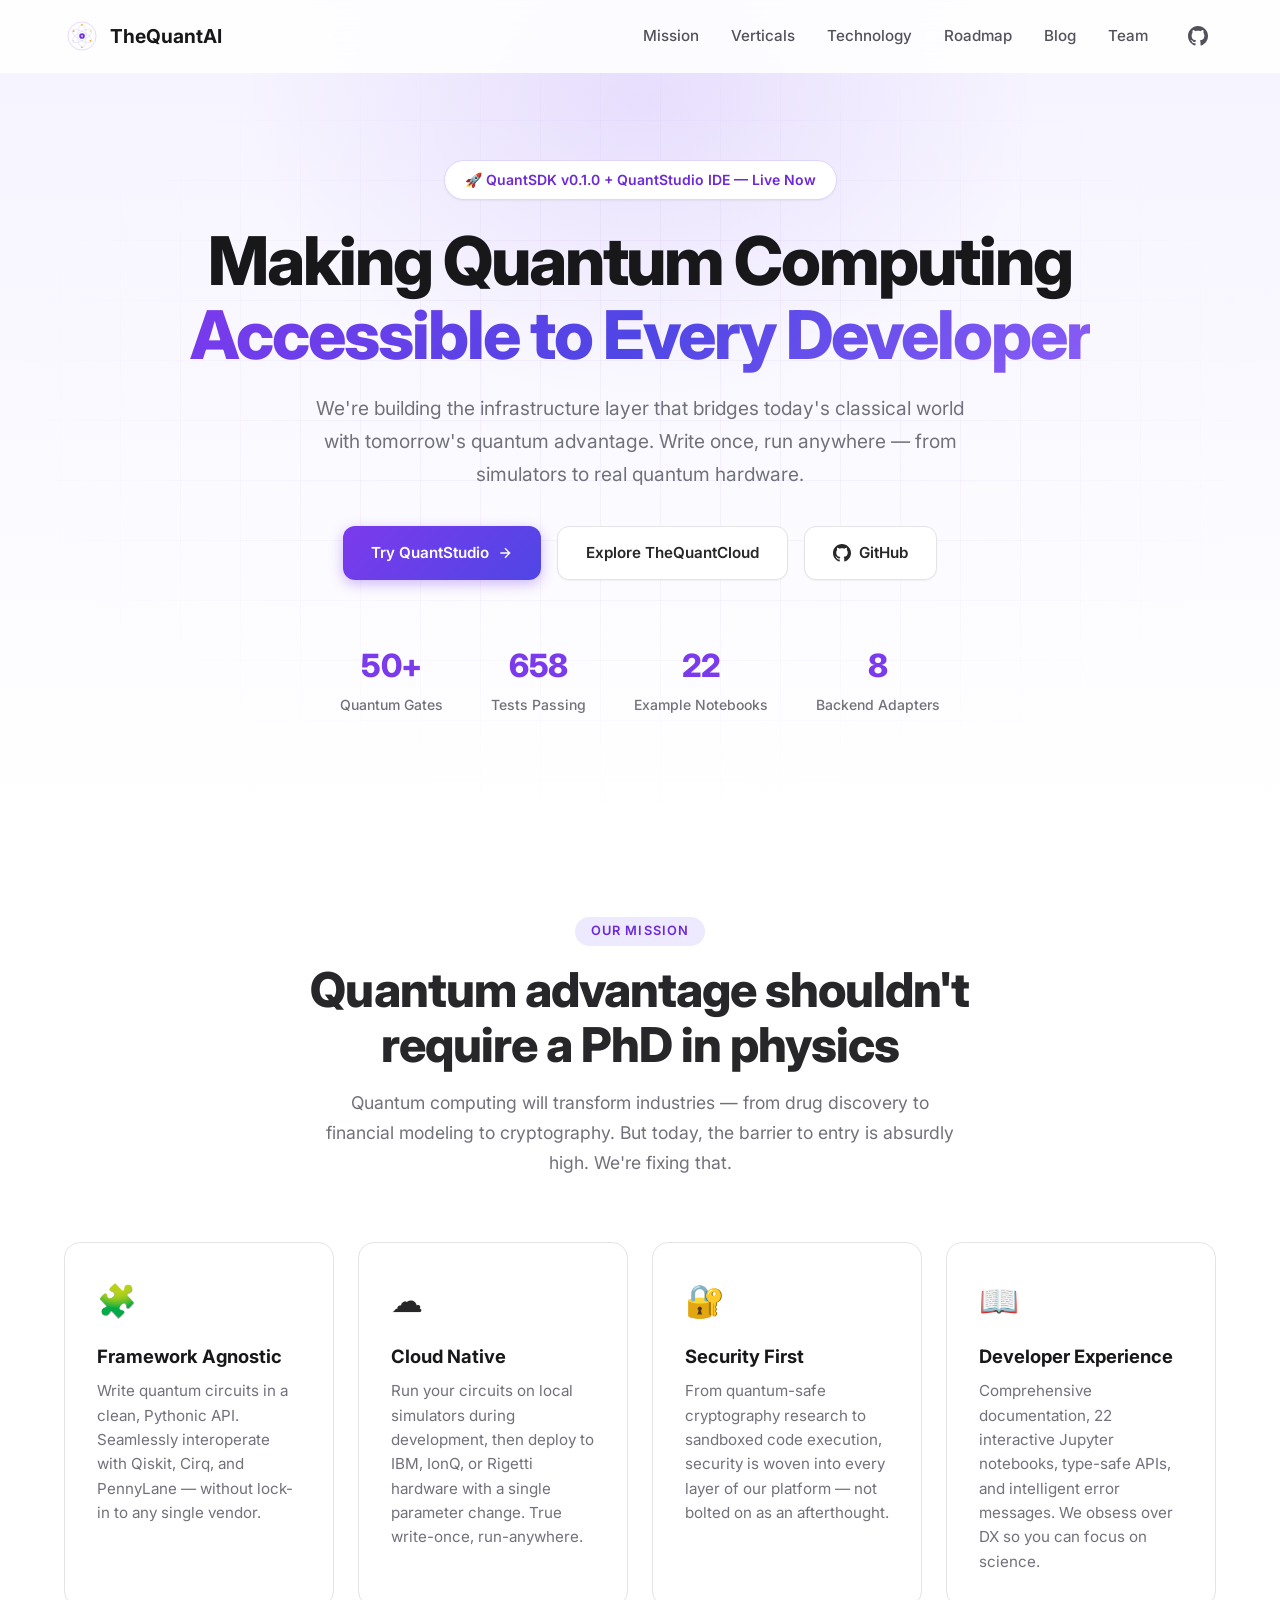
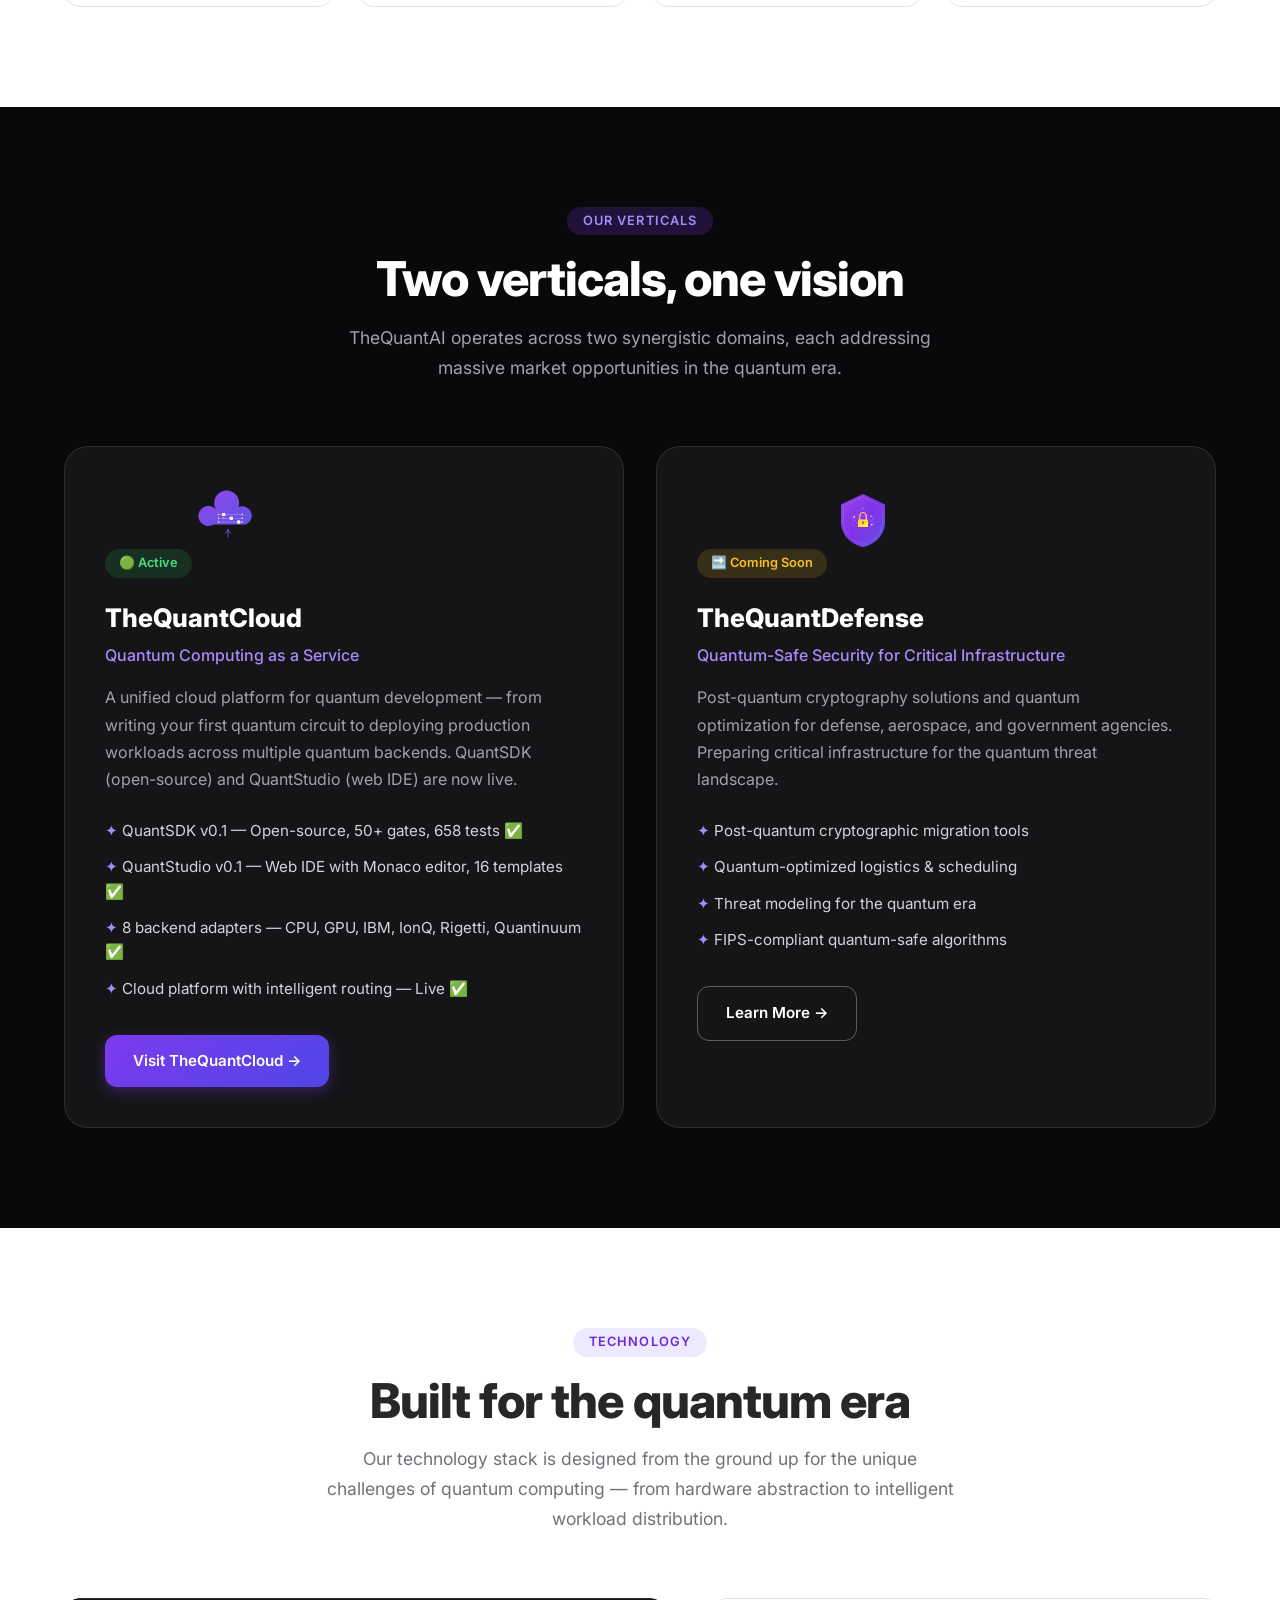
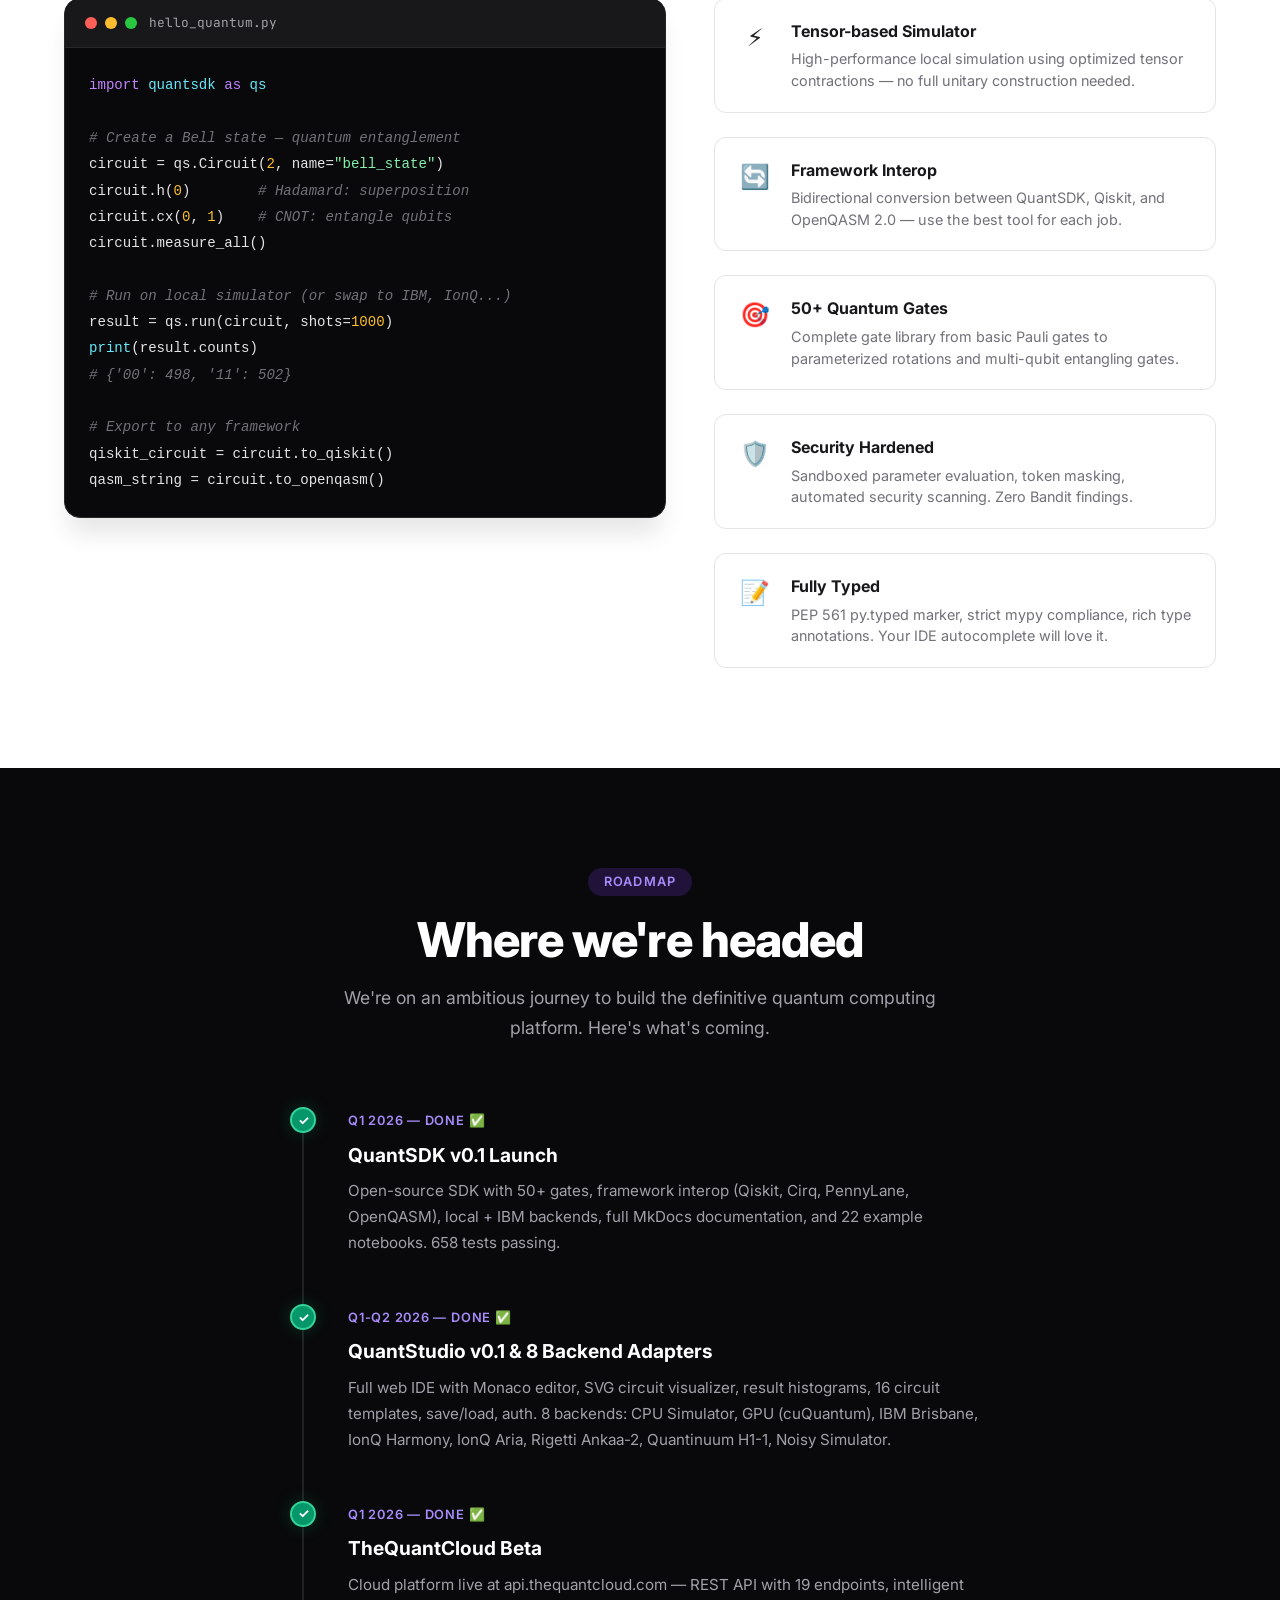
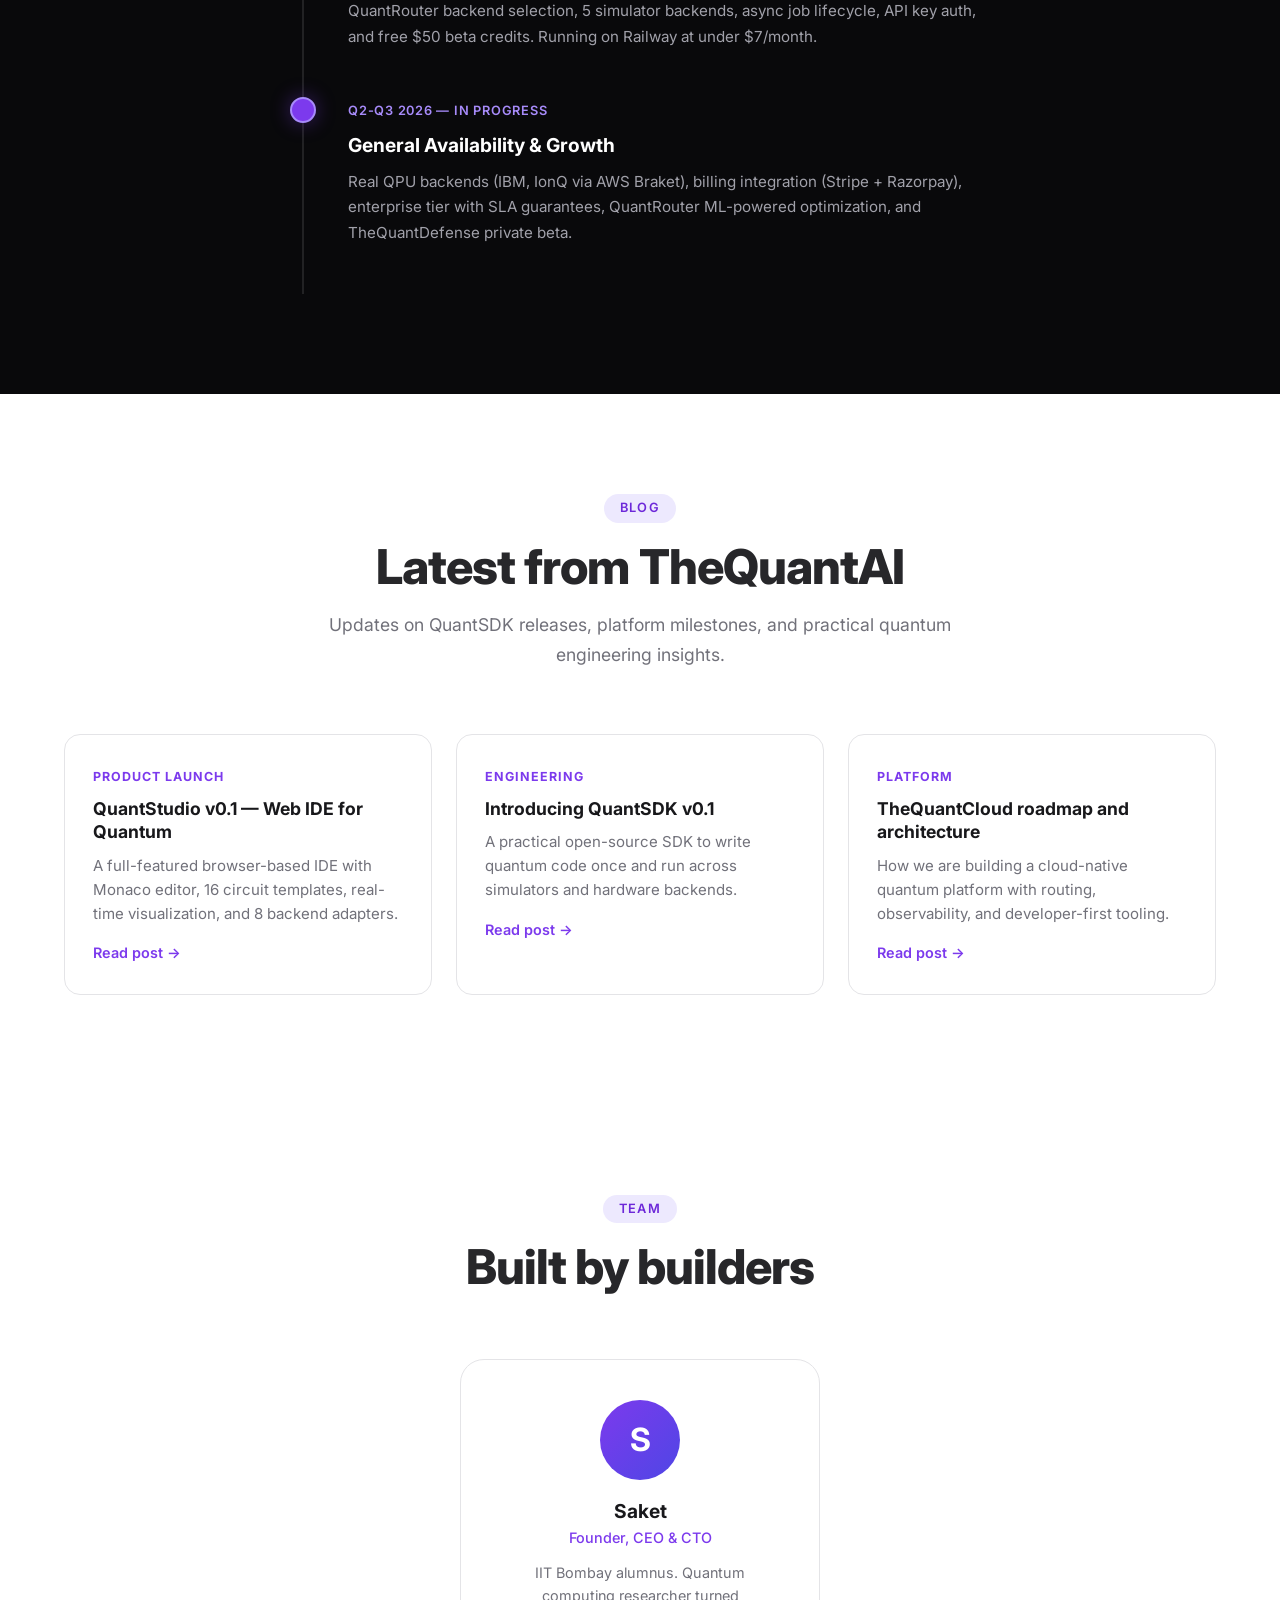
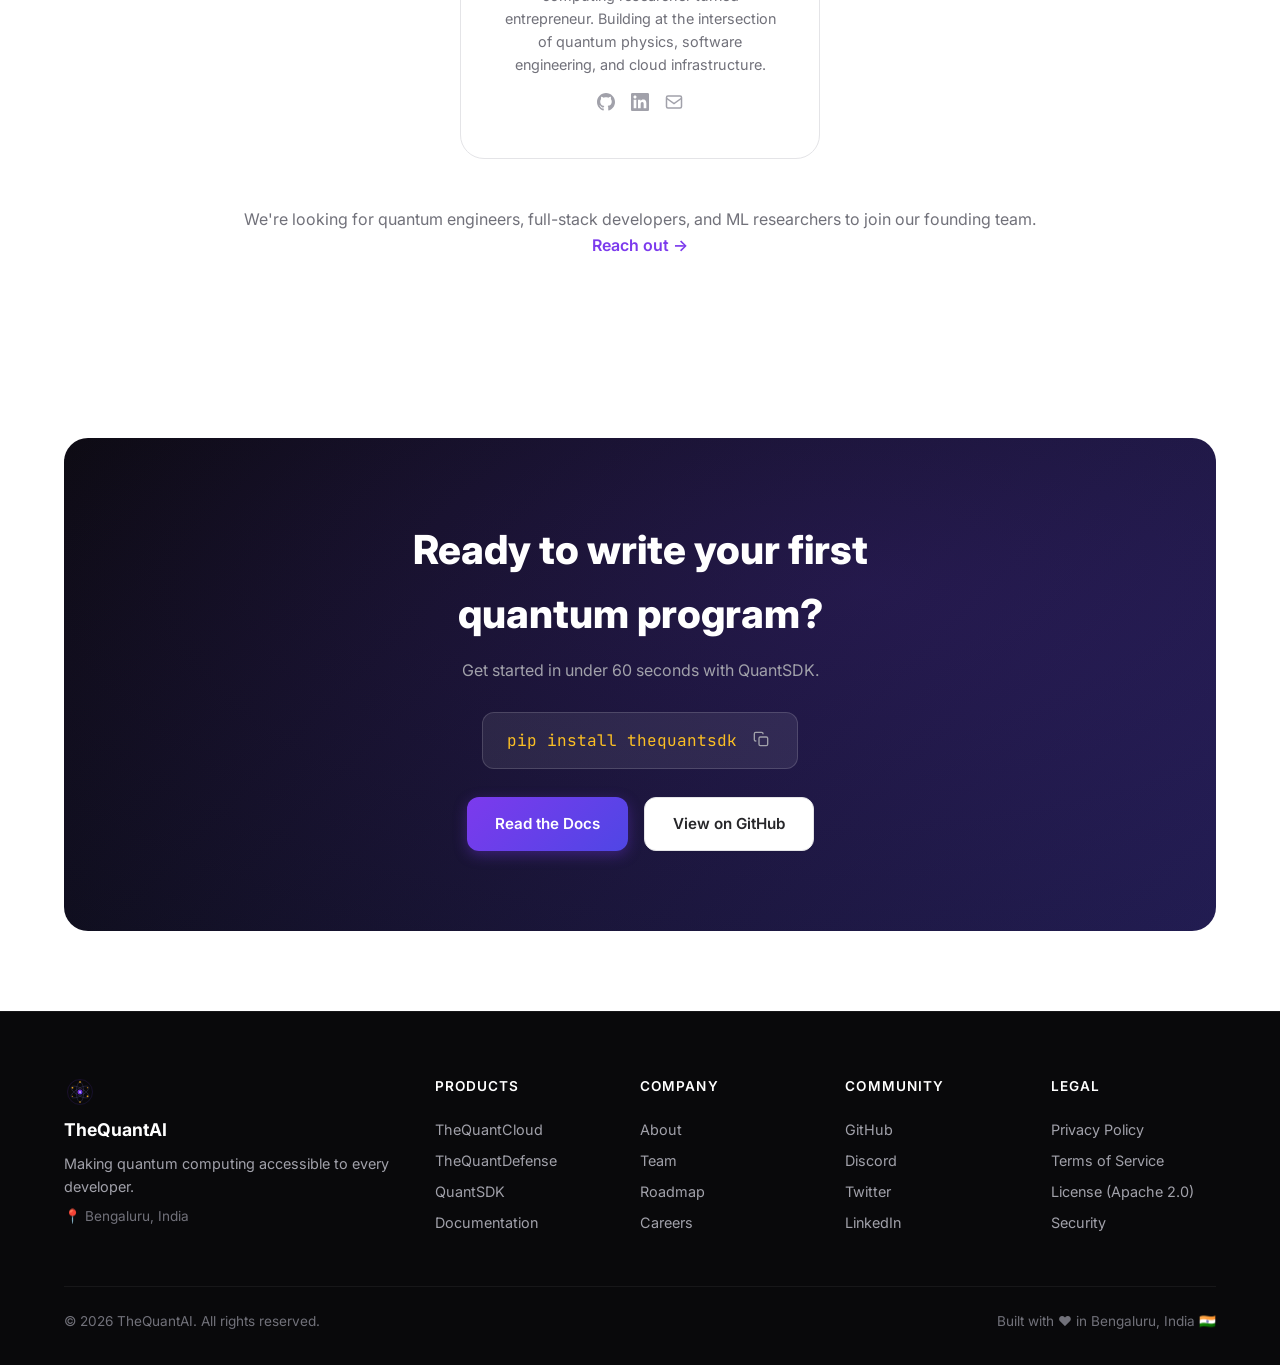
==== commit 9786bb55: "update: roadmap — TheQuantCloud Beta marked as Done, GA updated to Q2-Q3 2026 - Cloud Beta timeline:" ====
--- a/index.html
+++ b/index.html
@@ -143,7 +143,7 @@
                         <li>QuantSDK v0.1 — Open-source, 50+ gates, 658 tests ✅</li>
                         <li>QuantStudio v0.1 — Web IDE with Monaco editor, 16 templates ✅</li>
                         <li>8 backend adapters — CPU, GPU, IBM, IonQ, Rigetti, Quantinuum ✅</li>
-                        <li>Cloud platform with intelligent routing — Coming Q3 2026</li>
+                        <li>Cloud platform with intelligent routing — Live ✅</li>
                     </ul>
                     <a href="https://thequantcloud.com" class="btn btn-primary">Visit TheQuantCloud →</a>
                 </div>
@@ -266,20 +266,20 @@
                         <p>Full web IDE with Monaco editor, SVG circuit visualizer, result histograms, 16 circuit templates, save/load, auth. 8 backends: CPU Simulator, GPU (cuQuantum), IBM Brisbane, IonQ Harmony, IonQ Aria, Rigetti Ankaa-2, Quantinuum H1-1, Noisy Simulator.</p>
                     </div>
                 </div>
+                <div class="timeline-item completed">
+                    <div class="timeline-marker"></div>
+                    <div class="timeline-content">
+                        <span class="timeline-date">Q1 2026 — Done ✅</span>
+                        <h4>TheQuantCloud Beta</h4>
+                        <p>Cloud platform live at api.thequantcloud.com — REST API with 19 endpoints, intelligent QuantRouter backend selection, 5 simulator backends, async job lifecycle, API key auth, and free $50 beta credits. Running on Railway at under $7/month.</p>
+                    </div>
+                </div>
                 <div class="timeline-item active">
                     <div class="timeline-marker"></div>
                     <div class="timeline-content">
-                        <span class="timeline-date">Q3 2026 — In Progress</span>
-                        <h4>TheQuantCloud Beta</h4>
-                        <p>Full cloud platform beta with intelligent backend routing (QuantRouter), Kubernetes orchestration, job queuing, team collaboration, and ML-powered circuit optimization.</p>
-                    </div>
-                </div>
-                <div class="timeline-item">
-                    <div class="timeline-marker"></div>
-                    <div class="timeline-content">
-                        <span class="timeline-date">Q4 2026</span>
-                        <h4>General Availability</h4>
-                        <p>Production launch with enterprise tier, billing (Stripe + Razorpay), SLA guarantees, and SOC 2 compliance. TheQuantDefense private beta for select defense partners.</p>
+                        <span class="timeline-date">Q2-Q3 2026 — In Progress</span>
+                        <h4>General Availability & Growth</h4>
+                        <p>Real QPU backends (IBM, IonQ via AWS Braket), billing integration (Stripe + Razorpay), enterprise tier with SLA guarantees, QuantRouter ML-powered optimization, and TheQuantDefense private beta.
                     </div>
                 </div>
             </div>
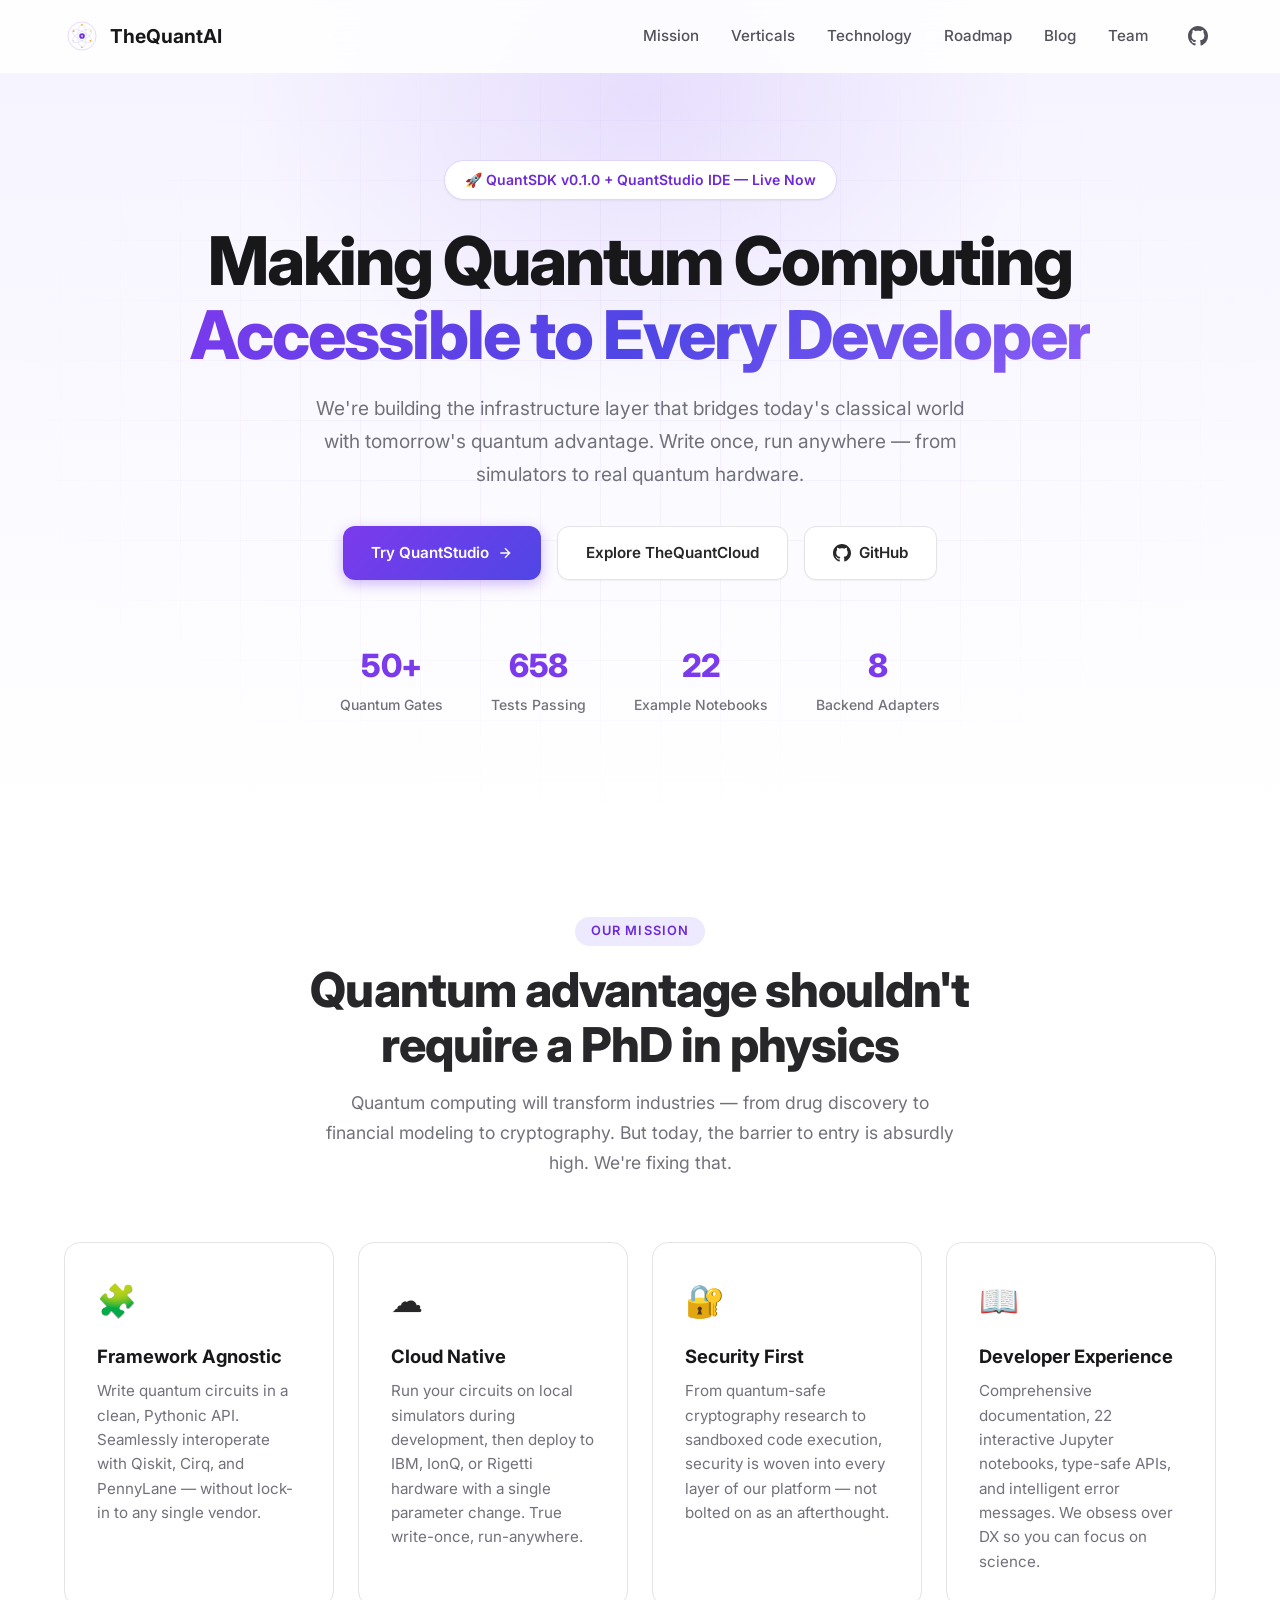
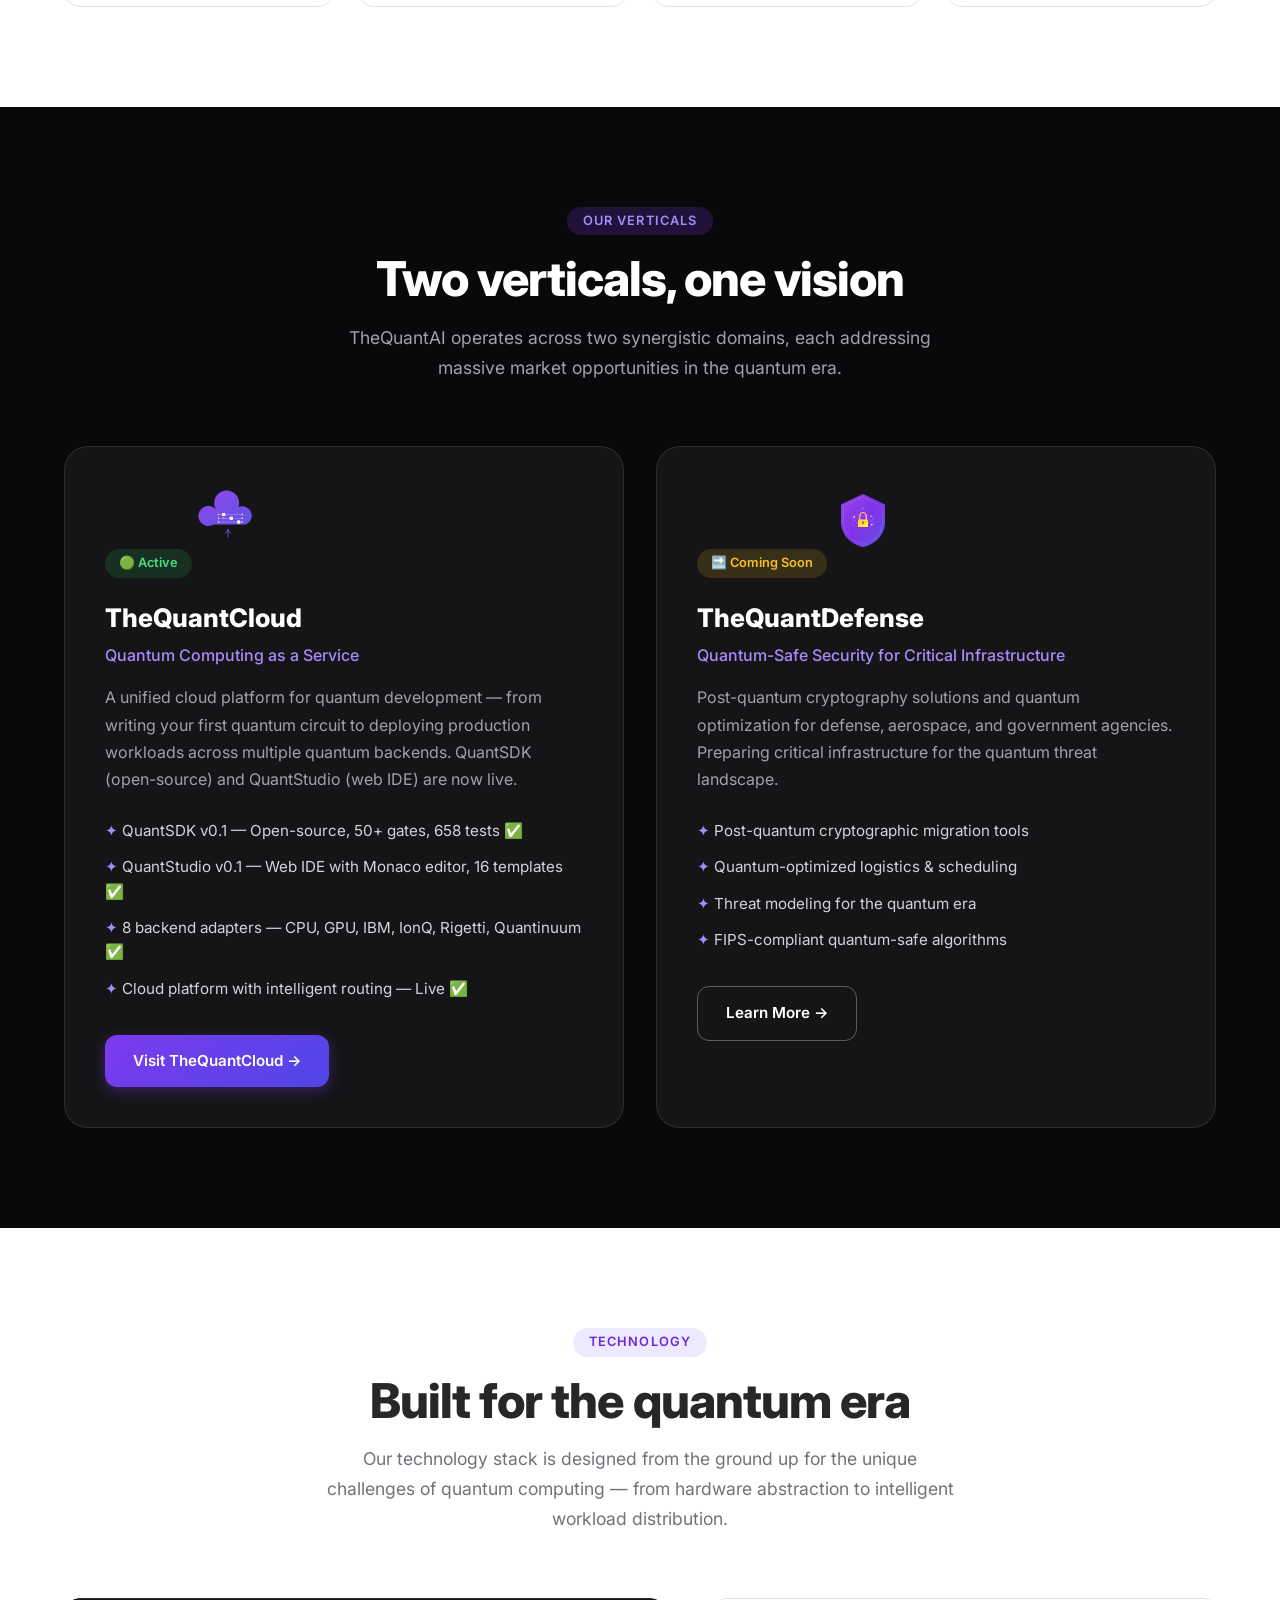
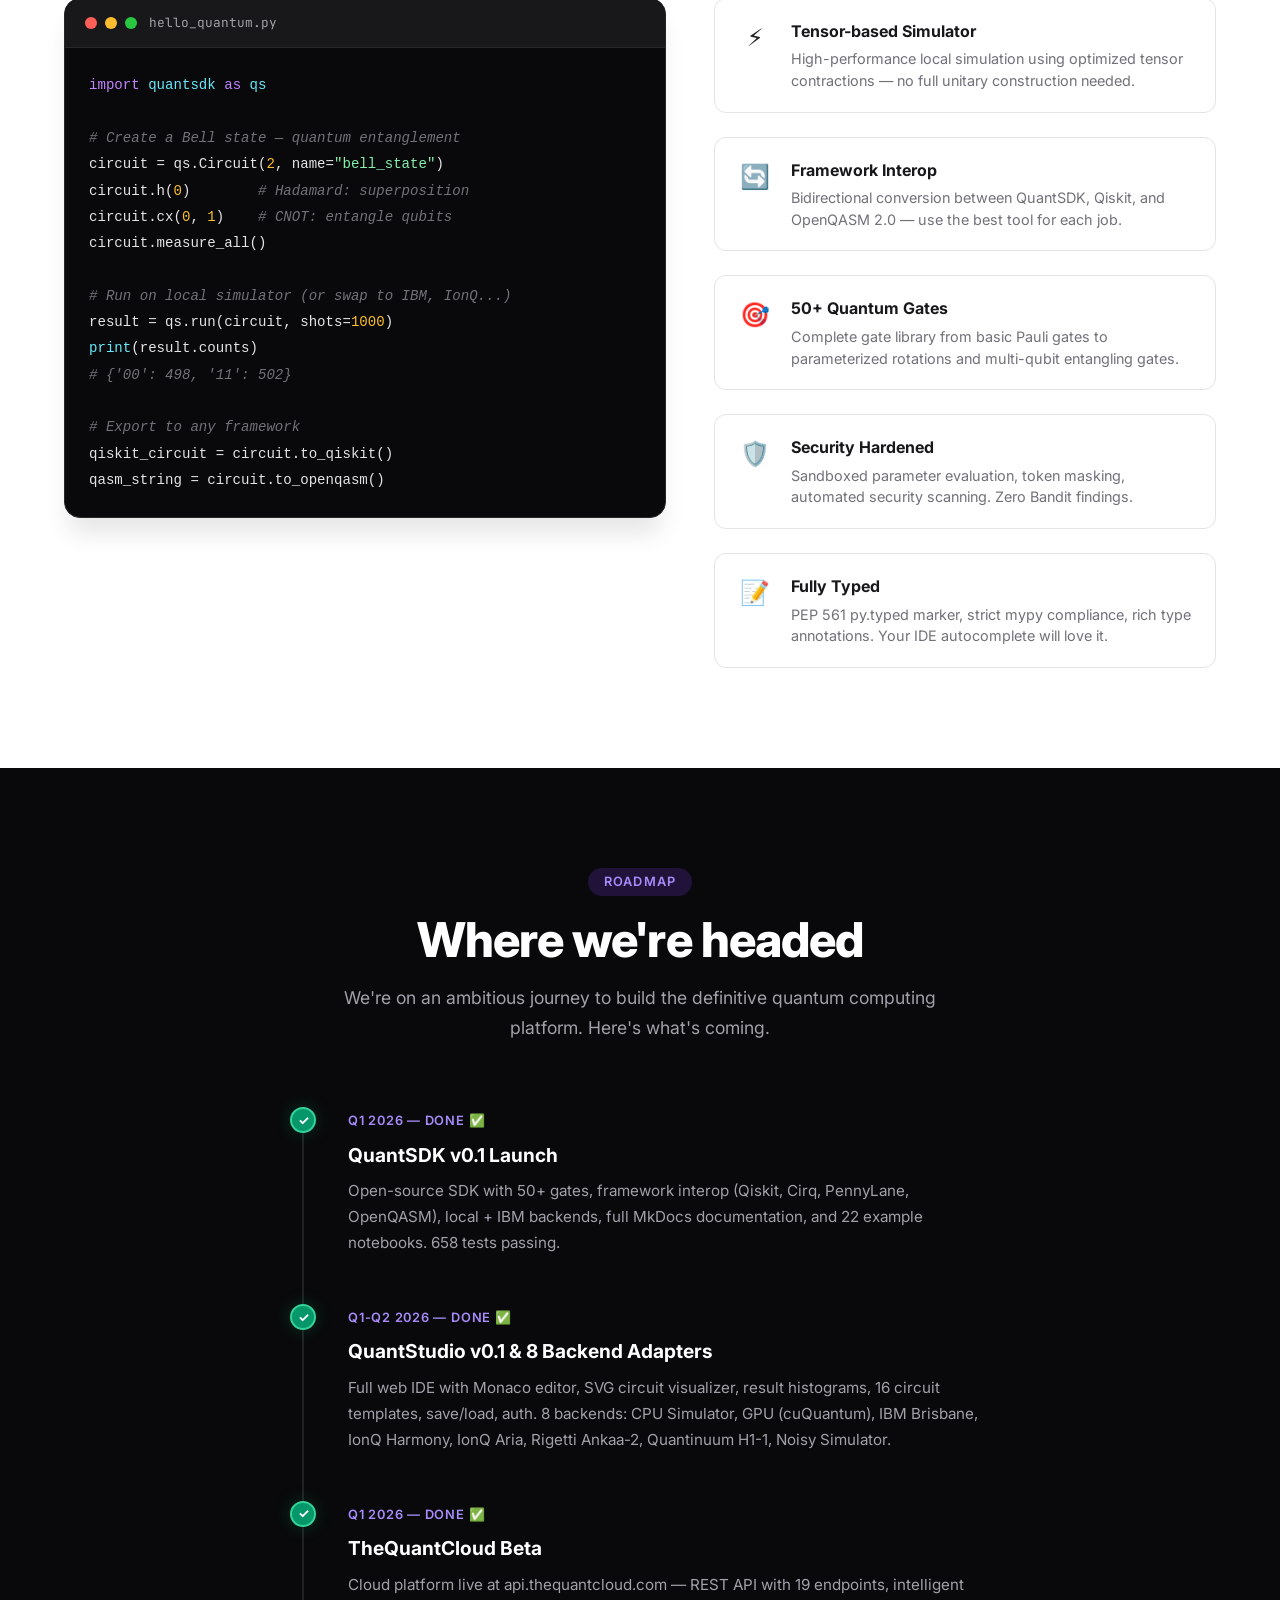
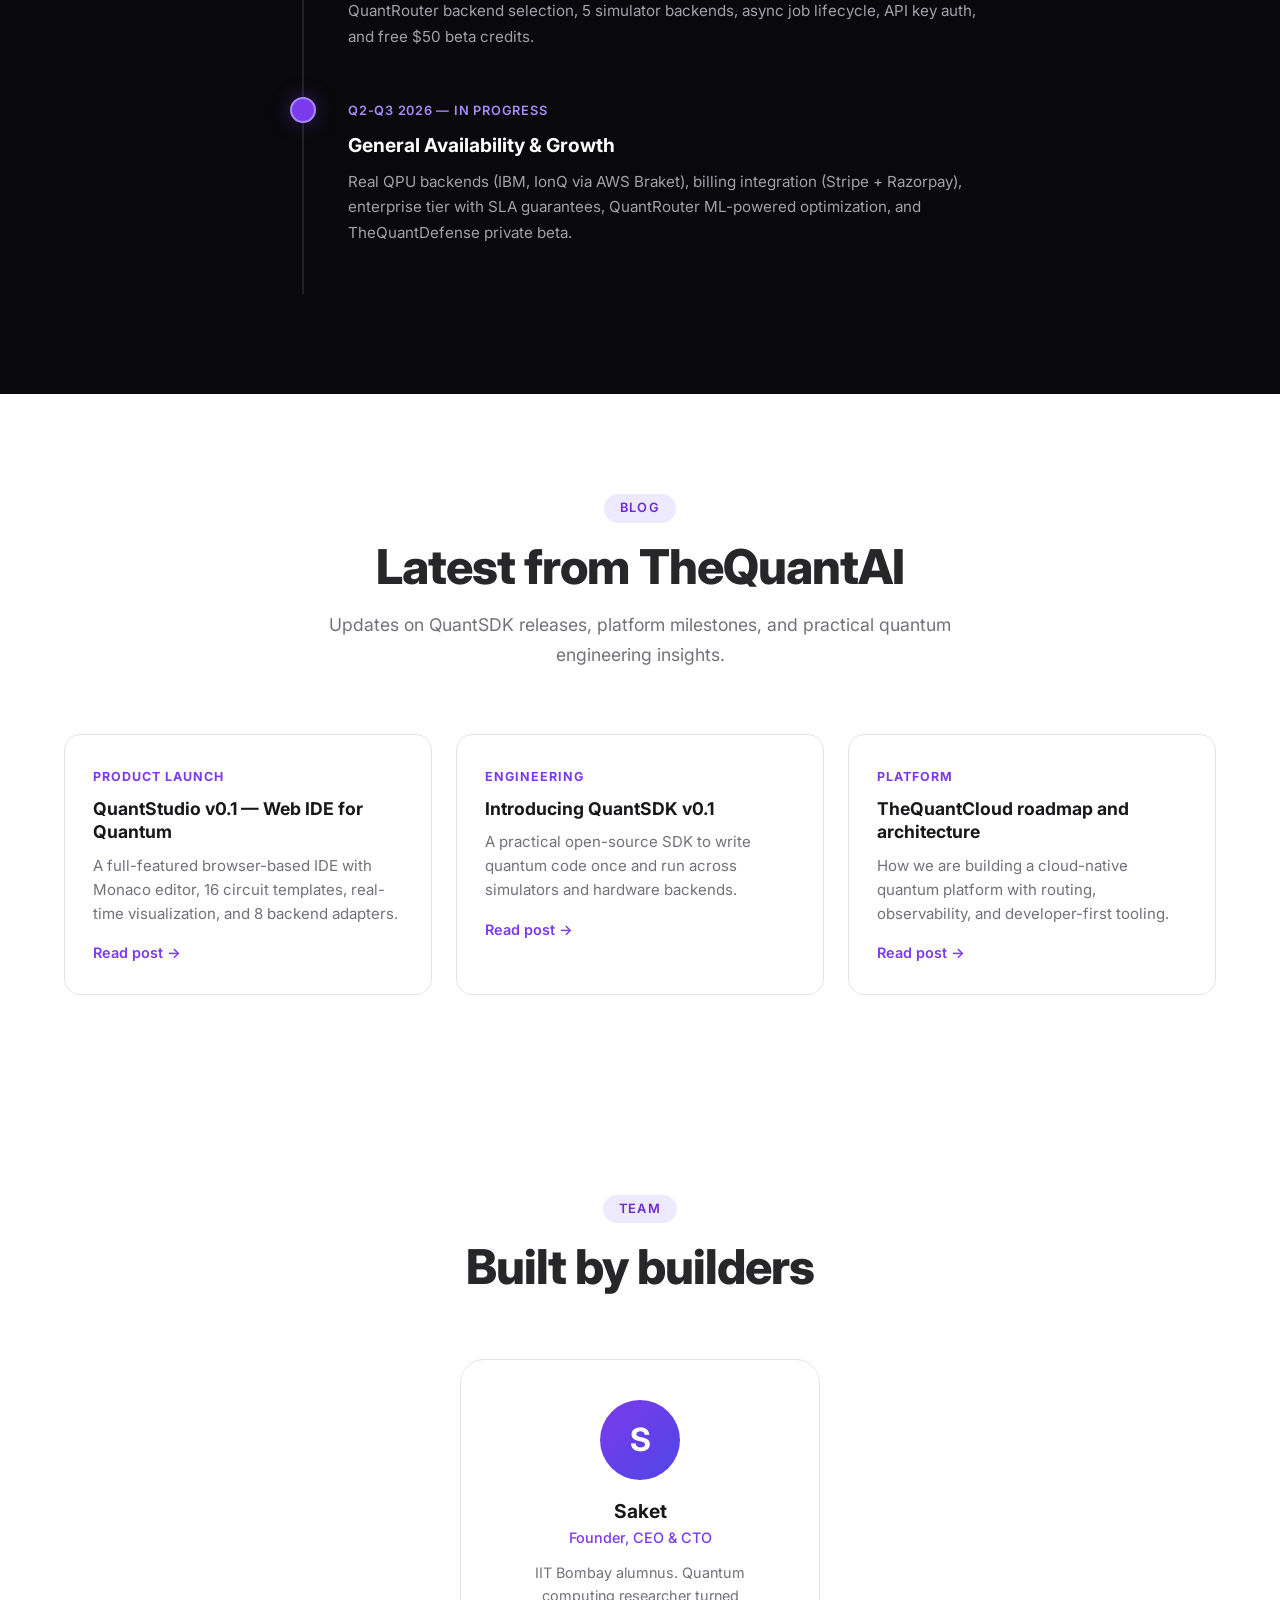
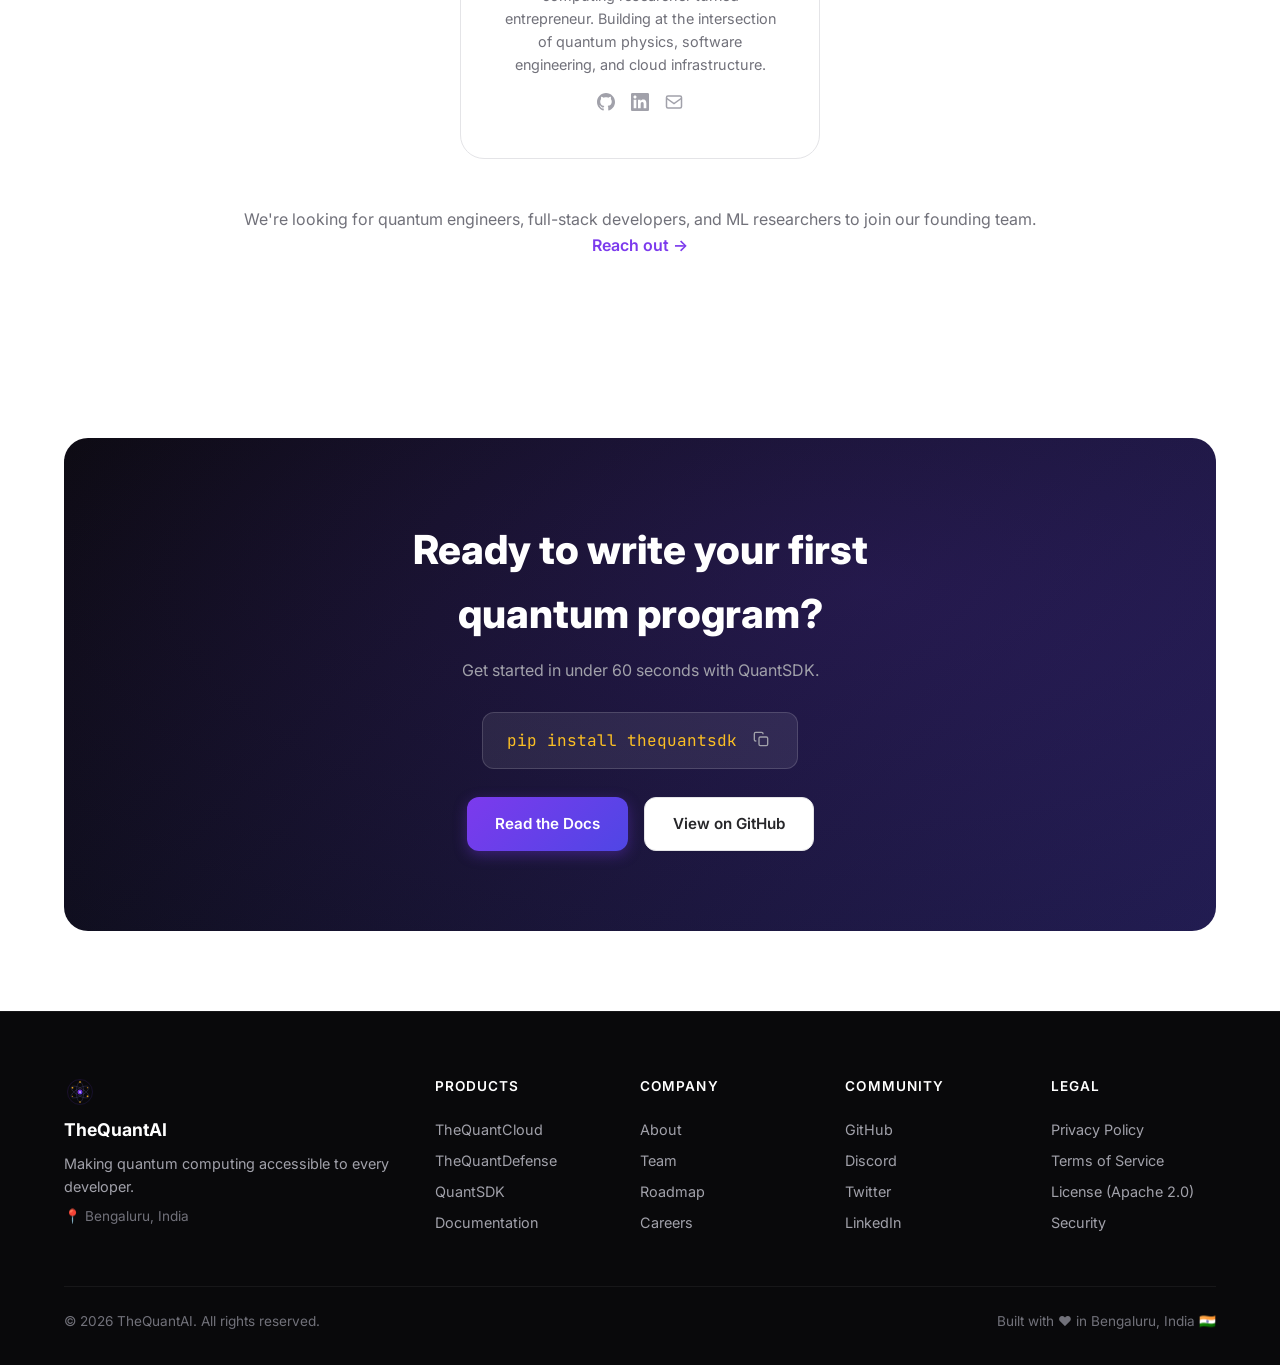
==== commit ecb877c4: "fix: remove internal infra cost detail from public roadmap" ====
--- a/index.html
+++ b/index.html
@@ -271,7 +271,7 @@
                     <div class="timeline-content">
                         <span class="timeline-date">Q1 2026 — Done ✅</span>
                         <h4>TheQuantCloud Beta</h4>
-                        <p>Cloud platform live at api.thequantcloud.com — REST API with 19 endpoints, intelligent QuantRouter backend selection, 5 simulator backends, async job lifecycle, API key auth, and free $50 beta credits. Running on Railway at under $7/month.</p>
+                        <p>Cloud platform live at api.thequantcloud.com — REST API with 19 endpoints, intelligent QuantRouter backend selection, 5 simulator backends, async job lifecycle, API key auth, and free $50 beta credits.</p>
                     </div>
                 </div>
                 <div class="timeline-item active">
